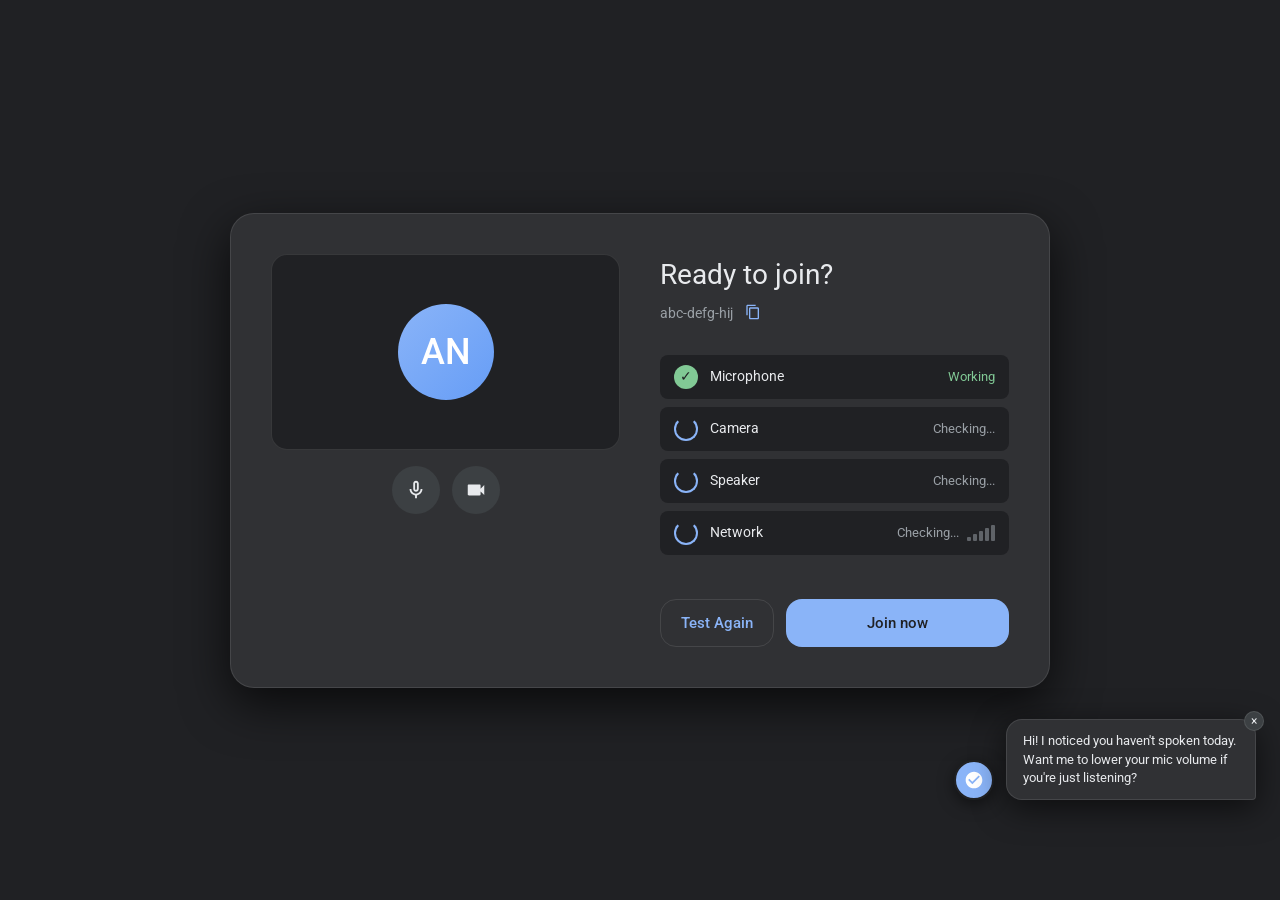
==== index.html @ 0993a013 "Initial commit: push project" ====
<!DOCTYPE html>
<html lang="en">
<head>
    <meta charset="UTF-8">
    <meta name="viewport" content="width=device-width, initial-scale=1.0">
    <title>Google Meet Redesign — HCI Interactive Prototype</title>
    <meta name="description" content="Interactive HCI prototype of Google Meet redesign demonstrating Shneiderman's rules, Nielsen heuristics, Fitts's Law, and more.">
    <link rel="stylesheet" href="styles.css">
    <link href="https://fonts.googleapis.com/css2?family=Google+Sans:wght@400;500;700&family=Roboto:wght@300;400;500&family=Roboto+Mono:wght@400;500&display=swap" rel="stylesheet">
</head>
<body>

<!-- ============================================================
     SCREEN 1: PRE-JOIN LOBBY
     HCI: Error Prevention (Nielsen #5), System Status (Nielsen #1),
           Mental Models, Closure, Tesler's Law (smart defaults)
     ============================================================ -->
<div class="pre-join-screen" id="preJoinScreen">
    <div class="pre-join-card">
        <!-- Camera Preview -->
        <div class="pre-join-preview">
            <div class="camera-preview-box" id="cameraPreview">
                <div class="avatar-large avatar-color-0" id="previewAvatar">AN</div>
            </div>
            <div class="preview-controls">
                <button class="preview-toggle-btn" id="previewMicBtn" title="Toggle microphone" aria-label="Toggle microphone">
                    <svg viewBox="0 0 24 24"><path d="M12 14c1.66 0 3-1.34 3-3V5c0-1.66-1.34-3-3-3S9 3.34 9 5v6c0 1.66 1.34 3 3 3zm-1-9c0-.55.45-1 1-1s1 .45 1 1v6c0 .55-.45 1-1 1s-1-.45-1-1V5z"/><path d="M17 11c0 2.76-2.24 5-5 5s-5-2.24-5-5H5c0 3.53 2.61 6.43 6 6.92V21h2v-3.08c3.39-.49 6-3.39 6-6.92h-2z"/></svg>
                </button>
                <button class="preview-toggle-btn" id="previewVideoBtn" title="Toggle camera" aria-label="Toggle camera">
                    <svg viewBox="0 0 24 24"><path d="M17 10.5V7c0-.55-.45-1-1-1H4c-.55 0-1 .45-1 1v10c0 .55.45 1 1 1h12c.55 0 1-.45 1-1v-3.5l4 4v-11l-4 4z"/></svg>
                </button>
            </div>
        </div>

        <!-- Meeting Info & System Check -->
        <div class="pre-join-info">
            <h1>Ready to join?</h1>
            <div class="pre-join-meeting-code">
                <span>abc-defg-hij</span>
                <button class="copy-btn" title="Copy meeting code" aria-label="Copy meeting code">
                    <svg width="16" height="16" viewBox="0 0 24 24" fill="currentColor"><path d="M16 1H4c-1.1 0-2 .9-2 2v14h2V3h12V1zm3 4H8c-1.1 0-2 .9-2 2v14c0 1.1.9 2 2 2h11c1.1 0 2-.9 2-2V7c0-1.1-.9-2-2-2zm0 16H8V7h11v14z"/></svg>
                </button>
            </div>

            <div class="system-check-list" id="systemCheckList">
                <div class="check-row" id="checkMic">
                    <div class="check-icon pending">—</div>
                    <span class="check-label">Microphone</span>
                    <span class="check-status">Waiting...</span>
                </div>
                <div class="check-row" id="checkCamera">
                    <div class="check-icon pending">—</div>
                    <span class="check-label">Camera</span>
                    <span class="check-status">Waiting...</span>
                </div>
                <div class="check-row" id="checkSpeaker">
                    <div class="check-icon pending">—</div>
                    <span class="check-label">Speaker</span>
                    <span class="check-status">Waiting...</span>
                </div>
                <div class="check-row" id="checkNetwork">
                    <div class="check-icon pending">—</div>
                    <span class="check-label">Network</span>
                    <div style="display:flex;align-items:center;gap:8px;">
                        <span class="check-status" id="networkSpeed">Checking...</span>
                        <div class="network-quality-bar" id="preNetworkBars">
                            <div class="bar"></div>
                            <div class="bar"></div>
                            <div class="bar"></div>
                            <div class="bar"></div>
                            <div class="bar"></div>
                        </div>
                    </div>
                </div>
            </div>

            <div class="pre-join-actions">
                <button class="btn-retest" id="retestBtn" onclick="runSystemCheck()">Test Again</button>
                <button class="btn-join" id="joinBtn" onclick="joinMeeting()">Join now</button>
            </div>
        </div>
    </div>
</div>

<!-- ============================================================
     SCREEN 2: MAIN MEETING INTERFACE
     HCI: Visibility (Norman), Gestalt Laws, Miller's Law, Fitts's Law,
           Shneiderman #1 (Consistency), #3 (Feedback), #8 (Reduce memory)
     ============================================================ -->
<div class="meeting-screen" id="meetingScreen">
    <!-- Header -->
    <header class="meeting-header" role="banner">
        <div class="header-left">
            <span class="meeting-title">HCI Class Discussion</span>
            <span class="meeting-timer" id="meetingTimer" aria-live="polite">00:00</span>
        </div>
        <div class="header-center">
            <div class="recording-badge" id="recordingBadge" role="status" aria-label="Recording status">
                <div class="recording-dot"></div>
                <span>Recording</span>
            </div>
        </div>
        <div class="header-right">
            <!-- Network Quality Indicator - HCI: System Status (Nielsen #1), Robustness -->
            <div class="network-indicator good" id="networkIndicator" title="Network quality" onclick="toggleNetworkDetails()">
                <div class="network-quality-bar" id="headerNetworkBars">
                    <div class="bar active"></div>
                    <div class="bar active"></div>
                    <div class="bar active"></div>
                    <div class="bar active"></div>
                    <div class="bar active"></div>
                </div>
                <span class="label" id="networkLabel">Good</span>
            </div>
            <!-- Captions toggle - HCI: Accessibility, Flexibility -->
            <button class="header-icon-btn" id="captionsBtn" title="Toggle captions (C)" aria-label="Toggle captions" onclick="toggleCaptions()">
                <svg viewBox="0 0 24 24"><path d="M19 4H5c-1.11 0-2 .9-2 2v12c0 1.1.89 2 2 2h14c1.1 0 2-.9 2-2V6c0-1.1-.9-2-2-2zm-8 7H9.5v-.5h-2v3h2V13H11v1c0 .55-.45 1-1 1H7c-.55 0-1-.45-1-1v-4c0-.55.45-1 1-1h3c.55 0 1 .45 1 1v1zm7 0h-1.5v-.5h-2v3h2V13H18v1c0 .55-.45 1-1 1h-3c-.55 0-1-.45-1-1v-4c0-.55.45-1 1-1h3c.55 0 1 .45 1 1v1z"/></svg>
            </button>
            <!-- Settings - HCI: User Control (Nielsen #3), Flexibility -->
            <button class="header-icon-btn" id="settingsOpenBtn" title="Settings" aria-label="Open settings" onclick="openSettings()">
                <svg viewBox="0 0 24 24"><path d="M19.14 12.94c.04-.3.06-.61.06-.94 0-.32-.02-.64-.07-.94l2.03-1.58c.18-.14.23-.41.12-.61l-1.92-3.32c-.12-.22-.37-.29-.59-.22l-2.39.96c-.5-.38-1.03-.7-1.62-.94l-.36-2.54c-.04-.24-.24-.41-.48-.41h-3.84c-.24 0-.43.17-.47.41l-.36 2.54c-.59.24-1.13.57-1.62.94l-2.39-.96c-.22-.08-.47 0-.59.22L2.74 8.87c-.12.21-.08.47.12.61l2.03 1.58c-.05.3-.07.62-.07.94s.02.64.07.94l-2.03 1.58c-.18.14-.23.41-.12.61l1.92 3.32c.12.22.37.29.59.22l2.39-.96c.5.38 1.03.7 1.62.94l.36 2.54c.05.24.24.41.48.41h3.84c.24 0 .44-.17.47-.41l.36-2.54c.59-.24 1.13-.56 1.62-.94l2.39.96c.22.08.47 0 .59-.22l1.92-3.32c.12-.22.07-.47-.12-.61l-2.01-1.58zM12 15.6c-1.98 0-3.6-1.62-3.6-3.6s1.62-3.6 3.6-3.6 3.6 1.62 3.6 3.6-1.62 3.6-3.6 3.6z"/></svg>
            </button>
            <!-- Help - HCI: Help & Documentation (Nielsen #10) -->
            <button class="header-icon-btn" title="Help (Shift+?)" aria-label="Open help" onclick="openShortcuts()">
                <svg viewBox="0 0 24 24"><path d="M11 18h2v-2h-2v2zm1-16C6.48 2 2 6.48 2 12s4.48 10 10 10 10-4.48 10-10S17.52 2 12 2zm0 18c-4.41 0-8-3.59-8-8s3.59-8 8-8 8 3.59 8 8-3.59 8-8 8zm0-14c-2.21 0-4 1.79-4 4h2c0-1.1.9-2 2-2s2 .9 2 2c0 2-3 1.75-3 5h2c0-2.25 3-2.5 3-5 0-2.21-1.79-4-4-4z"/></svg>
            </button>
        </div>
    </header>

    <!-- Mute Banner - HCI: Feedback (Shneiderman #3), Visibility, Error Prevention -->
    <div class="mute-banner" id="muteBanner" role="alert" aria-live="assertive">
        <svg width="18" height="18" viewBox="0 0 24 24" fill="currentColor"><path d="M12 2C6.48 2 2 6.48 2 12s4.48 10 10 10 10-4.48 10-10S17.52 2 12 2zm-2 15l-5-5 1.41-1.41L10 14.17l7.59-7.59L19 8l-9 9z"/></svg>
        <span>You are muted</span>
        <span class="unmute-hint">Press <kbd>Space</kbd> to unmute</span>
    </div>

    <!-- Screen Share Banner - HCI: Feedback, System Status -->
    <div class="screen-share-banner" id="screenShareBanner">
        <svg width="18" height="18" viewBox="0 0 24 24" fill="currentColor"><path d="M20 18c1.1 0 2-.9 2-2V6c0-1.1-.9-2-2-2H4c-1.1 0-2 .9-2 2v10c0 1.1.9 2 2 2H0v2h24v-2h-4zM4 6h16v10H4V6z"/></svg>
        <span>You are presenting to everyone</span>
        <button class="stop-share-btn" onclick="toggleScreenShare()">Stop presenting</button>
    </div>

    <!-- Main Content Area -->
    <div class="meeting-content">
        <!-- View Toggle - HCI: Flexibility, User Control -->
        <div class="view-toggle" id="viewToggle">
            <button class="active" id="gridViewBtn" onclick="setView('grid')" title="Grid view">
                <svg viewBox="0 0 24 24"><path d="M3 3h8v8H3V3zm0 10h8v8H3v-8zm10-10h8v8h-8V3zm0 10h8v8h-8v-8z"/></svg>
                Grid
            </button>
            <button id="speakerViewBtn" onclick="setView('speaker')" title="Speaker view">
                <svg viewBox="0 0 24 24"><path d="M3 3h12v12H3V3zm14 0h4v4h-4V3zm0 6h4v4h-4V9zm0 6h4v4h-4v-4zM3 17h12v4H3v-4z"/></svg>
                Speaker
            </button>
        </div>

        <!-- Video Grid Area -->
        <div class="video-area" id="videoArea">
            <div class="video-grid grid-4" id="videoGrid">

                <!-- Tile: You (Local) -->
                <div class="video-tile" id="localTile" data-participant="you" aria-label="Your video">
                    <div class="tile-content">
                        <div class="avatar-circle avatar-color-0">AN</div>
                        <div class="screen-share-overlay" id="localShareOverlay">
                            <div class="share-content">
                                <svg viewBox="0 0 24 24"><path d="M20 18c1.1 0 2-.9 2-2V6c0-1.1-.9-2-2-2H4c-1.1 0-2 .9-2 2v10c0 1.1.9 2 2 2H0v2h24v-2h-4zM4 6h16v10H4V6z"/></svg>
                                <p>You are presenting</p>
                            </div>
                        </div>
                    </div>
                    <div class="tile-name">
                        <span class="mic-status" id="localMicIcon">
                            <svg viewBox="0 0 24 24"><path d="M12 14c1.66 0 3-1.34 3-3V5c0-1.66-1.34-3-3-3S9 3.34 9 5v6c0 1.66 1.34 3 3 3z"/><path d="M17 11c0 2.76-2.24 5-5 5s-5-2.24-5-5H5c0 3.53 2.61 6.43 6 6.92V21h2v-3.08c3.39-.49 6-3.39 6-6.92h-2z"/></svg>
                        </span>
                        <span>You</span>
                        <!-- Anti-Fatigue Collapse Button -->
                        <button id="btnCollapseSelf" onclick="toggleSelfView()" aria-label="Minimize self view" title="Hide Self View (Reduce Fatigue)">
                            <svg viewBox="0 0 24 24" fill="currentColor"><path d="M19 13H5v-2h14v2z"/></svg>
                        </button>
                    </div>
                    <div class="tile-hand-raised" id="localHandRaised">✋</div>
                    <div class="tile-pin" id="localPin">
                        <svg viewBox="0 0 24 24"><path d="M14 4v5c0 1.12.37 2.16 1 3H9c.65-.86 1-1.9 1-3V4h4m3-2H7c-.55 0-1 .45-1 1s.45 1 1 1h1v5c0 1.66-1.34 3-3 3v2h5.97v7l1 1 1-1v-7H19v-2c-1.66 0-3-1.34-3-3V4h1c.55 0 1-.45 1-1s-.45-1-1-1z"/></svg>
                    </div>
                    <div class="tile-actions">
                        <button class="tile-action-btn" title="Pin" onclick="togglePin('you')">
                            <svg viewBox="0 0 24 24"><path d="M14 4v5c0 1.12.37 2.16 1 3H9c.65-.86 1-1.9 1-3V4h4m3-2H7c-.55 0-1 .45-1 1s.45 1 1 1h1v5c0 1.66-1.34 3-3 3v2h5.97v7l1 1 1-1v-7H19v-2c-1.66 0-3-1.34-3-3V4h1c.55 0 1-.45 1-1s-.45-1-1-1z"/></svg>
                        </button>
                    </div>
                </div>

                <!-- Tile: Prof. Sivaselvan -->
                <div class="video-tile speaking" id="tile-prof" data-participant="prof" aria-label="Prof. Sivaselvan's video">
                    <div class="tile-content">
                        <div class="avatar-circle avatar-color-1">BS</div>
                    </div>
                    <div class="tile-name">
                        <span class="mic-status">
                            <svg viewBox="0 0 24 24"><path d="M12 14c1.66 0 3-1.34 3-3V5c0-1.66-1.34-3-3-3S9 3.34 9 5v6c0 1.66 1.34 3 3 3z"/><path d="M17 11c0 2.76-2.24 5-5 5s-5-2.24-5-5H5c0 3.53 2.61 6.43 6 6.92V21h2v-3.08c3.39-.49 6-3.39 6-6.92h-2z"/></svg>
                        </span>
                        <span>Prof. Sivaselvan</span>
                    </div>
                    <div class="tile-hand-raised">✋</div>
                    <div class="tile-pin">
                        <svg viewBox="0 0 24 24"><path d="M14 4v5c0 1.12.37 2.16 1 3H9c.65-.86 1-1.9 1-3V4h4m3-2H7c-.55 0-1 .45-1 1s.45 1 1 1h1v5c0 1.66-1.34 3-3 3v2h5.97v7l1 1 1-1v-7H19v-2c-1.66 0-3-1.34-3-3V4h1c.55 0 1-.45 1-1s-.45-1-1-1z"/></svg>
                    </div>
                    <div class="tile-actions">
                        <button class="tile-action-btn" title="Pin" onclick="togglePin('prof')">
                            <svg viewBox="0 0 24 24"><path d="M14 4v5c0 1.12.37 2.16 1 3H9c.65-.86 1-1.9 1-3V4h4m3-2H7c-.55 0-1 .45-1 1s.45 1 1 1h1v5c0 1.66-1.34 3-3 3v2h5.97v7l1 1 1-1v-7H19v-2c-1.66 0-3-1.34-3-3V4h1c.55 0 1-.45 1-1s-.45-1-1-1z"/></svg>
                        </button>
                    </div>
                </div>

                <!-- Tile: Rahul K -->
                <div class="video-tile" id="tile-rahul" data-participant="rahul" aria-label="Rahul K's video">
                    <div class="tile-content">
                        <div class="avatar-circle avatar-color-2">RK</div>
                    </div>
                    <div class="tile-name">
                        <span class="mic-status muted">
                            <svg viewBox="0 0 24 24"><path d="M19 11h-1.7c0 .74-.16 1.43-.43 2.05l1.23 1.23c.56-.98.9-2.09.9-3.28zm-4.02.17c0-.06.02-.11.02-.17V5c0-1.66-1.34-3-3-3S9 3.34 9 5v.18l5.98 5.99zM4.27 3L3 4.27l6.01 6.01V11c0 1.66 1.33 3 2.99 3 .22 0 .44-.03.65-.08l1.66 1.66c-.71.33-1.5.52-2.31.52-2.76 0-5.3-2.1-5.3-5.1H5c0 3.41 2.72 6.23 6 6.72V21h2v-3.28c.91-.13 1.77-.45 2.55-.9l4.17 4.18L21 19.73 4.27 3z"/></svg>
                        </span>
                        <span>Rahul K</span>
                    </div>
                    <div class="tile-hand-raised" id="rahulHand">✋</div>
                    <div class="tile-pin">
                        <svg viewBox="0 0 24 24"><path d="M14 4v5c0 1.12.37 2.16 1 3H9c.65-.86 1-1.9 1-3V4h4m3-2H7c-.55 0-1 .45-1 1s.45 1 1 1h1v5c0 1.66-1.34 3-3 3v2h5.97v7l1 1 1-1v-7H19v-2c-1.66 0-3-1.34-3-3V4h1c.55 0 1-.45 1-1s-.45-1-1-1z"/></svg>
                    </div>
                    <div class="tile-actions">
                        <button class="tile-action-btn" title="Pin" onclick="togglePin('rahul')">
                            <svg viewBox="0 0 24 24"><path d="M14 4v5c0 1.12.37 2.16 1 3H9c.65-.86 1-1.9 1-3V4h4m3-2H7c-.55 0-1 .45-1 1s.45 1 1 1h1v5c0 1.66-1.34 3-3 3v2h5.97v7l1 1 1-1v-7H19v-2c-1.66 0-3-1.34-3-3V4h1c.55 0 1-.45 1-1s-.45-1-1-1z"/></svg>
                        </button>
                    </div>
                </div>

                <!-- Tile: Priya S -->
                <div class="video-tile" id="tile-priya" data-participant="priya" aria-label="Priya S's video">
                    <div class="tile-content">
                        <div class="avatar-circle avatar-color-3">PS</div>
                    </div>
                    <div class="tile-name">
                        <span class="mic-status">
                            <svg viewBox="0 0 24 24"><path d="M12 14c1.66 0 3-1.34 3-3V5c0-1.66-1.34-3-3-3S9 3.34 9 5v6c0 1.66 1.34 3 3 3z"/><path d="M17 11c0 2.76-2.24 5-5 5s-5-2.24-5-5H5c0 3.53 2.61 6.43 6 6.92V21h2v-3.08c3.39-.49 6-3.39 6-6.92h-2z"/></svg>
                        </span>
                        <span>Priya S</span>
                    </div>
                    <div class="tile-hand-raised">✋</div>
                    <div class="tile-pin">
                        <svg viewBox="0 0 24 24"><path d="M14 4v5c0 1.12.37 2.16 1 3H9c.65-.86 1-1.9 1-3V4h4m3-2H7c-.55 0-1 .45-1 1s.45 1 1 1h1v5c0 1.66-1.34 3-3 3v2h5.97v7l1 1 1-1v-7H19v-2c-1.66 0-3-1.34-3-3V4h1c.55 0 1-.45 1-1s-.45-1-1-1z"/></svg>
                    </div>
                    <div class="tile-actions">
                        <button class="tile-action-btn" title="Pin" onclick="togglePin('priya')">
                            <svg viewBox="0 0 24 24"><path d="M14 4v5c0 1.12.37 2.16 1 3H9c.65-.86 1-1.9 1-3V4h4m3-2H7c-.55 0-1 .45-1 1s.45 1 1 1h1v5c0 1.66-1.34 3-3 3v2h5.97v7l1 1 1-1v-7H19v-2c-1.66 0-3-1.34-3-3V4h1c.55 0 1-.45 1-1s-.45-1-1-1z"/></svg>
                        </button>
                    </div>
                </div>

            </div>
        </div>

        <!-- Side Panel (Chat / Participants) -->
        <!-- HCI: Recognition vs Recall (Nielsen #6), Consistency, Learnability -->
        <div class="side-panel" id="sidePanel">
            <!-- Chat Panel -->
            <div id="chatPanel" style="display:none;flex-direction:column;height:100%;">
                <div class="panel-header">
                    <h2>In-call messages</h2>
                    <button class="panel-close-btn" onclick="closePanel()" aria-label="Close chat">
                        <svg viewBox="0 0 24 24"><path d="M19 6.41L17.59 5 12 10.59 6.41 5 5 6.41 10.59 12 5 17.59 6.41 19 12 13.41 17.59 19 19 17.59 13.41 12z"/></svg>
                    </button>
                </div>
                <div class="chat-messages" id="chatMessages">
                    <!-- Pre-populated messages -->
                    <div class="chat-message">
                        <div class="msg-header">
                            <div class="msg-avatar avatar-color-1">BS</div>
                            <span class="msg-name">Prof. Sivaselvan</span>
                            <span class="msg-time">2:30 PM</span>
                        </div>
                        <div class="msg-text">Welcome everyone. Today we'll discuss HCI design principles.</div>
                    </div>
                    <div class="chat-message">
                        <div class="msg-header">
                            <div class="msg-avatar avatar-color-2">RK</div>
                            <span class="msg-name">Rahul K</span>
                            <span class="msg-time">2:31 PM</span>
                        </div>
                        <div class="msg-text">Can you share the slides?</div>
                    </div>
                    <div class="chat-message">
                        <div class="msg-header">
                            <div class="msg-avatar avatar-color-1">BS</div>
                            <span class="msg-name">Prof. Sivaselvan</span>
                            <span class="msg-time">2:31 PM</span>
                        </div>
                        <div class="msg-text">Sure, let me share my screen now.</div>
                    </div>
                </div>
                <div class="chat-input-area">
                    <div class="chat-input-wrapper">
                        <input type="text" id="chatInput" placeholder="Send a message to everyone" aria-label="Chat message input" autocomplete="off">
                        <button class="chat-send-btn" onclick="sendChatMessage()" aria-label="Send message">
                            <svg viewBox="0 0 24 24"><path d="M2.01 21L23 12 2.01 3 2 10l15 2-15 2z"/></svg>
                        </button>
                    </div>
                </div>
            </div>

            <!-- Participants Panel -->
            <!-- HCI: Information Architecture, Hick's Law, Robustness -->
            <div id="participantsPanel" style="display:none;flex-direction:column;height:100%;">
                <div class="panel-header">
                    <h2>People (<span id="participantCount">4</span>)</h2>
                    <button class="panel-close-btn" onclick="closePanel()" aria-label="Close participants">
                        <svg viewBox="0 0 24 24"><path d="M19 6.41L17.59 5 12 10.59 6.41 5 5 6.41 10.59 12 5 17.59 6.41 19 12 13.41 17.59 19 19 17.59 13.41 12z"/></svg>
                    </button>
                </div>
                <div class="participants-count">In this call</div>
                <div class="participants-list" id="participantsList">
                    <div class="participant-row">
                        <div class="p-avatar avatar-color-0">AN</div>
                        <div class="p-info">
                            <div class="p-name">You (Anjani Nithin)</div>
                            <div class="p-role">Participant</div>
                        </div>
                        <div class="p-status">
                            <div class="status-icon" id="pListLocalMic">
                                <svg viewBox="0 0 24 24"><path d="M12 14c1.66 0 3-1.34 3-3V5c0-1.66-1.34-3-3-3S9 3.34 9 5v6c0 1.66 1.34 3 3 3z"/><path d="M17 11c0 2.76-2.24 5-5 5s-5-2.24-5-5H5c0 3.53 2.61 6.43 6 6.92V21h2v-3.08c3.39-.49 6-3.39 6-6.92h-2z"/></svg>
                            </div>
                            <div class="status-icon">
                                <svg viewBox="0 0 24 24"><path d="M17 10.5V7c0-.55-.45-1-1-1H4c-.55 0-1 .45-1 1v10c0 .55.45 1 1 1h12c.55 0 1-.45 1-1v-3.5l4 4v-11l-4 4z"/></svg>
                            </div>
                        </div>
                    </div>
                    <div class="participant-row">
                        <div class="p-avatar avatar-color-1">BS</div>
                        <div class="p-info">
                            <div class="p-name">Prof. Sivaselvan</div>
                            <div class="p-role">Host</div>
                        </div>
                        <div class="p-status">
                            <div class="status-icon">
                                <svg viewBox="0 0 24 24"><path d="M12 14c1.66 0 3-1.34 3-3V5c0-1.66-1.34-3-3-3S9 3.34 9 5v6c0 1.66 1.34 3 3 3z"/><path d="M17 11c0 2.76-2.24 5-5 5s-5-2.24-5-5H5c0 3.53 2.61 6.43 6 6.92V21h2v-3.08c3.39-.49 6-3.39 6-6.92h-2z"/></svg>
                            </div>
                            <div class="status-icon">
                                <svg viewBox="0 0 24 24"><path d="M17 10.5V7c0-.55-.45-1-1-1H4c-.55 0-1 .45-1 1v10c0 .55.45 1 1 1h12c.55 0 1-.45 1-1v-3.5l4 4v-11l-4 4z"/></svg>
                            </div>
                        </div>
                    </div>
                    <div class="participant-row">
                        <div class="p-avatar avatar-color-2">RK</div>
                        <div class="p-info">
                            <div class="p-name">Rahul K</div>
                            <div class="p-role">Participant</div>
                        </div>
                        <div class="p-status">
                            <div class="status-icon muted">
                                <svg viewBox="0 0 24 24"><path d="M19 11h-1.7c0 .74-.16 1.43-.43 2.05l1.23 1.23c.56-.98.9-2.09.9-3.28zm-4.02.17c0-.06.02-.11.02-.17V5c0-1.66-1.34-3-3-3S9 3.34 9 5v.18l5.98 5.99zM4.27 3L3 4.27l6.01 6.01V11c0 1.66 1.33 3 2.99 3 .22 0 .44-.03.65-.08l1.66 1.66c-.71.33-1.5.52-2.31.52-2.76 0-5.3-2.1-5.3-5.1H5c0 3.41 2.72 6.23 6 6.72V21h2v-3.28c.91-.13 1.77-.45 2.55-.9l4.17 4.18L21 19.73 4.27 3z"/></svg>
                            </div>
                            <div class="status-icon">
                                <svg viewBox="0 0 24 24"><path d="M17 10.5V7c0-.55-.45-1-1-1H4c-.55 0-1 .45-1 1v10c0 .55.45 1 1 1h12c.55 0 1-.45 1-1v-3.5l4 4v-11l-4 4z"/></svg>
                            </div>
                        </div>
                    </div>
                    <div class="participant-row">
                        <div class="p-avatar avatar-color-3">PS</div>
                        <div class="p-info">
                            <div class="p-name">Priya S</div>
                            <div class="p-role">Participant</div>
                        </div>
                        <div class="p-status">
                            <div class="status-icon">
                                <svg viewBox="0 0 24 24"><path d="M12 14c1.66 0 3-1.34 3-3V5c0-1.66-1.34-3-3-3S9 3.34 9 5v6c0 1.66 1.34 3 3 3z"/><path d="M17 11c0 2.76-2.24 5-5 5s-5-2.24-5-5H5c0 3.53 2.61 6.43 6 6.92V21h2v-3.08c3.39-.49 6-3.39 6-6.92h-2z"/></svg>
                            </div>
                            <div class="status-icon">
                                <svg viewBox="0 0 24 24"><path d="M17 10.5V7c0-.55-.45-1-1-1H4c-.55 0-1 .45-1 1v10c0 .55.45 1 1 1h12c.55 0 1-.45 1-1v-3.5l4 4v-11l-4 4z"/></svg>
                            </div>
                        </div>
                    </div>
                </div>
            </div>

            <!-- Notes Panel -->
            <!-- HCI: External Memory Aid (Miller's Law), Closure, Flexibility -->
            <div id="notesPanelInner" style="display:none;flex-direction:column;height:100%;">
                <div class="panel-header">
                    <h2>Meeting Notes</h2>
                    <button class="panel-close-btn" onclick="closePanel()" aria-label="Close notes">
                        <svg viewBox="0 0 24 24"><path d="M19 6.41L17.59 5 12 10.59 6.41 5 5 6.41 10.59 12 5 17.59 6.41 19 12 13.41 17.59 19 19 17.59 13.41 12z"/></svg>
                    </button>
                </div>
                <div class="notes-toolbar">
                    <button class="notes-tool-btn" onclick="formatNote('bold')" title="Bold"><b>B</b></button>
                    <button class="notes-tool-btn" onclick="formatNote('italic')" title="Italic"><i>I</i></button>
                    <button class="notes-tool-btn" onclick="formatNote('bullet')" title="Bullet list">•</button>
                    <div class="notes-autosave">
                        <span class="autosave-dot"></span>
                        <span>Auto-saved</span>
                    </div>
                </div>
                <div class="notes-content" id="notesContent" contenteditable="true" aria-label="Meeting notes editor">
                    <p><strong>HCI Class Discussion</strong></p>
                    <p>📅 Meeting Notes — Auto-saved</p>
                    <p><br></p>
                </div>
                <div class="notes-footer">
                    <button class="btn-export-notes" onclick="exportNotes()">📥 Export Notes</button>
                    <span class="notes-word-count" id="notesWordCount">0 words</span>
                </div>
            </div>
        </div>
    </div>

    <!-- ========================================================
         CONTROL BAR (Bottom)
         HCI: Shneiderman #8 (Reduce memory), Fitts's Law (large targets),
              Miller's Law (7±2), Gestalt Proximity, Primacy/Recency Effect,
              Hick's Law, Pareto 80/20, Color Coding (Visual Hierarchy)
         ======================================================== -->
    <div class="control-bar" role="toolbar" aria-label="Meeting controls">
        <div class="control-bar-inner">

            <!-- PRIMARY GROUP: Mute + Video (Primacy — most used, placed first) -->
            <!-- Fitts's Law: Larger buttons for frequent actions -->
            <button class="ctrl-btn primary mute-btn" id="muteBtn" onclick="toggleMute()" aria-label="Toggle microphone" title="Toggle microphone">
                <span class="shortcut-hint">Space</span>
                <span class="ctrl-icon" id="muteIcon">
                    <svg viewBox="0 0 24 24"><path d="M12 14c1.66 0 3-1.34 3-3V5c0-1.66-1.34-3-3-3S9 3.34 9 5v6c0 1.66 1.34 3 3 3z"/><path d="M17 11c0 2.76-2.24 5-5 5s-5-2.24-5-5H5c0 3.53 2.61 6.43 6 6.92V21h2v-3.08c3.39-.49 6-3.39 6-6.92h-2z"/></svg>
                </span>
                <span class="ctrl-label" id="muteLabel">Mic</span>
            </button>

            <button class="ctrl-btn primary video-btn" id="videoBtn" onclick="toggleVideo()" aria-label="Toggle camera" title="Toggle camera">
                <span class="shortcut-hint">Ctrl+E</span>
                <span class="ctrl-icon" id="videoIcon">
                    <svg viewBox="0 0 24 24"><path d="M17 10.5V7c0-.55-.45-1-1-1H4c-.55 0-1 .45-1 1v10c0 .55.45 1 1 1h12c.55 0 1-.45 1-1v-3.5l4 4v-11l-4 4z"/></svg>
                </span>
                <span class="ctrl-label" id="videoLabel">Camera</span>
            </button>

            <div class="control-divider"></div>

            <!-- COLLABORATIVE GROUP: Share Screen (Green = collaborative) -->
            <button class="ctrl-btn share-btn" id="shareBtn" onclick="toggleScreenShare()" aria-label="Share screen" title="Share screen">
                <span class="shortcut-hint">Ctrl+D</span>
                <span class="ctrl-icon">
                    <svg viewBox="0 0 24 24"><path d="M20 18c1.1 0 2-.9 2-2V6c0-1.1-.9-2-2-2H4c-1.1 0-2 .9-2 2v10c0 1.1.9 2 2 2H0v2h24v-2h-4zM4 6h16v10H4V6z"/></svg>
                </span>
                <span class="ctrl-label" id="shareLabel">Present</span>
            </button>

            <!-- Reactions (Emotional Design — Norman) -->
            <div style="position:relative;">
                <button class="ctrl-btn reactions-btn" id="reactionsBtn" onclick="toggleReactions()" aria-label="Reactions" title="Send a reaction">
                    <span class="ctrl-icon">
                        <svg viewBox="0 0 24 24"><path d="M11.99 2C6.47 2 2 6.48 2 12s4.47 10 9.99 10C17.52 22 22 17.52 22 12S17.52 2 11.99 2zM12 20c-4.42 0-8-3.58-8-8s3.58-8 8-8 8 3.58 8 8-3.58 8-8 8zm3.5-9c.83 0 1.5-.67 1.5-1.5S16.33 8 15.5 8 14 8.67 14 9.5s.67 1.5 1.5 1.5zm-7 0c.83 0 1.5-.67 1.5-1.5S9.33 8 8.5 8 7 8.67 7 9.5 7.67 11 8.5 11zm3.5 6.5c2.33 0 4.31-1.46 5.11-3.5H6.89c.8 2.04 2.78 3.5 5.11 3.5z"/></svg>
                    </span>
                    <span class="ctrl-label">React</span>
                </button>
                <!-- Reactions Popup Menu -->
                <div class="reactions-menu" id="reactionsMenu">
                    <button class="reaction-btn" onclick="sendReaction('👍')" title="Thumbs up">👍</button>
                    <button class="reaction-btn" onclick="sendReaction('❤️')" title="Heart">❤️</button>
                    <button class="reaction-btn" onclick="sendReaction('😂')" title="Joy">😂</button>
                    <button class="reaction-btn" onclick="sendReaction('😮')" title="Surprised">😮</button>
                    <button class="reaction-btn" onclick="sendReaction('👏')" title="Clap">👏</button>
                    <button class="reaction-btn" onclick="sendReaction('🎉')" title="Celebrate">🎉</button>
                </div>
            </div>

            <!-- Hand Raise -->
            <button class="ctrl-btn hand-btn" id="handBtn" onclick="toggleHandRaise()" aria-label="Raise hand" title="Raise hand">
                <span class="ctrl-icon">
                    <svg viewBox="0 0 24 24"><path d="M21 7c0-1.38-1.12-2.5-2.5-2.5-.17 0-.34.02-.5.05V4c0-1.38-1.12-2.5-2.5-2.5-.23 0-.46.03-.67.09C14.46.66 13.56 0 12.5 0c-1.23 0-2.25.89-2.46 2.06C9.87 2.02 9.69 2 9.5 2 8.12 2 7 3.12 7 4.5v5.89c-.34-.31-.76-.51-1.22-.51-.83 0-1.5.67-1.5 1.5 0 .21.05.41.13.6l3.14 7.83C8.16 21.48 9.85 23 12 23h5.5C19.98 23 22 20.99 22 18.5V9c0-1.11-.74-2.05-1.76-2.36C20.72 6.26 21 5.66 21 5v2zm-2 11.5c0 1.38-1.12 2.5-2.5 2.5H12c-1.06 0-2-.72-2.32-1.73l-3.07-7.63c-.01-.02-.01-.04-.01-.07 0-.08.03-.14.07-.19.04-.05.1-.08.17-.08.08 0 .16.04.22.11L9 13.42V4.5c0-.28.22-.5.5-.5s.5.22.5.5V10h2V2.5c0-.28.22-.5.5-.5s.5.22.5.5V10h2V4c0-.28.22-.5.5-.5s.5.22.5.5v6.5h2V5c0-.28.22-.5.5-.5s.5.22.5.5v4c0 .28.22.5.5.5s.5-.22.5-.5V7c0-.28.22-.5.5-.5s.5.22.5.5v11.5z"/></svg>
                </span>
                <span class="ctrl-label" id="handLabel">Raise</span>
            </button>

            <div class="control-divider"></div>

            <!-- SECONDARY GROUP: People, Chat, More (secondary actions) -->
            <!-- HCI: Gestalt Proximity – grouped together -->
            <button class="ctrl-btn" id="peopleBtn" onclick="togglePeople()" aria-label="Show participants" title="People">
                <span class="badge" id="peopleBadge">4</span>
                <span class="ctrl-icon">
                    <svg viewBox="0 0 24 24"><path d="M16 11c1.66 0 2.99-1.34 2.99-3S17.66 5 16 5c-1.66 0-3 1.34-3 3s1.34 3 3 3zm-8 0c1.66 0 2.99-1.34 2.99-3S9.66 5 8 5C6.34 5 5 6.34 5 8s1.34 3 3 3zm0 2c-2.33 0-7 1.17-7 3.5V19h14v-2.5c0-2.33-4.67-3.5-7-3.5zm8 0c-.29 0-.62.02-.97.05 1.16.84 1.97 1.97 1.97 3.45V19h6v-2.5c0-2.33-4.67-3.5-7-3.5z"/></svg>
                </span>
                <span class="ctrl-label">People</span>
            </button>

            <button class="ctrl-btn" id="chatBtn" onclick="toggleChat()" aria-label="Open chat" title="Chat">
                <span class="ctrl-icon">
                    <svg viewBox="0 0 24 24"><path d="M20 2H4c-1.1 0-1.99.9-1.99 2L2 22l4-4h14c1.1 0 2-.9 2-2V4c0-1.1-.9-2-2-2zm-2 12H6v-2h12v2zm0-3H6V9h12v2zm0-3H6V6h12v2z"/></svg>
                </span>
                <span class="ctrl-label">Chat</span>
            </button>

            <!-- Notes button -->
            <button class="ctrl-btn" id="notesBtn" onclick="toggleNotes()" aria-label="Meeting notes" title="Meeting notes">
                <span class="ctrl-icon">
                    <svg viewBox="0 0 24 24"><path d="M3 17.25V21h3.75L17.81 9.94l-3.75-3.75L3 17.25zM20.71 7.04c.39-.39.39-1.02 0-1.41l-2.34-2.34c-.39-.39-1.02-.39-1.41 0l-1.83 1.83 3.75 3.75 1.83-1.83z"/></svg>
                </span>
                <span class="ctrl-label">Notes</span>
            </button>

            <div style="position:relative;">
                <button class="ctrl-btn" id="moreBtn" onclick="toggleMoreMenu()" aria-label="More options" title="More options">
                    <span class="ctrl-icon">
                        <svg viewBox="0 0 24 24"><path d="M6 10c-1.1 0-2 .9-2 2s.9 2 2 2 2-.9 2-2-.9-2-2-2zm12 0c-1.1 0-2 .9-2 2s.9 2 2 2 2-.9 2-2-.9-2-2-2zm-6 0c-1.1 0-2 .9-2 2s.9 2 2 2 2-.9 2-2-.9-2-2-2z"/></svg>
                    </span>
                    <span class="ctrl-label">More</span>
                </button>
                <!-- More Options Dropdown Menu -->
                <div class="more-menu" id="moreMenu">
                    <button class="more-menu-item" onclick="toggleMore(); closeMoreMenu();">
                        <svg viewBox="0 0 24 24"><path d="M12 2C6.48 2 2 6.48 2 12s4.48 10 10 10 10-4.48 10-10S17.52 2 12 2zm-2 15l-5-5 1.41-1.41L10 14.17l7.59-7.59L19 8l-9 9z"/></svg>
                        <span>Toggle Recording</span>
                    </button>
                    <button class="more-menu-item" onclick="openBreakoutRooms(); closeMoreMenu();">
                        <svg viewBox="0 0 24 24"><path d="M14 2H6c-1.1 0-2 .9-2 2v16c0 1.1.9 2 2 2h12c1.1 0 2-.9 2-2V8l-6-6zM6 20V4h7v5h5v11H6z"/></svg>
                        <span>Breakout Rooms</span>
                    </button>
                    <button class="more-menu-item" onclick="openPoll(); closeMoreMenu();">
                        <svg viewBox="0 0 24 24"><path d="M19 3H5c-1.1 0-2 .9-2 2v14c0 1.1.9 2 2 2h14c1.1 0 2-.9 2-2V5c0-1.1-.9-2-2-2zM9 17H7v-7h2v7zm4 0h-2V7h2v10zm4 0h-2v-4h2v4z"/></svg>
                        <span>Launch Poll</span>
                    </button>
                    <button class="more-menu-item" onclick="openBgPicker(); closeMoreMenu();">
                        <svg viewBox="0 0 24 24"><path d="M21 19V5c0-1.1-.9-2-2-2H5c-1.1 0-2 .9-2 2v14c0 1.1.9 2 2 2h14c1.1 0 2-.9 2-2zM8.5 13.5l2.5 3.01L14.5 12l4.5 6H5l3.5-4.5z"/></svg>
                        <span>Virtual Background</span>
                    </button>
                    <button class="more-menu-item" onclick="toggleFocusMode(); closeMoreMenu();">
                        <svg viewBox="0 0 24 24"><path d="M12 4.5C7 4.5 2.73 7.61 1 12c1.73 4.39 6 7.5 11 7.5s9.27-3.11 11-7.5c-1.73-4.39-6-7.5-11-7.5zM12 17c-2.76 0-5-2.24-5-5s2.24-5 5-5 5 2.24 5 5-2.24 5-5 5zm0-8c-1.66 0-3 1.34-3 3s1.34 3 3 3 3-1.34 3-3-1.34-3-3-3z"/></svg>
                        <span>Focus Mode</span>
                    </button>
                    <!-- ACCESSIBILITY Section -->
                    <div class="menu-divider" style="height:1px; background:rgba(255,255,255,0.1); margin:4px 0;"></div>
                    <button class="more-menu-item" onclick="toggleMotorAssist(); closeMoreMenu();">
                        <svg viewBox="0 0 24 24"><path d="M11 2v4.26a6 6 0 0 0-4.06 2.37l-1.92-1.92a7.94 7.94 0 0 1 3.51-2.45V2h-3v2h8V2h-3zm-6.2 9.08L2.88 9.16a7.94 7.94 0 0 1 2.45-3.51l1.92 1.92a6 6 0 0 0-2.45 3.51zm9.4 0A6 6 0 0 0 11.75 7.6l1.92-1.93a7.95 7.95 0 0 1 2.45 3.52l-1.92 1.89zm-2.8 1.48v2.09c0 .76-.62 1.38-1.39 1.38s-1.38-.62-1.38-1.38v-2.09a3.02 3.02 0 0 1 2.77 0z"/></svg>
                        <span>Accessibility: Motor-Assist Tracker</span>
                    </button>
                    <button class="more-menu-item" onclick="toggleHighContrast(); closeMoreMenu();">
                        <svg viewBox="0 0 24 24"><path d="M12 2C6.48 2 2 6.48 2 12s4.48 10 10 10 10-4.48 10-10S17.52 2 12 2zm1 15h-2v-6h2v6zm0-8h-2V7h2v2z"/></svg>
                        <span>Accessibility: High-Contrast Mode</span>
                    </button>
                </div>
            </div>

            <div class="control-divider"></div>

            <!-- DESTRUCTIVE: Leave (Recency — placed last, red = danger) -->
            <!-- HCI: Error Prevention (Nielsen #5), Shneiderman #5, Color Coding -->
            <button class="ctrl-btn leave-btn" id="leaveBtn" onclick="attemptLeave()" aria-label="Leave meeting" title="Leave meeting">
                <span class="ctrl-icon">
                    <svg viewBox="0 0 24 24"><path d="M12 9c-1.6 0-3.15.25-4.6.72v3.1c0 .39-.23.74-.56.9-.98.49-1.87 1.12-2.66 1.85-.18.18-.43.28-.7.28-.28 0-.53-.11-.71-.29L.29 13.08c-.18-.17-.29-.42-.29-.7 0-.28.11-.53.29-.71C3.34 8.78 7.46 7 12 7s8.66 1.78 11.71 4.67c.18.18.29.43.29.71 0 .28-.11.53-.29.71l-2.48 2.48c-.18.18-.43.29-.71.29-.27 0-.52-.11-.7-.28-.79-.74-1.69-1.36-2.67-1.85-.33-.16-.56-.5-.56-.9v-3.1C15.15 9.25 13.6 9 12 9z"/></svg>
                </span>
                <span class="ctrl-label">Leave</span>
            </button>
        </div>
    </div>
</div>

<!-- ============================================================
     LEAVE CONFIRMATION MODAL
     HCI: Error Prevention (Nielsen #5), Shneiderman #4 (Closure),
           Shneiderman #5 (Error Prevention), Asimov's Laws (protect user)
     ============================================================ -->
<div class="modal-overlay leave-modal" id="leaveModal">
    <div class="modal-card">
        <div class="modal-card-body">
            <div class="leave-icon">
                <svg viewBox="0 0 24 24"><path d="M12 9c-1.6 0-3.15.25-4.6.72v3.1c0 .39-.23.74-.56.9-.98.49-1.87 1.12-2.66 1.85-.18.18-.43.28-.7.28-.28 0-.53-.11-.71-.29L.29 13.08c-.18-.17-.29-.42-.29-.7 0-.28.11-.53.29-.71C3.34 8.78 7.46 7 12 7s8.66 1.78 11.71 4.67c.18.18.29.43.29.71 0 .28-.11.53-.29.71l-2.48 2.48c-.18.18-.43.29-.71.29-.27 0-.52-.11-.7-.28-.79-.74-1.69-1.36-2.67-1.85-.33-.16-.56-.5-.56-.9v-3.1C15.15 9.25 13.6 9 12 9z"/></svg>
            </div>
            <h3>Leave meeting?</h3>
            <p>Are you sure you want to leave? You can rejoin anytime.</p>
            <div class="leave-actions">
                <!-- Primary: Stay (larger, blue) — Fitts's Law: safe option is bigger -->
                <button class="btn-stay" onclick="cancelLeave()">Stay in meeting</button>
                <!-- Secondary: Leave (smaller, outlined) -->
                <button class="btn-leave-confirm" onclick="confirmLeave()">Leave meeting</button>
            </div>
        </div>
    </div>
</div>

<!-- ============================================================
     SETTINGS MODAL
     HCI: User Control & Freedom (Nielsen #3), Flexibility,
           Tesler's Law (complexity managed via smart defaults)
     ============================================================ -->
<div class="modal-overlay settings-modal" id="settingsModal">
    <div class="modal-card">
        <div class="modal-card-header">
            <h2>Settings</h2>
            <button class="panel-close-btn" onclick="closeSettings()" aria-label="Close settings">
                <svg viewBox="0 0 24 24"><path d="M19 6.41L17.59 5 12 10.59 6.41 5 5 6.41 10.59 12 5 17.59 6.41 19 12 13.41 17.59 19 19 17.59 13.41 12z"/></svg>
            </button>
        </div>
        <div class="settings-layout">
            <div class="settings-nav">
                <button class="settings-nav-btn active" onclick="showSettingsTab(this,'audio')" data-tab="audio">
                    <svg viewBox="0 0 24 24"><path d="M12 14c1.66 0 3-1.34 3-3V5c0-1.66-1.34-3-3-3S9 3.34 9 5v6c0 1.66 1.34 3 3 3z"/><path d="M17 11c0 2.76-2.24 5-5 5s-5-2.24-5-5H5c0 3.53 2.61 6.43 6 6.92V21h2v-3.08c3.39-.49 6-3.39 6-6.92h-2z"/></svg>
                    Audio
                </button>
                <button class="settings-nav-btn" onclick="showSettingsTab(this,'video')" data-tab="video">
                    <svg viewBox="0 0 24 24"><path d="M17 10.5V7c0-.55-.45-1-1-1H4c-.55 0-1 .45-1 1v10c0 .55.45 1 1 1h12c.55 0 1-.45 1-1v-3.5l4 4v-11l-4 4z"/></svg>
                    Video
                </button>
                <button class="settings-nav-btn" onclick="showSettingsTab(this,'general')" data-tab="general">
                    <svg viewBox="0 0 24 24"><path d="M19.14 12.94c.04-.3.06-.61.06-.94 0-.32-.02-.64-.07-.94l2.03-1.58c.18-.14.23-.41.12-.61l-1.92-3.32c-.12-.22-.37-.29-.59-.22l-2.39.96c-.5-.38-1.03-.7-1.62-.94l-.36-2.54c-.04-.24-.24-.41-.48-.41h-3.84c-.24 0-.43.17-.47.41l-.36 2.54c-.59.24-1.13.57-1.62.94l-2.39-.96c-.22-.08-.47 0-.59.22L2.74 8.87c-.12.21-.08.47.12.61l2.03 1.58c-.05.3-.07.62-.07.94s.02.64.07.94l-2.03 1.58c-.18.14-.23.41-.12.61l1.92 3.32c.12.22.37.29.59.22l2.39-.96c.5.38 1.03.7 1.62.94l.36 2.54c.05.24.24.41.48.41h3.84c.24 0 .44-.17.47-.41l.36-2.54c.59-.24 1.13-.56 1.62-.94l2.39.96c.22.08.47 0 .59-.22l1.92-3.32c.12-.22.07-.47-.12-.61l-2.01-1.58zM12 15.6c-1.98 0-3.6-1.62-3.6-3.6s1.62-3.6 3.6-3.6 3.6 1.62 3.6 3.6-1.62 3.6-3.6 3.6z"/></svg>
                    General
                </button>
                <button class="settings-nav-btn" onclick="showSettingsTab(this,'accessibility')" data-tab="accessibility">
                    <svg viewBox="0 0 24 24"><path d="M20.5 6c-2.61.7-5.67 1-8.5 1s-5.89-.3-8.5-1L3 8c1.86.5 4 .83 6 1v13h2v-6h2v6h2V9c2-.17 4.14-.5 6-1l-.5-2zM12 6c1.1 0 2-.9 2-2s-.9-2-2-2-2 .9-2 2 .9 2 2 2z"/></svg>
                    Accessibility
                </button>
            </div>
            <div class="settings-panel-content" id="settingsContent">
                <!-- Audio Tab -->
                <div class="settings-tab-content" id="settingsAudio">
                    <h3>Audio</h3>
                    <div class="setting-group">
                        <label for="micSelect">Microphone</label>
                        <select id="micSelect">
                            <option>Default — Built-in Microphone</option>
                            <option>External USB Microphone</option>
                        </select>
                    </div>
                    <div class="setting-group">
                        <label for="speakerSelect">Speaker</label>
                        <select id="speakerSelect">
                            <option>Default — Built-in Speaker</option>
                            <option>External Speaker</option>
                        </select>
                    </div>
                    <div class="setting-toggle">
                        <div class="toggle-info">
                            <div class="toggle-label">Noise suppression</div>
                            <div class="toggle-desc">Automatically filter background noise</div>
                        </div>
                        <div class="toggle-switch on" onclick="this.classList.toggle('on')" role="switch" aria-checked="true" tabindex="0"></div>
                    </div>
                    <div class="setting-toggle">
                        <div class="toggle-info">
                            <div class="toggle-label">Auto-adjust microphone</div>
                            <div class="toggle-desc">Automatically adjust volume levels</div>
                        </div>
                        <div class="toggle-switch on" onclick="this.classList.toggle('on')" role="switch" aria-checked="true" tabindex="0"></div>
                    </div>
                </div>
                <!-- Video Tab -->
                <div class="settings-tab-content" id="settingsVideo" style="display:none;">
                    <h3>Video</h3>
                    <div class="setting-group">
                        <label for="cameraSelect">Camera</label>
                        <select id="cameraSelect">
                            <option>Default — FaceTime HD Camera</option>
                            <option>External Webcam</option>
                        </select>
                    </div>
                    <div class="setting-group">
                        <label for="resSelect">Send resolution</label>
                        <select id="resSelect">
                            <option>Auto (recommended)</option>
                            <option>720p</option>
                            <option>360p</option>
                        </select>
                    </div>
                    <div class="setting-toggle">
                        <div class="toggle-info">
                            <div class="toggle-label">Mirror my video</div>
                            <div class="toggle-desc">Preview is mirrored, others see non-mirrored</div>
                        </div>
                        <div class="toggle-switch on" onclick="this.classList.toggle('on')" role="switch" aria-checked="true" tabindex="0"></div>
                    </div>
                </div>
                <!-- General Tab -->
                <div class="settings-tab-content" id="settingsGeneral" style="display:none;">
                    <h3>General</h3>
                    <div class="setting-toggle">
                        <div class="toggle-info">
                            <div class="toggle-label">Show meeting timer</div>
                            <div class="toggle-desc">Display elapsed time in meeting</div>
                        </div>
                        <div class="toggle-switch on" onclick="this.classList.toggle('on')" role="switch" aria-checked="true" tabindex="0"></div>
                    </div>
                    <div class="setting-toggle">
                        <div class="toggle-info">
                            <div class="toggle-label">Show keyboard shortcut hints</div>
                            <div class="toggle-desc">Display shortcuts on hover</div>
                        </div>
                        <div class="toggle-switch on" onclick="this.classList.toggle('on')" role="switch" aria-checked="true" tabindex="0"></div>
                    </div>
                    <div class="setting-toggle">
                        <div class="toggle-info">
                            <div class="toggle-label">Onboarding tips</div>
                            <div class="toggle-desc">Show contextual learning tips</div>
                        </div>
                        <div class="toggle-switch on" onclick="this.classList.toggle('on')" role="switch" aria-checked="true" tabindex="0"></div>
                    </div>
                </div>
                <!-- Accessibility Tab -->
                <div class="settings-tab-content" id="settingsAccessibility" style="display:none;">
                    <h3>Accessibility</h3>
                    <div class="setting-toggle">
                        <div class="toggle-info">
                            <div class="toggle-label">High contrast mode</div>
                            <div class="toggle-desc">Increase border visibility for all elements</div>
                        </div>
                        <div class="toggle-switch" onclick="toggleHighContrast(this)" role="switch" aria-checked="false" tabindex="0"></div>
                    </div>
                    <div class="setting-toggle">
                        <div class="toggle-info">
                            <div class="toggle-label">Captions always on</div>
                            <div class="toggle-desc">Enable captions by default in every meeting</div>
                        </div>
                        <div class="toggle-switch" onclick="this.classList.toggle('on')" role="switch" aria-checked="false" tabindex="0"></div>
                    </div>
                    <div class="setting-toggle">
                        <div class="toggle-info">
                            <div class="toggle-label">Screen reader optimizations</div>
                            <div class="toggle-desc">Enhanced ARIA labels and announcements</div>
                        </div>
                        <div class="toggle-switch on" onclick="this.classList.toggle('on')" role="switch" aria-checked="true" tabindex="0"></div>
                    </div>
                </div>
            </div>
        </div>
    </div>
</div>

<!-- ============================================================
     KEYBOARD SHORTCUTS MODAL
     HCI: Shneiderman #2 (Shortcuts for frequent users),
           Nielsen #7 (Flexibility & Efficiency),
           Recognition vs Recall (Nielsen #6), Law of Learning
     ============================================================ -->
<div class="modal-overlay shortcuts-modal" id="shortcutsModal">
    <div class="modal-card">
        <div class="modal-card-header">
            <h2>Keyboard shortcuts</h2>
            <button class="panel-close-btn" onclick="closeShortcuts()" aria-label="Close shortcuts">
                <svg viewBox="0 0 24 24"><path d="M19 6.41L17.59 5 12 10.59 6.41 5 5 6.41 10.59 12 5 17.59 6.41 19 12 13.41 17.59 19 19 17.59 13.41 12z"/></svg>
            </button>
        </div>
        <div class="modal-card-body">
            <input type="text" class="shortcuts-search" id="shortcutSearch" placeholder="Search shortcuts..." aria-label="Search shortcuts">

            <div class="shortcut-group">
                <h4>Audio & Video</h4>
                <div class="shortcut-row"><span class="action">Toggle microphone</span><span class="keys"><kbd>Space</kbd></span></div>
                <div class="shortcut-row"><span class="action">Toggle camera</span><span class="keys"><kbd>Ctrl</kbd> + <kbd>E</kbd></span></div>
                <div class="shortcut-row"><span class="action">Toggle captions</span><span class="keys"><kbd>C</kbd></span></div>
            </div>

            <div class="shortcut-group">
                <h4>Screen Sharing</h4>
                <div class="shortcut-row"><span class="action">Present screen</span><span class="keys"><kbd>Ctrl</kbd> + <kbd>D</kbd></span></div>
            </div>

            <div class="shortcut-group">
                <h4>Interactions</h4>
                <div class="shortcut-row"><span class="action">Raise / Lower hand</span><span class="keys"><kbd>Ctrl</kbd> + <kbd>H</kbd></span></div>
                <div class="shortcut-row"><span class="action">Open chat</span><span class="keys"><kbd>Ctrl</kbd> + <kbd>Shift</kbd> + <kbd>C</kbd></span></div>
                <div class="shortcut-row"><span class="action">Open people</span><span class="keys"><kbd>Ctrl</kbd> + <kbd>Shift</kbd> + <kbd>P</kbd></span></div>
            </div>

            <div class="shortcut-group">
                <h4>General</h4>
                <div class="shortcut-row"><span class="action">Show keyboard shortcuts</span><span class="keys"><kbd>Shift</kbd> + <kbd>?</kbd></span></div>
                <div class="shortcut-row"><span class="action">Undo last action</span><span class="keys"><kbd>Ctrl</kbd> + <kbd>Z</kbd></span></div>
                <div class="shortcut-row"><span class="action">Toggle grid / speaker view</span><span class="keys"><kbd>Ctrl</kbd> + <kbd>G</kbd></span></div>
            </div>
        </div>
    </div>
</div>

<!-- ============================================================
     TOAST / SNACKBAR (Undo System)
     HCI: Shneiderman #6 (Easy Reversal), Nielsen #3 (User Control),
           Error Recovery, Psychological Safety
     ============================================================ -->
<div class="toast" id="toast" role="status" aria-live="polite">
    <span id="toastMessage">Action performed</span>
    <button class="toast-action" id="toastUndo" onclick="performUndo()">Undo</button>
    <span class="toast-timer" id="toastTimer"></span>
</div>

<!-- ============================================================
     ONBOARDING TOOLTIP (Progressive Disclosure / Learnability)
     HCI: Learnability, Progressive Disclosure, Law of Learning,
           Nielsen #10 (Help & Documentation)
     ============================================================ -->
<div class="onboarding-tooltip arrow-bottom" id="onboardingTooltip">
    <h4 id="tooltipTitle">Quick tip</h4>
    <p id="tooltipMessage">Content here</p>
    <div class="tooltip-footer">
        <span class="tooltip-progress" id="tooltipProgress">1 of 4</span>
        <div class="tooltip-actions">
            <button class="btn-skip" onclick="skipOnboarding()">Skip all</button>
            <button class="btn-next" id="tooltipNextBtn" onclick="nextOnboardingStep()">Next</button>
        </div>
    </div>
</div>

<!-- ============================================================
     CONTEXTUAL TIP (Bottom-right)
     HCI: Learnability, Power Law of Practice
     ============================================================ -->
<div class="context-tip" id="contextTip">
    <div class="tip-header">
        <span class="tip-bulb">💡</span>
        <h4 id="ctxTipTitle">Pro tip</h4>
    </div>
    <div class="tip-body" id="ctxTipBody">Tip content here.</div>
    <div class="tip-actions">
        <button class="btn-tip-primary" onclick="dismissContextTip()">Got it</button>
        <button class="btn-tip-dismiss" onclick="dismissContextTip()">Don't show again</button>
    </div>
</div>

<!-- ============================================================
     SCREEN 3: MEETING ENDED (Closure)
     HCI: Shneiderman #4 (Closure / Sequence Completion),
           Gestalt Closure, Feedback
     ============================================================ -->
<div class="meeting-ended-screen" id="meetingEndedScreen">
    <div class="end-icon">
        <svg viewBox="0 0 24 24"><path d="M12 9c-1.6 0-3.15.25-4.6.72v3.1c0 .39-.23.74-.56.9-.98.49-1.87 1.12-2.66 1.85-.18.18-.43.28-.7.28-.28 0-.53-.11-.71-.29L.29 13.08c-.18-.17-.29-.42-.29-.7 0-.28.11-.53.29-.71C3.34 8.78 7.46 7 12 7s8.66 1.78 11.71 4.67c.18.18.29.43.29.71 0 .28-.11.53-.29.71l-2.48 2.48c-.18.18-.43.29-.71.29-.27 0-.52-.11-.7-.28-.79-.74-1.69-1.36-2.67-1.85-.33-.16-.56-.5-.56-.9v-3.1C15.15 9.25 13.6 9 12 9z"/></svg>
    </div>
    <h2>You left the meeting</h2>
    <div class="end-details">
        <p>Meeting: HCI Class Discussion</p>
        <p>Duration: <span id="endDuration">00:00</span></p>
    </div>
    <div class="end-feedback">
        <p>How was your meeting experience?</p>
        <div class="rating-stars">
            <button class="star-btn" onclick="rateMeeting(1)">★</button>
            <button class="star-btn" onclick="rateMeeting(2)">★</button>
            <button class="star-btn" onclick="rateMeeting(3)">★</button>
            <button class="star-btn" onclick="rateMeeting(4)">★</button>
            <button class="star-btn" onclick="rateMeeting(5)">★</button>
        </div>
    </div>
    <div class="end-actions">
        <button class="btn-rejoin" onclick="rejoinMeeting()">Rejoin</button>
        <button class="btn-home" onclick="goHome()">Return to home</button>
    </div>
</div>

<!-- ============================================================
     COMMAND PALETTE (Ctrl+K)
     HCI: Nielsen #10 (Help & Documentation) / Expert Accelerator
     ============================================================ -->
<div class="modal-overlay" id="commandPaletteOverlay">
    <div class="command-palette" id="commandPalette" role="dialog" aria-modal="true" aria-label="Command Palette">
        <div class="cmd-header">
            <svg viewBox="0 0 24 24" fill="#9aa0a6"><path d="M15.5 14h-.79l-.28-.27C15.41 12.59 16 11.11 16 9.5 16 5.91 13.09 3 9.5 3S3 5.91 3 9.5 5.91 16 9.5 16c1.61 0 3.09-.59 4.23-1.57l.27.28v.79l5 4.99L20.49 19l-4.99-5zm-6 0C7.01 14 5 11.99 5 9.5S7.01 5 9.5 5 14 7.01 14 9.5 11.99 14 9.5 14z"/></svg>
            <input type="text" id="cmdInput" placeholder="Search commands, settings, or help... (e.g. 'mute')" autocomplete="off">
        </div>
        <ul class="cmd-results" id="cmdResults">
            <li class="cmd-item" onclick="executeCommand('mute')">Toggle Mute <span class="cmd-shortcut">Space</span></li>
            <li class="cmd-item" onclick="executeCommand('video')">Toggle Video <span class="cmd-shortcut">Ctrl+E</span></li>
            <li class="cmd-item" onclick="executeCommand('share')">Share Screen <span class="cmd-shortcut">Ctrl+D</span></li>
            <li class="cmd-item" onclick="executeCommand('help')">Open Help Center <span class="cmd-shortcut">?</span></li>
        </ul>
    </div>
</div>

<!-- PIP Self-Status (Anti-Fatigue Mode) -->
<div class="pip-self-status" id="pipSelfStatus">
    <span class="mic-status" id="pipMicIcon">🎙️</span>
    <span>You</span>
    <button class="pip-expand-btn" onclick="toggleSelfView()">Expand</button>
</div>

<!-- ============================================================
     BREAKOUT ROOMS PANEL
     HCI: Information Architecture, Direct Manipulation (Norman),
          Gestalt Grouping (Proximity/Similarity), Hick's Law,
          User Control & Freedom (Nielsen #3)
     ============================================================ -->
<div class="modal-overlay breakout-modal" id="breakoutModal">
    <div class="modal-card breakout-card">
        <div class="modal-card-header">
            <h2>Breakout Rooms</h2>
            <button class="panel-close-btn" onclick="closeBreakoutRooms()" aria-label="Close breakout rooms">
                <svg viewBox="0 0 24 24"><path d="M19 6.41L17.59 5 12 10.59 6.41 5 5 6.41 10.59 12 5 17.59 6.41 19 12 13.41 17.59 19 19 17.59 13.41 12z"/></svg>
            </button>
        </div>
        <div class="modal-card-body breakout-body">
            <!-- Quick setup - Hick's Law: pre-configured options reduce choices -->
            <div class="breakout-quick-setup">
                <label>Quick Setup</label>
                <div class="breakout-presets">
                    <button class="breakout-preset active" onclick="setBreakoutCount(2, this)">2 Rooms</button>
                    <button class="breakout-preset" onclick="setBreakoutCount(3, this)">3 Rooms</button>
                    <button class="breakout-preset" onclick="setBreakoutCount(4, this)">4 Rooms</button>
                </div>
            </div>
            <!-- Room cards - Gestalt: grouped by proximity -->
            <div class="breakout-rooms-list" id="breakoutRoomsList">
                <div class="breakout-room-card">
                    <div class="room-header">
                        <span class="room-name">🟢 Room 1</span>
                        <span class="room-count">2 participants</span>
                    </div>
                    <div class="room-participants">
                        <div class="room-participant"><div class="p-avatar avatar-color-0" style="width:28px;height:28px;font-size:11px;">AN</div><span>You</span></div>
                        <div class="room-participant"><div class="p-avatar avatar-color-1" style="width:28px;height:28px;font-size:11px;">BS</div><span>Prof. Sivaselvan</span></div>
                    </div>
                </div>
                <div class="breakout-room-card">
                    <div class="room-header">
                        <span class="room-name">🔵 Room 2</span>
                        <span class="room-count">2 participants</span>
                    </div>
                    <div class="room-participants">
                        <div class="room-participant"><div class="p-avatar avatar-color-2" style="width:28px;height:28px;font-size:11px;">RK</div><span>Rahul K</span></div>
                        <div class="room-participant"><div class="p-avatar avatar-color-3" style="width:28px;height:28px;font-size:11px;">PS</div><span>Priya S</span></div>
                    </div>
                </div>
            </div>
            <div class="breakout-timer-setting">
                <label>Room Duration</label>
                <div class="breakout-duration-btns">
                    <button class="duration-btn" onclick="setBreakoutDuration(5,this)">5 min</button>
                    <button class="duration-btn active" onclick="setBreakoutDuration(10,this)">10 min</button>
                    <button class="duration-btn" onclick="setBreakoutDuration(15,this)">15 min</button>
                    <button class="duration-btn" onclick="setBreakoutDuration(20,this)">20 min</button>
                </div>
            </div>
            <div class="breakout-actions">
                <button class="btn-breakout-start" onclick="startBreakoutRooms()">Open all rooms</button>
                <button class="btn-breakout-shuffle" onclick="shuffleBreakoutRooms()">🔀 Shuffle</button>
            </div>
        </div>
    </div>
</div>

<!-- ============================================================
     LIVE POLLS SYSTEM
     HCI: Progressive Disclosure, Feedback (Shneiderman #3),
          Recognition vs Recall (Nielsen #6), Emotional Design,
          Closure (Shneiderman #4 — poll lifecycle)
     ============================================================ -->
<div class="modal-overlay polls-modal" id="pollsModal">
    <div class="modal-card polls-card">
        <div class="modal-card-header">
            <h2>Live Poll</h2>
            <button class="panel-close-btn" onclick="closePoll()" aria-label="Close poll">
                <svg viewBox="0 0 24 24"><path d="M19 6.41L17.59 5 12 10.59 6.41 5 5 6.41 10.59 12 5 17.59 6.41 19 12 13.41 17.59 19 19 17.59 13.41 12z"/></svg>
            </button>
        </div>
        <div class="modal-card-body polls-body">
            <!-- Poll creation view -->
            <div id="pollCreateView">
                <div class="poll-question-input">
                    <label for="pollQuestion">Question</label>
                    <input type="text" id="pollQuestion" placeholder="e.g., Which HCI principle is most important?" value="Which HCI principle is most important?">
                </div>
                <div class="poll-options-list" id="pollOptionsList">
                    <div class="poll-option-input">
                        <span class="option-letter">A</span>
                        <input type="text" placeholder="Option A" value="Fitts's Law">
                    </div>
                    <div class="poll-option-input">
                        <span class="option-letter">B</span>
                        <input type="text" placeholder="Option B" value="Nielsen's Heuristics">
                    </div>
                    <div class="poll-option-input">
                        <span class="option-letter">C</span>
                        <input type="text" placeholder="Option C" value="Gestalt Principles">
                    </div>
                    <div class="poll-option-input">
                        <span class="option-letter">D</span>
                        <input type="text" placeholder="Option D" value="Shneiderman's Rules">
                    </div>
                </div>
                <button class="btn-launch-poll" onclick="launchPoll()">🚀 Launch Poll</button>
            </div>
            <!-- Poll results view (shown after voting) -->
            <div id="pollResultsView" style="display:none;">
                <h3 id="pollResultQuestion" class="poll-result-question"></h3>
                <div class="poll-results-bars" id="pollResultsBars"></div>
                <div class="poll-meta">
                    <span id="pollVoteCount">4 votes</span>
                    <span id="pollTimeLeft">Closed</span>
                </div>
                <button class="btn-close-poll" onclick="closePoll()">Close Poll</button>
            </div>
        </div>
    </div>
</div>

<!-- ============================================================
     VIRTUAL BACKGROUND SELECTOR
     HCI: Recognition vs Recall (visual thumbnails, not text list),
          Direct Manipulation, Affordance (Norman),
          Aesthetic-Usability Effect
     ============================================================ -->
<div class="modal-overlay bg-modal" id="bgModal">
    <div class="modal-card bg-card">
        <div class="modal-card-header">
            <h2>Virtual Background</h2>
            <button class="panel-close-btn" onclick="closeBgPicker()" aria-label="Close background picker">
                <svg viewBox="0 0 24 24"><path d="M19 6.41L17.59 5 12 10.59 6.41 5 5 6.41 10.59 12 5 17.59 6.41 19 12 13.41 17.59 19 19 17.59 13.41 12z"/></svg>
            </button>
        </div>
        <div class="modal-card-body bg-body">
            <div class="bg-category">
                <label>Effects</label>
                <div class="bg-effects-row">
                    <button class="bg-effect-btn active" onclick="setBgEffect('none', this)" title="No effect">
                        <div class="bg-preview bg-none">
                            <svg viewBox="0 0 24 24" fill="currentColor" width="24" height="24"><path d="M19 6.41L17.59 5 12 10.59 6.41 5 5 6.41 10.59 12 5 17.59 6.41 19 12 13.41 17.59 19 19 17.59 13.41 12z"/></svg>
                        </div>
                        <span>None</span>
                    </button>
                    <button class="bg-effect-btn" onclick="setBgEffect('blur-light', this)" title="Slight blur">
                        <div class="bg-preview bg-blur-light"></div>
                        <span>Slight blur</span>
                    </button>
                    <button class="bg-effect-btn" onclick="setBgEffect('blur-heavy', this)" title="Heavy blur">
                        <div class="bg-preview bg-blur-heavy"></div>
                        <span>Full blur</span>
                    </button>
                </div>
            </div>
            <div class="bg-category">
                <label>Backgrounds</label>
                <div class="bg-grid">
                    <button class="bg-tile" onclick="setBgVirtual('gradient-sunset', this)" title="Sunset">
                        <div class="bg-swatch" style="background: linear-gradient(135deg, #ff6b6b, #feca57, #ff9ff3);"></div>
                    </button>
                    <button class="bg-tile" onclick="setBgVirtual('gradient-ocean', this)" title="Ocean">
                        <div class="bg-swatch" style="background: linear-gradient(135deg, #0abde3, #48dbfb, #c7ecee);"></div>
                    </button>
                    <button class="bg-tile" onclick="setBgVirtual('gradient-forest', this)" title="Forest">
                        <div class="bg-swatch" style="background: linear-gradient(135deg, #2d6a4f, #52b788, #b7e4c7);"></div>
                    </button>
                    <button class="bg-tile" onclick="setBgVirtual('gradient-aurora', this)" title="Aurora">
                        <div class="bg-swatch" style="background: linear-gradient(135deg, #6c5ce7, #a29bfe, #dfe6e9);"></div>
                    </button>
                    <button class="bg-tile" onclick="setBgVirtual('gradient-warm', this)" title="Warm">
                        <div class="bg-swatch" style="background: linear-gradient(135deg, #fdcb6e, #e17055, #d63031);"></div>
                    </button>
                    <button class="bg-tile" onclick="setBgVirtual('solid-dark', this)" title="Dark">
                        <div class="bg-swatch" style="background: #2d3436;"></div>
                    </button>
                    <button class="bg-tile" onclick="setBgVirtual('solid-blue', this)" title="Blue">
                        <div class="bg-swatch" style="background: #0984e3;"></div>
                    </button>
                    <button class="bg-tile" onclick="setBgVirtual('solid-green', this)" title="Green">
                        <div class="bg-swatch" style="background: #00b894;"></div>
                    </button>
                </div>
            </div>
            <p class="bg-hint">💡 Background changes are visible to all participants.</p>
        </div>
    </div>
</div>

<!-- ============================================================
     MEETING NOTES / COLLABORATIVE NOTEPAD
     HCI: Shneiderman #4 (Closure — notes persist), 
          External Memory Aid (Miller's Law),
          Flexibility (Nielsen #7), Consistency
     ============================================================ -->
<div id="notesPanel" style="display:none;flex-direction:column;height:100%;">
    <div class="panel-header">
        <h2>Meeting Notes</h2>
        <button class="panel-close-btn" onclick="closePanel()" aria-label="Close notes">
            <svg viewBox="0 0 24 24"><path d="M19 6.41L17.59 5 12 10.59 6.41 5 5 6.41 10.59 12 5 17.59 6.41 19 12 13.41 17.59 19 19 17.59 13.41 12z"/></svg>
        </button>
    </div>
    <div class="notes-toolbar">
        <button class="notes-tool-btn" onclick="formatNote('bold')" title="Bold"><b>B</b></button>
        <button class="notes-tool-btn" onclick="formatNote('italic')" title="Italic"><i>I</i></button>
        <button class="notes-tool-btn" onclick="formatNote('bullet')" title="Bullet list">•</button>
        <div class="notes-autosave">
            <span class="autosave-dot"></span>
            <span>Auto-saved</span>
        </div>
    </div>
    <div class="notes-content" id="notesContent" contenteditable="true" aria-label="Meeting notes editor" placeholder="Start typing meeting notes...">
        <p><strong>HCI Class Discussion</strong></p>
        <p>📅 Meeting Notes — Auto-saved</p>
        <p><br></p>
    </div>
    <div class="notes-footer">
        <button class="btn-export-notes" onclick="exportNotes()">📥 Export Notes</button>
        <span class="notes-word-count" id="notesWordCount">0 words</span>
    </div>
</div>

<!-- ============================================================
     FOCUS MODE OVERLAY
     HCI: Attention Management, Signal-to-Noise Ratio,
          Selective Attention (Cognitive Psychology),
          User Control (Nielsen #3), Tesler's Law
     ============================================================ -->
<div class="focus-mode-indicator" id="focusModeIndicator">
    <div class="focus-dot"></div>
    <span>Focus Mode</span>
    <button class="focus-exit-btn" onclick="toggleFocusMode()">Exit</button>
</div>

<!-- ============================================================
     BREAK REMINDER
     HCI: Persuasive Design (Fogg's Model), User Welfare,
          Error Prevention (fatigue → errors), Nudge Theory,
          Ethical Design
     ============================================================ -->
<div class="break-reminder" id="breakReminder">
    <div class="break-reminder-content">
        <div class="break-icon-large">☕</div>
        <h3>Time for a break?</h3>
        <p>You've been in this meeting for <span id="breakDuration">45 minutes</span>. Taking short breaks improves focus and reduces fatigue.</p>
        <div class="break-actions">
            <button class="btn-break-dismiss" onclick="dismissBreakReminder()">I'm fine, thanks</button>
            <button class="btn-break-snooze" onclick="snoozeBreakReminder()">Remind in 15 min</button>
        </div>
        <div class="break-wellness-tip">
            <span>💡</span>
            <span id="wellnessTip">Try the 20-20-20 rule: Every 20 min, look at something 20 feet away for 20 seconds.</span>
        </div>
    </div>
</div>

<!-- ============================================================
     MEETING ASSISTANT (Liking & Reciprocity)
     HCI: Contextual help, Proactive assistance, Anthropomorphism
     Persuasion: Liking (friendly avatar), Reciprocity (helpful nudges)
     ============================================================ -->
<div class="meeting-assistant" id="meetingAssistant">
    <div class="assistant-avatar">
        <svg viewBox="0 0 24 24" fill="#fff" width="20" height="20"><path d="M12 2C6.48 2 2 6.48 2 12s4.48 10 10 10 10-4.48 10-10S17.52 2 12 2zm-2 15l-5-5 1.41-1.41L10 14.17l7.59-7.59L19 8l-9 9z"/></svg>
    </div>
    <div class="assistant-bubble" id="assistantBubble">
        Hi! I noticed you haven't spoken today. Want me to lower your mic volume if you're just listening?
    </div>
    <button class="assistant-close" onclick="closeAssistant()">×</button>
</div>

<!-- ============================================================
     BREATHING EXERCISE OVERLAY (Aesthetic-Usability & Stress Reduction)
     HCI: Calm Tech, Empathy, Cognitive load reduction
     ============================================================ -->
<div class="breathing-overlay" id="breathingOverlay" style="display:none;">
    <div class="breathing-circle">
        <div class="breathing-text" id="breathingText">Breathe In...</div>
    </div>
    <button class="btn-skip-breathe" onclick="stopBreathing()">Skip Exercise</button>
</div>

<!-- ============================================================
     PREMIUM TRIGGERS (Scarcity & Authority)
     HCI: Contextual upsell, Non-intrusive notification
     Persuasion: Scarcity ("Ends tomorrow"), Authority
     ============================================================ -->
<div class="premium-toast" id="premiumToast" style="display:none;">
    <div class="pt-icon">⚡</div>
    <div class="pt-content">
        <h4>Unlock AI Meeting Transcripts</h4>
        <p>Used by 10k+ educators. <strong>40% off ends tomorrow!</strong></p>
    </div>
    <button class="pt-close" onclick="document.getElementById('premiumToast').style.display='none'">×</button>
</div>

<!-- ============================================================
     POST-MEETING ENGAGEMENT SUMMARY (Commitment & Social Proof)
     HCI: Gamification, Positive reinforcement, Feedback loop
     Persuasion: Consistency (streaks), Social Proof (comparisons)
     ============================================================ -->
<div class="post-meeting-modal" id="postMeetingModal" style="display:none;">
    <div class="pm-card">
        <div class="pm-header">
            <h2>Meeting Summary</h2>
            <p>Great job! Here's how you contributed today.</p>
        </div>
        
        <div class="pm-stats">
            <div class="pm-stat-box">
                <span class="pm-value">14 min</span>
                <span class="pm-label">Speaking Time</span>
            </div>
            <div class="pm-stat-box highlight">
                <span class="pm-value">Top 15%</span>
                <span class="pm-label">Engagement Score</span>
            </div>
            <div class="pm-stat-box">
                <span class="pm-value" id="pmStreak">4 🔥</span>
                <span class="pm-label">Meeting Streak</span>
            </div>
        </div>

        <div class="pm-achievements">
            <h3>Achievements Unlocked</h3>
            <div class="badges-row">
                <div class="badge-item active" title="First to join">
                    <div class="badge-icon">🥇</div>
                    <span>Early Bird</span>
                </div>
                <div class="badge-item active" title="Used the meeting notes">
                    <div class="badge-icon">📝</div>
                    <span>Scribe</span>
                </div>
                <div class="badge-item active" title="Stayed unmuted and active">
                    <div class="badge-icon">🎙️</div>
                    <span>Active Voice</span>
                </div>
                <div class="badge-item locked" title="Take a break during a long meeting">
                    <div class="badge-icon">☕</div>
                    <span>Zen Master</span>
                </div>
            </div>
        </div>

        <div class="pm-actions">
            <!-- Social proof: share achievement -->
            <button class="btn-share-stats">Share to Class Group</button>
            <button class="btn-primary" onclick="window.location.href='dashboard.html'">Back to Dashboard</button>
        </div>
    </div>
</div>

<script src="script.js"></script>
</body>
</html>
---- styles.css ----
/* ============================================================
   Google Meet Redesign — HCI Interactive Prototype
   Complete Dark Theme Design System (Material Design 3)
   ============================================================ */

/* --- CSS Custom Properties (Design Tokens) --- */
:root {
  /* Surface colors (Google Meet dark theme) */
  --bg-primary: #202124;
  --bg-secondary: #303134;
  --bg-tertiary: #3c4043;
  --bg-elevated: #3c4043;
  --bg-hover: rgba(255,255,255,0.08);
  --bg-active: rgba(255,255,255,0.12);

  /* Text */
  --text-primary: #e8eaed;
  --text-secondary: #9aa0a6;
  --text-tertiary: #5f6368;
  --text-on-color: #ffffff;

  /* Accent colors */
  --blue-primary: #8ab4f8;
  --blue-bg: rgba(138,180,248,0.15);
  --green-primary: #81c995;
  --green-bg: rgba(129,201,149,0.15);
  --red-primary: #f28b82;
  --red-bg: rgba(242,139,130,0.15);
  --red-solid: #ea4335;
  --yellow-primary: #fdd663;
  --yellow-bg: rgba(253,214,99,0.15);
  --orange-primary: #fcad70;

  /* Borders & dividers */
  --border-color: rgba(255,255,255,0.1);
  --divider: rgba(255,255,255,0.06);

  /* Shadows */
  --shadow-sm: 0 1px 3px rgba(0,0,0,0.4);
  --shadow-md: 0 4px 16px rgba(0,0,0,0.5);
  --shadow-lg: 0 8px 32px rgba(0,0,0,0.6);
  --shadow-xl: 0 16px 48px rgba(0,0,0,0.7);

  /* Radius */
  --radius-sm: 8px;
  --radius-md: 12px;
  --radius-lg: 16px;
  --radius-xl: 24px;
  --radius-full: 50%;

  /* Transitions */
  --transition-fast: 150ms cubic-bezier(0.4, 0, 0.2, 1);
  --transition-base: 250ms cubic-bezier(0.4, 0, 0.2, 1);
  --transition-slow: 350ms cubic-bezier(0.4, 0, 0.2, 1);
  --transition-panel: 300ms cubic-bezier(0.2, 0, 0, 1);

  /* Z-index layers */
  --z-base: 1;
  --z-panel: 100;
  --z-toast: 500;
  --z-modal: 1000;
  --z-tooltip: 1500;
  --z-overlay: 2000;
}

/* --- Reset & Base --- */
*, *::before, *::after {
  margin: 0;
  padding: 0;
  box-sizing: border-box;
}

html, body {
  height: 100%;
  overflow: hidden;
}

body {
  font-family: 'Google Sans', 'Roboto', -apple-system, BlinkMacSystemFont, 'Segoe UI', sans-serif;
  background: var(--bg-primary);
  color: var(--text-primary);
  line-height: 1.5;
  -webkit-font-smoothing: antialiased;
}

button {
  font-family: inherit;
  cursor: pointer;
  border: none;
  background: none;
  color: inherit;
}

input, select, textarea {
  font-family: inherit;
  color: inherit;
}

/* --- Utility --- */
.sr-only {
  position: absolute;
  width: 1px;
  height: 1px;
  padding: 0;
  margin: -1px;
  overflow: hidden;
  clip: rect(0,0,0,0);
  border: 0;
}

kbd {
  display: inline-block;
  background: var(--bg-tertiary);
  color: var(--text-secondary);
  padding: 2px 8px;
  border-radius: 4px;
  font-family: 'Roboto Mono', monospace;
  font-size: 12px;
  border: 1px solid var(--border-color);
  line-height: 1.6;
}

/* ============================================================
   SCREEN 1: PRE-JOIN LOBBY
   ============================================================ */
.pre-join-screen {
  height: 100vh;
  display: flex;
  align-items: center;
  justify-content: center;
  background: var(--bg-primary);
  padding: 24px;
}

.pre-join-card {
  background: var(--bg-secondary);
  border-radius: var(--radius-xl);
  padding: 40px;
  max-width: 820px;
  width: 100%;
  display: flex;
  gap: 40px;
  box-shadow: var(--shadow-xl);
  border: 1px solid var(--border-color);
}

.pre-join-preview {
  flex: 1;
  display: flex;
  flex-direction: column;
  gap: 16px;
}

.camera-preview-box {
  background: var(--bg-primary);
  border-radius: var(--radius-lg);
  aspect-ratio: 16/9;
  display: flex;
  align-items: center;
  justify-content: center;
  overflow: hidden;
  position: relative;
  border: 1px solid var(--border-color);
}

.camera-preview-box .avatar-large {
  width: 96px;
  height: 96px;
  border-radius: var(--radius-full);
  background: linear-gradient(135deg, #8ab4f8, #669df6);
  display: flex;
  align-items: center;
  justify-content: center;
  font-size: 36px;
  font-weight: 500;
  color: white;
}

.preview-controls {
  display: flex;
  justify-content: center;
  gap: 12px;
}

.preview-toggle-btn {
  width: 48px;
  height: 48px;
  border-radius: var(--radius-full);
  background: var(--bg-tertiary);
  display: flex;
  align-items: center;
  justify-content: center;
  transition: var(--transition-fast);
}

.preview-toggle-btn:hover {
  background: var(--bg-hover);
}

.preview-toggle-btn.off {
  background: var(--red-solid);
  color: white;
}

.preview-toggle-btn svg {
  width: 22px;
  height: 22px;
  fill: currentColor;
}

.pre-join-info {
  flex: 1;
  display: flex;
  flex-direction: column;
}

.pre-join-info h1 {
  font-size: 28px;
  font-weight: 400;
  margin-bottom: 4px;
  color: var(--text-primary);
}

.pre-join-meeting-code {
  font-size: 14px;
  color: var(--text-secondary);
  margin-bottom: 28px;
  display: flex;
  align-items: center;
  gap: 8px;
}

.pre-join-meeting-code .copy-btn {
  padding: 4px;
  border-radius: 4px;
  color: var(--blue-primary);
  transition: var(--transition-fast);
}

.pre-join-meeting-code .copy-btn:hover {
  background: var(--blue-bg);
}

/* System check list */
.system-check-list {
  display: flex;
  flex-direction: column;
  gap: 8px;
  margin-bottom: 24px;
}

.check-row {
  display: flex;
  align-items: center;
  gap: 12px;
  padding: 10px 14px;
  background: var(--bg-primary);
  border-radius: var(--radius-sm);
  transition: var(--transition-fast);
}

.check-row .check-icon {
  width: 24px;
  height: 24px;
  border-radius: var(--radius-full);
  display: flex;
  align-items: center;
  justify-content: center;
  font-size: 14px;
  flex-shrink: 0;
}

.check-row .check-icon.pending {
  border: 2px solid var(--text-tertiary);
  color: var(--text-tertiary);
}

.check-row .check-icon.checking {
  border: 2px solid var(--blue-primary);
  border-top-color: transparent;
  animation: spin 0.8s linear infinite;
}

.check-row .check-icon.success {
  background: var(--green-primary);
  color: #202124;
}

.check-row .check-icon.failed {
  background: var(--red-solid);
  color: white;
}

@keyframes spin {
  to { transform: rotate(360deg); }
}

.check-row .check-label {
  flex: 1;
  font-size: 14px;
  color: var(--text-primary);
}

.check-row .check-status {
  font-size: 13px;
  color: var(--text-secondary);
}

.check-row .check-status.good {
  color: var(--green-primary);
}

.check-row .check-status.poor {
  color: var(--red-primary);
}

/* Network quality bar in pre-join */
.network-quality-bar {
  display: flex;
  align-items: flex-end;
  gap: 2px;
  height: 16px;
}

.network-quality-bar .bar {
  width: 4px;
  border-radius: 1px;
  background: var(--text-tertiary);
  transition: var(--transition-fast);
}

.network-quality-bar .bar.active {
  background: var(--green-primary);
}

.network-quality-bar .bar.warn {
  background: var(--yellow-primary);
}

.network-quality-bar .bar.bad {
  background: var(--red-primary);
}

.network-quality-bar .bar:nth-child(1) { height: 4px; }
.network-quality-bar .bar:nth-child(2) { height: 7px; }
.network-quality-bar .bar:nth-child(3) { height: 10px; }
.network-quality-bar .bar:nth-child(4) { height: 13px; }
.network-quality-bar .bar:nth-child(5) { height: 16px; }

/* Pre-join buttons */
.pre-join-actions {
  display: flex;
  gap: 12px;
  margin-top: auto;
  padding-top: 20px;
}

.btn-join {
  flex: 1;
  padding: 14px 28px;
  background: var(--blue-primary);
  color: #202124;
  font-size: 15px;
  font-weight: 500;
  border-radius: var(--radius-lg);
  transition: var(--transition-fast);
}

.btn-join:hover {
  background: #aecbfa;
  box-shadow: 0 2px 8px rgba(138,180,248,0.3);
}

.btn-retest {
  padding: 14px 20px;
  background: transparent;
  color: var(--blue-primary);
  font-size: 15px;
  font-weight: 500;
  border-radius: var(--radius-lg);
  border: 1px solid var(--border-color);
  transition: var(--transition-fast);
}

.btn-retest:hover {
  background: var(--blue-bg);
}

/* ============================================================
   SCREEN 2: MAIN MEETING INTERFACE
   ============================================================ */
.meeting-screen {
  height: 100vh;
  display: none;
  flex-direction: column;
  background: var(--bg-primary);
}

.meeting-screen.active {
  display: flex;
}

/* --- Header --- */
.meeting-header {
  display: flex;
  align-items: center;
  justify-content: space-between;
  padding: 8px 16px;
  background: var(--bg-primary);
  border-bottom: 1px solid var(--divider);
  min-height: 56px;
  flex-shrink: 0;
}

.header-left {
  display: flex;
  align-items: center;
  gap: 12px;
}

.header-left .meeting-title {
  font-size: 16px;
  font-weight: 500;
  color: var(--text-primary);
}

.header-left .meeting-timer {
  font-size: 14px;
  color: var(--text-secondary);
  padding: 4px 12px;
  background: var(--bg-secondary);
  border-radius: var(--radius-xl);
  font-variant-numeric: tabular-nums;
}

.header-center {
  display: flex;
  align-items: center;
  gap: 8px;
}

.recording-badge {
  display: none;
  align-items: center;
  gap: 6px;
  padding: 4px 12px;
  background: var(--red-bg);
  border-radius: var(--radius-xl);
  font-size: 13px;
  color: var(--red-primary);
  font-weight: 500;
}

.recording-badge.active {
  display: flex;
}

.recording-dot {
  width: 8px;
  height: 8px;
  border-radius: var(--radius-full);
  background: var(--red-solid);
  animation: recordPulse 1.5s ease-in-out infinite;
}

@keyframes recordPulse {
  0%, 100% { opacity: 1; transform: scale(1); }
  50% { opacity: 0.5; transform: scale(0.85); }
}

.header-right {
  display: flex;
  align-items: center;
  gap: 8px;
}

/* Network indicator in header */
.network-indicator {
  display: flex;
  align-items: center;
  gap: 6px;
  padding: 6px 12px;
  background: var(--bg-secondary);
  border-radius: var(--radius-xl);
  cursor: pointer;
  transition: var(--transition-fast);
}

.network-indicator:hover {
  background: var(--bg-tertiary);
}

.network-indicator .label {
  font-size: 13px;
  color: var(--text-secondary);
}

.network-indicator.good .label { color: var(--green-primary); }
.network-indicator.fair .label { color: var(--yellow-primary); }
.network-indicator.poor .label { color: var(--red-primary); }

.header-icon-btn {
  width: 40px;
  height: 40px;
  border-radius: var(--radius-full);
  display: flex;
  align-items: center;
  justify-content: center;
  transition: var(--transition-fast);
  color: var(--text-secondary);
}

.header-icon-btn:hover {
  background: var(--bg-hover);
  color: var(--text-primary);
}

.header-icon-btn svg {
  width: 20px;
  height: 20px;
  fill: currentColor;
}

/* --- Mute Banner --- */
.mute-banner {
  display: none;
  align-items: center;
  justify-content: center;
  gap: 8px;
  padding: 10px 20px;
  background: var(--red-bg);
  border-bottom: 2px solid var(--red-solid);
  color: var(--red-primary);
  font-size: 14px;
  font-weight: 500;
  animation: slideDown 0.25s ease;
  flex-shrink: 0;
}

.mute-banner.visible {
  display: flex;
}

.mute-banner .unmute-hint {
  padding: 4px 12px;
  background: rgba(255,255,255,0.1);
  border-radius: 4px;
  font-size: 12px;
}

@keyframes slideDown {
  from { transform: translateY(-100%); opacity: 0; }
  to { transform: translateY(0); opacity: 1; }
}

/* --- Main Content Area --- */
.meeting-content {
  flex: 1;
  display: flex;
  overflow: hidden;
  position: relative;
}

/* --- Video Grid --- */
.video-area {
  flex: 1;
  display: flex;
  align-items: center;
  justify-content: center;
  padding: 16px;
  transition: var(--transition-panel);
}

.video-grid {
  display: grid;
  gap: 8px;
  width: 100%;
  height: 100%;
  max-height: 100%;
}

/* Grid layouts for different participant counts */
.video-grid.grid-1 { grid-template-columns: 1fr; max-width: 900px; margin: 0 auto; }
.video-grid.grid-2 { grid-template-columns: repeat(2, 1fr); max-width: 1100px; margin: 0 auto; }
.video-grid.grid-3 { grid-template-columns: repeat(3, 1fr); }
.video-grid.grid-4 { grid-template-columns: repeat(2, 1fr); grid-template-rows: repeat(2, 1fr); }
.video-grid.grid-5,
.video-grid.grid-6 { grid-template-columns: repeat(3, 1fr); grid-template-rows: repeat(2, 1fr); }

/* Speaker view */
.video-grid.speaker-view {
  grid-template-columns: 1fr 200px;
  grid-template-rows: 1fr;
  gap: 8px;
}

.video-grid.speaker-view .video-tile:first-child {
  grid-row: 1 / -1;
}

.video-grid.speaker-view .speaker-sidebar {
  display: flex;
  flex-direction: column;
  gap: 8px;
}

/* --- Video Tile --- */
.video-tile {
  position: relative;
  background: var(--bg-secondary);
  border-radius: var(--radius-md);
  overflow: hidden;
  display: flex;
  align-items: center;
  justify-content: center;
  min-height: 0;
  transition: var(--transition-fast);
  border: 2px solid transparent;
}

.video-tile:hover {
  border-color: rgba(255,255,255,0.1);
}

@keyframes activeSpeakerGlow {
  0% { box-shadow: 0 0 0 1px var(--blue-primary); }
  50% { box-shadow: 0 0 15px 4px var(--blue-primary); }
  100% { box-shadow: 0 0 0 1px var(--blue-primary); }
}

.video-tile.speaking {
  border-color: var(--blue-primary);
  animation: activeSpeakerGlow 2s infinite ease-in-out;
}

.video-tile.muted-tile {
  border-color: var(--red-solid);
}

.video-tile.hand-raised {
  border-color: var(--yellow-primary);
}

.video-tile.pinned {
  border-color: var(--blue-primary);
  grid-column: span 2;
  grid-row: span 2;
}

/* Screen share active overlay */
.video-tile.screen-sharing {
  border-color: var(--green-primary);
  box-shadow: 0 0 0 2px var(--green-primary);
}

.video-tile .tile-content {
  width: 100%;
  height: 100%;
  display: flex;
  align-items: center;
  justify-content: center;
  position: relative;
}

/* Avatar circle */
.video-tile .avatar-circle {
  width: 72px;
  height: 72px;
  border-radius: var(--radius-full);
  display: flex;
  align-items: center;
  justify-content: center;
  font-size: 28px;
  font-weight: 500;
  color: white;
}

/* Different avatar colors for each participant */
.avatar-color-0 { background: linear-gradient(135deg, #8ab4f8, #669df6); }
.avatar-color-1 { background: linear-gradient(135deg, #81c995, #5bb974); }
.avatar-color-2 { background: linear-gradient(135deg, #f28b82, #ee675c); }
.avatar-color-3 { background: linear-gradient(135deg, #fdd663, #f9c440); }
.avatar-color-4 { background: linear-gradient(135deg, #fcad70, #fa903e); }
.avatar-color-5 { background: linear-gradient(135deg, #c58af9, #a142f4); }

/* Tile overlays */
.tile-name {
  position: absolute;
  bottom: 8px;
  left: 8px;
  display: flex;
  align-items: center;
  gap: 6px;
  padding: 4px 10px;
  background: rgba(0,0,0,0.6);
  border-radius: var(--radius-sm);
  font-size: 13px;
  color: white;
  backdrop-filter: blur(4px);
}

.tile-name .mic-status {
  width: 16px;
  height: 16px;
  display: flex;
  align-items: center;
  justify-content: center;
}

.tile-name .mic-status svg {
  width: 14px;
  height: 14px;
  fill: currentColor;
}

.tile-name .mic-status.muted {
  color: var(--red-primary);
}

/* Hand raised indicator */
.tile-hand-raised {
  position: absolute;
  top: 8px;
  right: 8px;
  width: 32px;
  height: 32px;
  background: var(--yellow-primary);
  border-radius: var(--radius-full);
  display: none;
  align-items: center;
  justify-content: center;
  font-size: 18px;
  animation: handBounce 0.5s ease;
  box-shadow: var(--shadow-md);
}

.tile-hand-raised.visible {
  display: flex;
}

@keyframes handBounce {
  0% { transform: scale(0) rotate(-20deg); }
  50% { transform: scale(1.2) rotate(10deg); }
  100% { transform: scale(1) rotate(0deg); }
}

/* Pin indicator */
.tile-pin {
  position: absolute;
  top: 8px;
  left: 8px;
  width: 28px;
  height: 28px;
  background: rgba(0,0,0,0.5);
  border-radius: var(--radius-full);
  display: none;
  align-items: center;
  justify-content: center;
  backdrop-filter: blur(4px);
}

.tile-pin.visible {
  display: flex;
}

.tile-pin svg {
  width: 16px;
  height: 16px;
  fill: var(--text-primary);
}

/* Tile hover actions */
.tile-actions {
  position: absolute;
  top: 0;
  left: 0;
  right: 0;
  bottom: 0;
  background: rgba(0,0,0,0.4);
  display: flex;
  align-items: center;
  justify-content: center;
  gap: 8px;
  opacity: 0;
  transition: var(--transition-fast);
}

.video-tile:hover .tile-actions {
  opacity: 1;
}

.tile-action-btn {
  width: 36px;
  height: 36px;
  border-radius: var(--radius-full);
  background: rgba(255,255,255,0.15);
  display: flex;
  align-items: center;
  justify-content: center;
  transition: var(--transition-fast);
  backdrop-filter: blur(4px);
}

.tile-action-btn:hover {
  background: rgba(255,255,255,0.25);
}

.tile-action-btn svg {
  width: 18px;
  height: 18px;
  fill: white;
}

/* --- Screen Share Mode --- */
.screen-share-banner {
  display: none;
  align-items: center;
  justify-content: center;
  gap: 12px;
  padding: 8px 20px;
  background: var(--green-bg);
  border-bottom: 2px solid var(--green-primary);
  color: var(--green-primary);
  font-size: 14px;
  font-weight: 500;
  flex-shrink: 0;
}

.screen-share-banner.visible {
  display: flex;
}

.screen-share-banner .stop-share-btn {
  padding: 6px 16px;
  background: var(--green-primary);
  color: #202124;
  border-radius: var(--radius-sm);
  font-size: 13px;
  font-weight: 500;
  transition: var(--transition-fast);
}

.screen-share-banner .stop-share-btn:hover {
  background: #5bb974;
}

.screen-share-overlay {
  position: absolute;
  top: 0;
  left: 0;
  right: 0;
  bottom: 0;
  background: var(--bg-primary);
  display: none;
  align-items: center;
  justify-content: center;
  border-radius: var(--radius-md);
}

.screen-share-overlay.visible { display: flex; }

.screen-share-overlay .share-content {
  text-align: center;
  color: var(--text-secondary);
}

.screen-share-overlay .share-content svg {
  width: 64px;
  height: 64px;
  fill: var(--green-primary);
  margin-bottom: 12px;
}

.screen-share-overlay .share-content p {
  font-size: 16px;
}

/* --- Side Panel (Chat / Participants) --- */
.side-panel {
  width: 0;
  overflow: hidden;
  background: var(--bg-secondary);
  border-left: 1px solid var(--divider);
  display: flex;
  flex-direction: column;
  transition: var(--transition-panel);
  flex-shrink: 0;
}

.side-panel.open {
  width: 360px;
}

.panel-header {
  display: flex;
  align-items: center;
  justify-content: space-between;
  padding: 16px 20px;
  border-bottom: 1px solid var(--divider);
  flex-shrink: 0;
}

.panel-header h2 {
  font-size: 16px;
  font-weight: 500;
  color: var(--text-primary);
}

.panel-close-btn {
  width: 36px;
  height: 36px;
  border-radius: var(--radius-full);
  display: flex;
  align-items: center;
  justify-content: center;
  transition: var(--transition-fast);
  color: var(--text-secondary);
}

.panel-close-btn:hover {
  background: var(--bg-hover);
  color: var(--text-primary);
}

.panel-close-btn svg {
  width: 20px;
  height: 20px;
  fill: currentColor;
}

/* Chat Panel */
.chat-messages {
  flex: 1;
  overflow-y: auto;
  padding: 16px 20px;
  display: flex;
  flex-direction: column;
  gap: 16px;
}

.chat-messages::-webkit-scrollbar {
  width: 4px;
}

.chat-messages::-webkit-scrollbar-track {
  background: transparent;
}

.chat-messages::-webkit-scrollbar-thumb {
  background: var(--bg-tertiary);
  border-radius: 2px;
}

.chat-message {
  display: flex;
  flex-direction: column;
  gap: 4px;
}

.chat-message .msg-header {
  display: flex;
  align-items: center;
  gap: 8px;
}

.chat-message .msg-avatar {
  width: 28px;
  height: 28px;
  border-radius: var(--radius-full);
  display: flex;
  align-items: center;
  justify-content: center;
  font-size: 12px;
  font-weight: 500;
  color: white;
  flex-shrink: 0;
}

.chat-message .msg-name {
  font-size: 13px;
  font-weight: 500;
  color: var(--text-primary);
}

.chat-message .msg-time {
  font-size: 11px;
  color: var(--text-tertiary);
}

.chat-message .msg-text {
  font-size: 14px;
  color: var(--text-secondary);
  padding-left: 36px;
  line-height: 1.5;
}

.chat-message.self .msg-text {
  color: var(--blue-primary);
}

/* Chat input */
.chat-input-area {
  padding: 12px 16px;
  border-top: 1px solid var(--divider);
  flex-shrink: 0;
}

.chat-input-wrapper {
  display: flex;
  align-items: center;
  gap: 8px;
  background: var(--bg-primary);
  border-radius: var(--radius-lg);
  padding: 4px 4px 4px 16px;
  border: 1px solid var(--border-color);
  transition: var(--transition-fast);
}

.chat-input-wrapper:focus-within {
  border-color: var(--blue-primary);
}

.chat-input-wrapper input {
  flex: 1;
  border: none;
  background: none;
  font-size: 14px;
  outline: none;
  padding: 8px 0;
  color: var(--text-primary);
}

.chat-input-wrapper input::placeholder {
  color: var(--text-tertiary);
}

.chat-send-btn {
  width: 36px;
  height: 36px;
  border-radius: var(--radius-full);
  background: var(--blue-primary);
  display: flex;
  align-items: center;
  justify-content: center;
  transition: var(--transition-fast);
  flex-shrink: 0;
}

.chat-send-btn:hover {
  background: #aecbfa;
}

.chat-send-btn svg {
  width: 18px;
  height: 18px;
  fill: #202124;
}

/* Participants Panel */
.participants-list {
  flex: 1;
  overflow-y: auto;
  padding: 8px 0;
}

.participant-row {
  display: flex;
  align-items: center;
  gap: 12px;
  padding: 10px 20px;
  transition: var(--transition-fast);
}

.participant-row:hover {
  background: var(--bg-hover);
}

.participant-row .p-avatar {
  width: 36px;
  height: 36px;
  border-radius: var(--radius-full);
  display: flex;
  align-items: center;
  justify-content: center;
  font-size: 14px;
  font-weight: 500;
  color: white;
  flex-shrink: 0;
}

.participant-row .p-info {
  flex: 1;
  min-width: 0;
}

.participant-row .p-name {
  font-size: 14px;
  color: var(--text-primary);
  white-space: nowrap;
  overflow: hidden;
  text-overflow: ellipsis;
}

.participant-row .p-role {
  font-size: 12px;
  color: var(--text-secondary);
}

.participant-row .p-status {
  display: flex;
  align-items: center;
  gap: 8px;
}

.participant-row .p-status .status-icon {
  width: 20px;
  height: 20px;
  display: flex;
  align-items: center;
  justify-content: center;
}

.participant-row .p-status .status-icon svg {
  width: 18px;
  height: 18px;
  fill: var(--text-secondary);
}

.participant-row .p-status .status-icon.muted svg {
  fill: var(--red-primary);
}

.participants-count {
  padding: 8px 20px 4px;
  font-size: 12px;
  color: var(--text-secondary);
  text-transform: uppercase;
  letter-spacing: 0.5px;
}

/* ============================================================
   CONTROL BAR (Bottom)
   ============================================================ */
.control-bar {
  display: flex;
  align-items: center;
  justify-content: center;
  padding: 12px 16px;
  background: var(--bg-secondary);
  border-top: 1px solid var(--divider);
  flex-shrink: 0;
  position: relative;
}

.control-bar-inner {
  display: flex;
  align-items: center;
  justify-content: center;
  gap: 8px;
}

.control-divider {
  width: 1px;
  height: 28px;
  background: var(--border-color);
  margin: 0 4px;
}

/* Control Button Base */
.ctrl-btn {
  display: flex;
  flex-direction: column;
  align-items: center;
  gap: 4px;
  padding: 10px 14px;
  border-radius: var(--radius-md);
  transition: var(--transition-fast);
  position: relative;
  min-width: 56px;
}

.ctrl-btn:hover {
  background: var(--bg-hover);
}

.ctrl-btn .ctrl-icon {
  width: 24px;
  height: 24px;
  display: flex;
  align-items: center;
  justify-content: center;
}

.ctrl-btn .ctrl-icon svg {
  width: 22px;
  height: 22px;
  fill: currentColor;
}

.ctrl-btn .ctrl-label {
  font-size: 11px;
  color: var(--text-secondary);
  font-weight: 500;
  white-space: nowrap;
}

/* Primary buttons (larger) — Mute, Video */
.ctrl-btn.primary {
  min-width: 64px;
  padding: 12px 16px;
}

.ctrl-btn.primary .ctrl-icon svg {
  width: 24px;
  height: 24px;
}

/* Active / Toggled states */
.ctrl-btn.mute-btn {
  color: var(--text-primary);
}

.ctrl-btn.mute-btn.active {
  background: var(--red-solid);
  color: white;
}

.ctrl-btn.mute-btn.active:hover {
  background: #d93025;
}

.ctrl-btn.mute-btn.active .ctrl-label {
  color: rgba(255,255,255,0.9);
}

.ctrl-btn.video-btn {
  color: var(--text-primary);
}

.ctrl-btn.video-btn.active {
  background: var(--red-solid);
  color: white;
}

.ctrl-btn.video-btn.active:hover {
  background: #d93025;
}

.ctrl-btn.video-btn.active .ctrl-label {
  color: rgba(255,255,255,0.9);
}

/* Share button */
.ctrl-btn.share-btn {
  color: var(--text-primary);
}

.ctrl-btn.share-btn.active {
  background: var(--green-primary);
  color: #202124;
}

.ctrl-btn.share-btn.active:hover {
  background: #5bb974;
}

.ctrl-btn.share-btn.active .ctrl-label {
  color: rgba(0,0,0,0.7);
}

/* Reactions button */
.ctrl-btn.reactions-btn {
  color: var(--text-primary);
}

/* Hand raise button */
.ctrl-btn.hand-btn.active {
  background: var(--yellow-bg);
  color: var(--yellow-primary);
}

.ctrl-btn.hand-btn.active .ctrl-label {
  color: var(--yellow-primary);
}

/* People & Chat (shows badge) */
.ctrl-btn .badge {
  position: absolute;
  top: 4px;
  right: 8px;
  min-width: 18px;
  height: 18px;
  padding: 0 5px;
  background: var(--blue-primary);
  color: #202124;
  border-radius: 9px;
  font-size: 11px;
  font-weight: 600;
  display: flex;
  align-items: center;
  justify-content: center;
  line-height: 1;
}

/* Leave button — DESTRUCTIVE */
.ctrl-btn.leave-btn {
  background: var(--red-solid);
  color: white;
  min-width: 64px;
  padding: 12px 20px;
  margin-left: 8px;
}

.ctrl-btn.leave-btn:hover {
  background: #d93025;
  box-shadow: 0 2px 8px rgba(234,67,53,0.4);
}

.ctrl-btn.leave-btn .ctrl-label {
  color: rgba(255,255,255,0.9);
}

/* Keyboard shortcut hint on buttons */
.ctrl-btn .shortcut-hint {
  position: absolute;
  top: -28px;
  left: 50%;
  transform: translateX(-50%);
  background: var(--bg-primary);
  color: var(--text-secondary);
  padding: 3px 8px;
  border-radius: 4px;
  font-size: 11px;
  white-space: nowrap;
  opacity: 0;
  pointer-events: none;
  transition: var(--transition-fast);
  box-shadow: var(--shadow-md);
  border: 1px solid var(--border-color);
}

.ctrl-btn:hover .shortcut-hint {
  opacity: 1;
  top: -32px;
}

/* ============================================================
   REACTIONS
   ============================================================ */
.reactions-menu {
  position: absolute;
  bottom: 100%;
  left: 50%;
  transform: translateX(-50%);
  background: var(--bg-secondary);
  border-radius: var(--radius-xl);
  padding: 8px 12px;
  display: none;
  gap: 4px;
  box-shadow: var(--shadow-lg);
  border: 1px solid var(--border-color);
  margin-bottom: 8px;
}

.reactions-menu.visible {
  display: flex;
  animation: popUp 0.2s ease;
}

@keyframes popUp {
  from { transform: translateX(-50%) scale(0.9) translateY(8px); opacity: 0; }
  to { transform: translateX(-50%) scale(1) translateY(0); opacity: 1; }
}

.reaction-btn {
  width: 44px;
  height: 44px;
  border-radius: var(--radius-full);
  display: flex;
  align-items: center;
  justify-content: center;
  font-size: 24px;
  transition: var(--transition-fast);
}

.reaction-btn:hover {
  background: var(--bg-hover);
  transform: scale(1.2);
}

/* Floating reaction animation */
.floating-reaction {
  position: fixed;
  font-size: 32px;
  pointer-events: none;
  z-index: var(--z-toast);
  animation: floatUp 2.5s ease-out forwards;
}

@keyframes floatUp {
  0% { opacity: 1; transform: translateY(0) scale(1); }
  50% { opacity: 1; transform: translateY(-120px) scale(1.2); }
  100% { opacity: 0; transform: translateY(-240px) scale(0.8); }
}

/* ============================================================
   MODALS (Settings, Shortcuts, Leave Confirmation)
   ============================================================ */
.modal-overlay {
  position: fixed;
  top: 0;
  left: 0;
  right: 0;
  bottom: 0;
  background: rgba(0,0,0,0.6);
  display: none;
  align-items: center;
  justify-content: center;
  z-index: var(--z-modal);
  backdrop-filter: blur(4px);
}

.modal-overlay.visible {
  display: flex;
  animation: fadeIn 0.2s ease;
}

@keyframes fadeIn {
  from { opacity: 0; }
  to { opacity: 1; }
}

.modal-card {
  background: var(--bg-secondary);
  border-radius: var(--radius-lg);
  box-shadow: var(--shadow-xl);
  border: 1px solid var(--border-color);
  animation: modalSlideUp 0.25s ease;
  max-height: 85vh;
  overflow: hidden;
  display: flex;
  flex-direction: column;
}

@keyframes modalSlideUp {
  from { transform: translateY(16px); opacity: 0; }
  to { transform: translateY(0); opacity: 1; }
}

.modal-card-header {
  display: flex;
  align-items: center;
  justify-content: space-between;
  padding: 20px 24px;
  border-bottom: 1px solid var(--divider);
}

.modal-card-header h2 {
  font-size: 20px;
  font-weight: 500;
}

.modal-card-body {
  padding: 24px;
  overflow-y: auto;
}

.modal-card-footer {
  display: flex;
  justify-content: flex-end;
  gap: 12px;
  padding: 16px 24px;
  border-top: 1px solid var(--divider);
}

/* Leave Confirmation */
.leave-modal .modal-card {
  width: 400px;
  text-align: center;
}

.leave-modal .modal-card-body {
  padding: 32px;
}

.leave-modal .leave-icon {
  width: 64px;
  height: 64px;
  border-radius: var(--radius-full);
  background: var(--red-bg);
  display: flex;
  align-items: center;
  justify-content: center;
  margin: 0 auto 20px;
}

.leave-modal .leave-icon svg {
  width: 32px;
  height: 32px;
  fill: var(--red-primary);
}

.leave-modal h3 {
  font-size: 20px;
  font-weight: 500;
  margin-bottom: 8px;
}

.leave-modal p {
  font-size: 14px;
  color: var(--text-secondary);
  margin-bottom: 24px;
}

.leave-modal .leave-actions {
  display: flex;
  flex-direction: column;
  gap: 10px;
}

.btn-stay {
  padding: 14px 24px;
  background: var(--blue-primary);
  color: #202124;
  border-radius: var(--radius-sm);
  font-size: 15px;
  font-weight: 500;
  transition: var(--transition-fast);
}

.btn-stay:hover {
  background: #aecbfa;
}

.btn-leave-confirm {
  padding: 14px 24px;
  background: transparent;
  color: var(--red-primary);
  border-radius: var(--radius-sm);
  font-size: 15px;
  font-weight: 500;
  transition: var(--transition-fast);
  border: 1px solid var(--border-color);
}

.btn-leave-confirm:hover {
  background: var(--red-bg);
}

/* Settings Modal */
.settings-modal .modal-card {
  width: 700px;
  max-height: 80vh;
}

.settings-layout {
  display: flex;
  gap: 0;
  min-height: 400px;
}

.settings-nav {
  display: flex;
  flex-direction: column;
  gap: 2px;
  width: 180px;
  padding: 16px 8px;
  border-right: 1px solid var(--divider);
  flex-shrink: 0;
}

.settings-nav-btn {
  display: flex;
  align-items: center;
  gap: 10px;
  padding: 10px 14px;
  border-radius: var(--radius-sm);
  font-size: 14px;
  color: var(--text-secondary);
  transition: var(--transition-fast);
  text-align: left;
}

.settings-nav-btn:hover {
  background: var(--bg-hover);
  color: var(--text-primary);
}

.settings-nav-btn.active {
  background: var(--blue-bg);
  color: var(--blue-primary);
}

.settings-nav-btn svg {
  width: 20px;
  height: 20px;
  fill: currentColor;
  flex-shrink: 0;
}

.settings-panel-content {
  flex: 1;
  padding: 20px 24px;
  overflow-y: auto;
}

.settings-panel-content h3 {
  font-size: 18px;
  font-weight: 500;
  margin-bottom: 20px;
}

.setting-group {
  margin-bottom: 24px;
}

.setting-group label {
  display: block;
  font-size: 14px;
  font-weight: 500;
  margin-bottom: 8px;
  color: var(--text-primary);
}

.setting-group select {
  width: 100%;
  padding: 10px 14px;
  background: var(--bg-primary);
  border: 1px solid var(--border-color);
  border-radius: var(--radius-sm);
  font-size: 14px;
  color: var(--text-primary);
  outline: none;
  appearance: none;
  cursor: pointer;
}

.setting-group select:focus {
  border-color: var(--blue-primary);
}

.setting-toggle {
  display: flex;
  align-items: center;
  justify-content: space-between;
  padding: 12px 0;
  border-bottom: 1px solid var(--divider);
}

.setting-toggle .toggle-info .toggle-label {
  font-size: 14px;
  color: var(--text-primary);
}

.setting-toggle .toggle-info .toggle-desc {
  font-size: 12px;
  color: var(--text-secondary);
  margin-top: 2px;
}

/* Toggle switch */
.toggle-switch {
  width: 48px;
  height: 28px;
  background: var(--bg-tertiary);
  border-radius: 14px;
  position: relative;
  cursor: pointer;
  transition: var(--transition-fast);
  flex-shrink: 0;
}

.toggle-switch.on {
  background: var(--blue-primary);
}

.toggle-switch::after {
  content: '';
  position: absolute;
  top: 3px;
  left: 3px;
  width: 22px;
  height: 22px;
  background: white;
  border-radius: var(--radius-full);
  transition: var(--transition-fast);
  box-shadow: 0 1px 3px rgba(0,0,0,0.3);
}

.toggle-switch.on::after {
  left: 23px;
}

/* Keyboard Shortcuts Modal */
.shortcuts-modal .modal-card {
  width: 550px;
}

.shortcuts-search {
  width: 100%;
  padding: 10px 16px;
  background: var(--bg-primary);
  border: 1px solid var(--border-color);
  border-radius: var(--radius-sm);
  font-size: 14px;
  color: var(--text-primary);
  outline: none;
  margin-bottom: 20px;
}

.shortcuts-search:focus {
  border-color: var(--blue-primary);
}

.shortcuts-search::placeholder {
  color: var(--text-tertiary);
}

.shortcut-group {
  margin-bottom: 20px;
}

.shortcut-group h4 {
  font-size: 12px;
  font-weight: 500;
  color: var(--text-secondary);
  text-transform: uppercase;
  letter-spacing: 0.5px;
  margin-bottom: 8px;
}

.shortcut-row {
  display: flex;
  align-items: center;
  justify-content: space-between;
  padding: 10px 0;
  border-bottom: 1px solid var(--divider);
}

.shortcut-row .action {
  font-size: 14px;
  color: var(--text-primary);
}

.shortcut-row .keys {
  display: flex;
  align-items: center;
  gap: 4px;
}

/* ============================================================
   TOAST / SNACKBAR
   ============================================================ */
.toast {
  position: fixed;
  bottom: 96px;
  left: 50%;
  transform: translateX(-50%);
  background: var(--text-primary);
  color: var(--bg-primary);
  padding: 12px 20px;
  border-radius: var(--radius-sm);
  display: none;
  align-items: center;
  gap: 16px;
  box-shadow: var(--shadow-lg);
  z-index: var(--z-toast);
  font-size: 14px;
  max-width: 450px;
}

.toast.visible {
  display: flex;
  animation: toastIn 0.25s ease;
}

@keyframes toastIn {
  from { transform: translateX(-50%) translateY(12px); opacity: 0; }
  to { transform: translateX(-50%) translateY(0); opacity: 1; }
}

.toast .toast-action {
  padding: 6px 14px;
  background: transparent;
  color: var(--blue-primary);
  border-radius: 4px;
  font-size: 14px;
  font-weight: 500;
  white-space: nowrap;
  transition: var(--transition-fast);
}

.toast .toast-action:hover {
  background: rgba(138,180,248,0.1);
}

.toast .toast-timer {
  font-size: 12px;
  color: var(--text-tertiary);
}

.toast .toast-close {
  width: 24px;
  height: 24px;
  display: flex;
  align-items: center;
  justify-content: center;
  border-radius: var(--radius-full);
  color: var(--text-tertiary);
}

.toast .toast-close:hover {
  background: rgba(0,0,0,0.1);
}

/* ============================================================
   ONBOARDING TOOLTIPS (Learnability / Progressive Disclosure)
   ============================================================ */
.onboarding-tooltip {
  position: fixed;
  z-index: var(--z-tooltip);
  background: var(--blue-primary);
  color: #202124;
  padding: 16px 20px;
  border-radius: var(--radius-md);
  max-width: 280px;
  box-shadow: var(--shadow-lg);
  display: none;
}

.onboarding-tooltip.visible {
  display: block;
  animation: tooltipIn 0.3s ease;
}

@keyframes tooltipIn {
  from { transform: scale(0.95); opacity: 0; }
  to { transform: scale(1); opacity: 1; }
}

.onboarding-tooltip::before {
  content: '';
  position: absolute;
  width: 12px;
  height: 12px;
  background: var(--blue-primary);
  transform: rotate(45deg);
}

.onboarding-tooltip.arrow-bottom::before {
  bottom: -6px;
  left: 50%;
  margin-left: -6px;
}

.onboarding-tooltip.arrow-top::before {
  top: -6px;
  left: 50%;
  margin-left: -6px;
}

.onboarding-tooltip h4 {
  font-size: 15px;
  font-weight: 600;
  margin-bottom: 6px;
}

.onboarding-tooltip p {
  font-size: 13px;
  line-height: 1.5;
  margin-bottom: 14px;
  opacity: 0.9;
}

.onboarding-tooltip .tooltip-footer {
  display: flex;
  align-items: center;
  justify-content: space-between;
}

.onboarding-tooltip .tooltip-progress {
  font-size: 12px;
  opacity: 0.7;
}

.onboarding-tooltip .tooltip-actions {
  display: flex;
  gap: 8px;
}

.onboarding-tooltip .btn-skip {
  padding: 6px 12px;
  font-size: 13px;
  font-weight: 500;
  border-radius: 4px;
  opacity: 0.7;
  transition: var(--transition-fast);
}

.onboarding-tooltip .btn-skip:hover {
  opacity: 1;
  background: rgba(0,0,0,0.1);
}

.onboarding-tooltip .btn-next {
  padding: 6px 14px;
  font-size: 13px;
  font-weight: 500;
  background: rgba(0,0,0,0.2);
  border-radius: 4px;
  transition: var(--transition-fast);
}

.onboarding-tooltip .btn-next:hover {
  background: rgba(0,0,0,0.3);
}

/* ============================================================
   CONTEXTUAL TIP (Bottom-right popup)
   ============================================================ */
.context-tip {
  position: fixed;
  bottom: 100px;
  right: 20px;
  background: var(--bg-secondary);
  border-radius: var(--radius-md);
  padding: 16px 20px;
  max-width: 320px;
  box-shadow: var(--shadow-lg);
  border: 1px solid var(--border-color);
  display: none;
  z-index: var(--z-toast);
}

.context-tip.visible {
  display: block;
  animation: slideInRight 0.3s ease;
}

@keyframes slideInRight {
  from { transform: translateX(100%); opacity: 0; }
  to { transform: translateX(0); opacity: 1; }
}

.context-tip .tip-header {
  display: flex;
  align-items: center;
  gap: 10px;
  margin-bottom: 10px;
}

.context-tip .tip-header .tip-bulb {
  font-size: 20px;
}

.context-tip .tip-header h4 {
  font-size: 14px;
  font-weight: 500;
  color: var(--text-primary);
}

.context-tip .tip-body {
  font-size: 13px;
  color: var(--text-secondary);
  line-height: 1.5;
  margin-bottom: 14px;
}

.context-tip .tip-actions {
  display: flex;
  gap: 8px;
}

.context-tip .btn-tip-primary {
  padding: 6px 14px;
  background: var(--blue-primary);
  color: #202124;
  border-radius: var(--radius-sm);
  font-size: 13px;
  font-weight: 500;
}

.context-tip .btn-tip-dismiss {
  padding: 6px 14px;
  color: var(--text-secondary);
  font-size: 13px;
  font-weight: 500;
}

/* ============================================================
   MEETING ENDED SCREEN (Closure)
   ============================================================ */
.meeting-ended-screen {
  height: 100vh;
  display: none;
  flex-direction: column;
  align-items: center;
  justify-content: center;
  background: var(--bg-primary);
  text-align: center;
  gap: 24px;
}

.meeting-ended-screen.active {
  display: flex;
}

.meeting-ended-screen .end-icon {
  width: 80px;
  height: 80px;
  border-radius: var(--radius-full);
  background: var(--bg-secondary);
  display: flex;
  align-items: center;
  justify-content: center;
}

.meeting-ended-screen .end-icon svg {
  width: 40px;
  height: 40px;
  fill: var(--text-secondary);
}

.meeting-ended-screen h2 {
  font-size: 28px;
  font-weight: 400;
  color: var(--text-primary);
}

.meeting-ended-screen .end-details {
  font-size: 14px;
  color: var(--text-secondary);
  line-height: 1.6;
}

.meeting-ended-screen .end-actions {
  display: flex;
  gap: 12px;
  margin-top: 16px;
}

.btn-rejoin {
  padding: 12px 28px;
  background: var(--blue-primary);
  color: #202124;
  border-radius: var(--radius-lg);
  font-size: 15px;
  font-weight: 500;
  transition: var(--transition-fast);
}

.btn-rejoin:hover {
  background: #aecbfa;
}

.btn-home {
  padding: 12px 28px;
  border: 1px solid var(--border-color);
  color: var(--blue-primary);
  border-radius: var(--radius-lg);
  font-size: 15px;
  font-weight: 500;
  transition: var(--transition-fast);
}

.btn-home:hover {
  background: var(--blue-bg);
}

/* Meeting ended feedback */
.end-feedback {
  margin-top: 16px;
}

.end-feedback p {
  font-size: 14px;
  color: var(--text-secondary);
  margin-bottom: 12px;
}

.end-feedback .rating-stars {
  display: flex;
  gap: 8px;
  justify-content: center;
}

.end-feedback .star-btn {
  font-size: 28px;
  color: var(--text-tertiary);
  transition: var(--transition-fast);
  cursor: pointer;
}

.end-feedback .star-btn:hover,
.end-feedback .star-btn.active {
  color: var(--yellow-primary);
  transform: scale(1.1);
}

/* ============================================================
   ACCESSIBILITY PANEL
   ============================================================ */
.a11y-menu {
  position: absolute;
  bottom: 100%;
  right: 0;
  background: var(--bg-secondary);
  border-radius: var(--radius-md);
  padding: 12px;
  min-width: 220px;
  box-shadow: var(--shadow-lg);
  border: 1px solid var(--border-color);
  display: none;
  margin-bottom: 8px;
}

.a11y-menu.visible {
  display: block;
}

.a11y-menu-item {
  display: flex;
  align-items: center;
  justify-content: space-between;
  padding: 10px 12px;
  border-radius: var(--radius-sm);
  font-size: 14px;
  transition: var(--transition-fast);
}

.a11y-menu-item:hover {
  background: var(--bg-hover);
}

/* View toggle */
.view-toggle {
  position: absolute;
  top: 16px;
  right: 16px;
  display: flex;
  background: var(--bg-secondary);
  border-radius: var(--radius-sm);
  overflow: hidden;
  border: 1px solid var(--border-color);
  z-index: var(--z-base);
}

.view-toggle button {
  padding: 8px 14px;
  font-size: 13px;
  color: var(--text-secondary);
  transition: var(--transition-fast);
  display: flex;
  align-items: center;
  gap: 6px;
}

.view-toggle button:hover {
  background: var(--bg-hover);
}

.view-toggle button.active {
  background: var(--blue-bg);
  color: var(--blue-primary);
}

.view-toggle button svg {
  width: 16px;
  height: 16px;
  fill: currentColor;
}

/* ============================================================
   RESPONSIVE
   ============================================================ */
@media (max-width: 1024px) {
  .side-panel.open {
    width: 300px;
  }

  .pre-join-card {
    flex-direction: column;
    max-width: 500px;
  }
}

@media (max-width: 768px) {
  .side-panel.open {
    position: absolute;
    right: 0;
    top: 0;
    bottom: 0;
    width: 100%;
    z-index: var(--z-panel);
  }

  .video-grid.grid-4 {
    grid-template-columns: 1fr;
    grid-template-rows: auto;
  }

  .control-bar-inner {
    flex-wrap: wrap;
    gap: 4px;
  }

  .settings-layout {
    flex-direction: column;
  }

  .settings-nav {
    width: 100%;
    flex-direction: row;
    overflow-x: auto;
    border-right: none;
    border-bottom: 1px solid var(--divider);
  }
}

/* Focus visible for accessibility */
:focus-visible {
  outline: 2px solid var(--blue-primary);
  outline-offset: 2px;
}

/* High contrast mode */
.high-contrast .video-tile {
  border: 2px solid var(--text-primary);
}

.high-contrast .ctrl-btn {
  border: 1px solid var(--text-secondary);
}

.high-contrast .ctrl-btn.leave-btn {
  border: 2px solid white;
}

.video-tile.video-off { background: #000; box-shadow: inset 0 0 0 4px var(--bg-dark); opacity: 0.8; }
.video-tile.video-off::after { content: 'Camera Off'; position: absolute; bottom: 8px; right: 8px; background: rgba(0,0,0,0.6); color: #fff; padding: 4px 8px; border-radius: 4px; font-size: 12px; font-weight: bold; pointer-events: none; }

/* =========================================
   COMMAND PALETTE (Nielsen #10 Expert Help)
   ========================================= */
.command-palette {
    background: var(--panel-bg);
    width: 600px;
    max-width: 90vw;
    border-radius: 12px;
    box-shadow: 0 10px 40px rgba(0,0,0,0.5);
    display: flex;
    flex-direction: column;
    overflow: hidden;
}
.cmd-header {
    display: flex;
    align-items: center;
    padding: 16px;
    border-bottom: 1px solid var(--border-color);
}
.cmd-header svg {
    width: 24px;
    height: 24px;
    margin-right: 12px;
}
.cmd-header input {
    flex: 1;
    background: transparent;
    border: none;
    color: var(--text-primary);
    font-size: 18px;
    outline: none;
}
.cmd-results {
    list-style: none;
    max-height: 300px;
    overflow-y: auto;
}
.cmd-item {
    display: flex;
    justify-content: space-between;
    padding: 12px 16px;
    cursor: pointer;
    color: var(--text-primary);
}
.cmd-item:hover {
    background: rgba(255,255,255,0.05);
}
.cmd-shortcut {
    background: var(--bg-dark);
    padding: 2px 6px;
    border-radius: 4px;
    font-size: 12px;
    color: var(--text-secondary);
}

/* =========================================
   ANTI-FATIGUE (Collapse Self-View)
   ========================================= */
#btnCollapseSelf {
    background: transparent;
    border: none;
    color: var(--text-secondary);
    cursor: pointer;
    display: flex;
    align-items: center;
    justify-content: center;
    width: 24px;
    height: 24px;
    border-radius: 50%;
    margin-left: auto;
    transition: all 0.2s;
}
#btnCollapseSelf:hover {
    background: rgba(255,255,255,0.1);
    color: var(--text-primary);
}
#btnCollapseSelf svg {
    width: 16px;
    height: 16px;
}
.video-tile.collapsed-self-view {
    position: absolute;
    top: -1000px; /* Hide completely or move to a tiny PIP corner */
    opacity: 0;
    pointer-events: none;
}
.video-grid.self-collapsed {
    /* If local is collapsed, grid needs to adjust if necessary, 
       but standard grid auto-fills nicely. */
}
/* A small pip that shows local mute status when fully collapsed */
.pip-self-status {
    position: fixed;
    top: 16px;
    right: 16px;
    background: var(--panel-bg);
    padding: 8px 12px;
    border-radius: 20px;
    display: none;
    align-items: center;
    gap: 8px;
    box-shadow: 0 2px 10px rgba(0,0,0,0.5);
    z-index: 100;
    border: 1px solid var(--border-color);
}
.pip-self-status.active {
    display: flex;
}
.pip-expand-btn {
    background: transparent;
    border: none;
    color: var(--blue-primary);
    cursor: pointer;
    font-size: 12px;
    font-weight: bold;
}

/* ============================================================
   NEW FEATURE STYLES
   ============================================================ */

/* --- MORE DROPDOWN MENU --- */
.more-menu {
  position: absolute;
  bottom: calc(100% + 12px);
  left: 50%;
  transform: translateX(-50%) scale(0.95);
  background: var(--bg-secondary);
  border: 1px solid var(--border-color);
  border-radius: var(--radius-md);
  padding: 6px;
  min-width: 220px;
  box-shadow: var(--shadow-lg);
  z-index: var(--z-tooltip);
  display: none;
  opacity: 0;
  transition: opacity var(--transition-fast), transform var(--transition-fast);
}

.more-menu.visible {
  display: block;
  opacity: 1;
  transform: translateX(-50%) scale(1);
}

.more-menu-item {
  display: flex;
  align-items: center;
  gap: 12px;
  width: 100%;
  padding: 10px 14px;
  border-radius: var(--radius-sm);
  font-size: 14px;
  color: var(--text-primary);
  transition: var(--transition-fast);
  text-align: left;
}

.more-menu-item:hover {
  background: var(--bg-hover);
}

.more-menu-item svg {
  width: 20px;
  height: 20px;
  fill: var(--text-secondary);
  flex-shrink: 0;
}

/* --- BREAKOUT ROOMS --- */
.breakout-card {
  max-width: 520px;
}

.breakout-body {
  display: flex;
  flex-direction: column;
  gap: 20px;
}

.breakout-quick-setup label,
.breakout-timer-setting label {
  display: block;
  font-size: 13px;
  color: var(--text-secondary);
  margin-bottom: 8px;
  font-weight: 500;
  text-transform: uppercase;
  letter-spacing: 0.5px;
}

.breakout-presets {
  display: flex;
  gap: 8px;
}

.breakout-preset {
  flex: 1;
  padding: 10px;
  border-radius: var(--radius-sm);
  background: var(--bg-primary);
  border: 1px solid var(--border-color);
  color: var(--text-primary);
  font-size: 14px;
  font-weight: 500;
  transition: var(--transition-fast);
}

.breakout-preset:hover {
  background: var(--bg-hover);
}

.breakout-preset.active {
  background: var(--blue-bg);
  border-color: var(--blue-primary);
  color: var(--blue-primary);
}

.breakout-rooms-list {
  display: flex;
  flex-direction: column;
  gap: 10px;
  max-height: 260px;
  overflow-y: auto;
}

.breakout-room-card {
  background: var(--bg-primary);
  border: 1px solid var(--border-color);
  border-radius: var(--radius-md);
  padding: 14px;
  transition: var(--transition-fast);
}

.breakout-room-card:hover {
  border-color: rgba(255,255,255,0.2);
}

.room-header {
  display: flex;
  justify-content: space-between;
  align-items: center;
  margin-bottom: 10px;
}

.room-name {
  font-weight: 500;
  font-size: 14px;
}

.room-count {
  font-size: 12px;
  color: var(--text-secondary);
}

.room-participants {
  display: flex;
  flex-direction: column;
  gap: 8px;
}

.room-participant {
  display: flex;
  align-items: center;
  gap: 10px;
  font-size: 13px;
}

.room-participant .p-avatar {
  border-radius: var(--radius-full);
  display: flex;
  align-items: center;
  justify-content: center;
  color: white;
  font-weight: 500;
}

.breakout-duration-btns {
  display: flex;
  gap: 8px;
}

.duration-btn {
  flex: 1;
  padding: 8px;
  border-radius: var(--radius-sm);
  background: var(--bg-primary);
  border: 1px solid var(--border-color);
  color: var(--text-primary);
  font-size: 13px;
  transition: var(--transition-fast);
}

.duration-btn:hover {
  background: var(--bg-hover);
}

.duration-btn.active {
  background: var(--blue-bg);
  border-color: var(--blue-primary);
  color: var(--blue-primary);
}

.breakout-actions {
  display: flex;
  gap: 10px;
}

.btn-breakout-start {
  flex: 1;
  padding: 12px;
  border-radius: var(--radius-md);
  background: var(--blue-primary);
  color: #202124;
  font-size: 15px;
  font-weight: 500;
  transition: var(--transition-fast);
}

.btn-breakout-start:hover {
  background: #aecbfa;
  box-shadow: 0 2px 8px rgba(138,180,248,0.3);
}

.btn-breakout-shuffle {
  padding: 12px 20px;
  border-radius: var(--radius-md);
  background: var(--bg-primary);
  border: 1px solid var(--border-color);
  color: var(--text-primary);
  font-size: 14px;
  transition: var(--transition-fast);
}

.btn-breakout-shuffle:hover {
  background: var(--bg-hover);
}

/* --- LIVE POLLS --- */
.polls-card {
  max-width: 480px;
}

.polls-body {
  display: flex;
  flex-direction: column;
  gap: 16px;
}

.poll-question-input {
  display: flex;
  flex-direction: column;
  gap: 8px;
}

.poll-question-input label {
  font-size: 13px;
  color: var(--text-secondary);
  font-weight: 500;
  text-transform: uppercase;
  letter-spacing: 0.5px;
}

.poll-question-input input {
  padding: 12px 16px;
  background: var(--bg-primary);
  border: 1px solid var(--border-color);
  border-radius: var(--radius-sm);
  font-size: 15px;
  color: var(--text-primary);
  transition: var(--transition-fast);
}

.poll-question-input input:focus {
  outline: none;
  border-color: var(--blue-primary);
}

.poll-options-list {
  display: flex;
  flex-direction: column;
  gap: 8px;
}

.poll-option-input {
  display: flex;
  align-items: center;
  gap: 12px;
}

.option-letter {
  width: 32px;
  height: 32px;
  border-radius: var(--radius-full);
  background: var(--bg-tertiary);
  display: flex;
  align-items: center;
  justify-content: center;
  font-size: 14px;
  font-weight: 600;
  color: var(--text-primary);
  flex-shrink: 0;
}

.poll-option-input input {
  flex: 1;
  padding: 10px 14px;
  background: var(--bg-primary);
  border: 1px solid var(--border-color);
  border-radius: var(--radius-sm);
  font-size: 14px;
  color: var(--text-primary);
  transition: var(--transition-fast);
}

.poll-option-input input:focus {
  outline: none;
  border-color: var(--blue-primary);
}

.btn-launch-poll {
  width: 100%;
  padding: 14px;
  border-radius: var(--radius-md);
  background: var(--green-primary);
  color: #202124;
  font-size: 15px;
  font-weight: 600;
  transition: var(--transition-fast);
}

.btn-launch-poll:hover {
  background: #93d7a5;
  box-shadow: 0 2px 8px rgba(129, 201, 149, 0.3);
}

/* Poll Results */
.poll-result-question {
  font-size: 16px;
  font-weight: 500;
  margin-bottom: 16px;
  color: var(--text-primary);
}

.poll-results-bars {
  display: flex;
  flex-direction: column;
  gap: 10px;
}

.poll-result-item {
  display: flex;
  flex-direction: column;
  gap: 4px;
}

.poll-result-label {
  display: flex;
  justify-content: space-between;
  font-size: 13px;
  color: var(--text-primary);
}

.poll-result-bar-bg {
  height: 28px;
  background: var(--bg-primary);
  border-radius: var(--radius-sm);
  overflow: hidden;
  position: relative;
}

.poll-result-bar-fill {
  height: 100%;
  border-radius: var(--radius-sm);
  transition: width 1s cubic-bezier(0.4, 0, 0.2, 1);
  display: flex;
  align-items: center;
  padding-left: 10px;
  font-size: 12px;
  font-weight: 600;
  color: #202124;
}

.poll-result-bar-fill.option-a { background: var(--blue-primary); }
.poll-result-bar-fill.option-b { background: var(--green-primary); }
.poll-result-bar-fill.option-c { background: var(--yellow-primary); }
.poll-result-bar-fill.option-d { background: var(--orange-primary); }

.poll-meta {
  display: flex;
  justify-content: space-between;
  font-size: 13px;
  color: var(--text-secondary);
  padding-top: 12px;
}

.btn-close-poll {
  width: 100%;
  padding: 12px;
  margin-top: 8px;
  border-radius: var(--radius-md);
  background: var(--bg-tertiary);
  color: var(--text-primary);
  font-size: 14px;
  font-weight: 500;
  transition: var(--transition-fast);
}

.btn-close-poll:hover {
  background: var(--bg-hover);
}

/* --- VIRTUAL BACKGROUND SELECTOR --- */
.bg-card {
  max-width: 440px;
}

.bg-body {
  display: flex;
  flex-direction: column;
  gap: 20px;
}

.bg-category label {
  display: block;
  font-size: 13px;
  color: var(--text-secondary);
  font-weight: 500;
  text-transform: uppercase;
  letter-spacing: 0.5px;
  margin-bottom: 10px;
}

.bg-effects-row {
  display: flex;
  gap: 12px;
}

.bg-effect-btn {
  display: flex;
  flex-direction: column;
  align-items: center;
  gap: 6px;
  padding: 6px;
  border-radius: var(--radius-sm);
  transition: var(--transition-fast);
  border: 2px solid transparent;
}

.bg-effect-btn:hover {
  background: var(--bg-hover);
}

.bg-effect-btn.active {
  border-color: var(--blue-primary);
}

.bg-effect-btn span {
  font-size: 11px;
  color: var(--text-secondary);
}

.bg-preview {
  width: 64px;
  height: 44px;
  border-radius: 6px;
  display: flex;
  align-items: center;
  justify-content: center;
  overflow: hidden;
}

.bg-none {
  background: var(--bg-primary);
  border: 1px solid var(--border-color);
  color: var(--text-secondary);
}

.bg-none svg {
  width: 20px;
  height: 20px;
}

.bg-blur-light {
  background: var(--bg-primary);
  border: 1px solid var(--border-color);
  position: relative;
}

.bg-blur-light::after {
  content: '';
  position: absolute;
  inset: 0;
  background: rgba(255,255,255,0.05);
  backdrop-filter: blur(2px);
}

.bg-blur-heavy {
  background: var(--bg-primary);
  border: 1px solid var(--border-color);
  position: relative;
}

.bg-blur-heavy::after {
  content: '';
  position: absolute;
  inset: 0;
  background: rgba(255,255,255,0.1);
  backdrop-filter: blur(6px);
}

.bg-grid {
  display: grid;
  grid-template-columns: repeat(4, 1fr);
  gap: 8px;
}

.bg-tile {
  border-radius: var(--radius-sm);
  padding: 3px;
  border: 2px solid transparent;
  transition: var(--transition-fast);
  cursor: pointer;
}

.bg-tile:hover {
  border-color: rgba(255,255,255,0.3);
  transform: scale(1.05);
}

.bg-tile.active {
  border-color: var(--blue-primary);
  box-shadow: 0 0 0 1px var(--blue-primary);
}

.bg-swatch {
  width: 100%;
  aspect-ratio: 16/10;
  border-radius: 6px;
}

.bg-hint {
  font-size: 13px;
  color: var(--text-secondary);
  text-align: center;
  padding: 8px;
}

/* --- MEETING NOTES PANEL --- */
.notes-toolbar {
  display: flex;
  align-items: center;
  gap: 4px;
  padding: 8px 16px;
  border-bottom: 1px solid var(--divider);
}

.notes-tool-btn {
  width: 32px;
  height: 32px;
  border-radius: 6px;
  display: flex;
  align-items: center;
  justify-content: center;
  font-size: 14px;
  color: var(--text-secondary);
  transition: var(--transition-fast);
}

.notes-tool-btn:hover {
  background: var(--bg-hover);
  color: var(--text-primary);
}

.notes-autosave {
  display: flex;
  align-items: center;
  gap: 6px;
  margin-left: auto;
  font-size: 12px;
  color: var(--green-primary);
}

.autosave-dot {
  width: 6px;
  height: 6px;
  border-radius: var(--radius-full);
  background: var(--green-primary);
  animation: autosavePulse 2s infinite;
}

@keyframes autosavePulse {
  0%, 100% { opacity: 1; }
  50% { opacity: 0.3; }
}

.notes-content {
  flex: 1;
  padding: 16px;
  overflow-y: auto;
  font-size: 14px;
  line-height: 1.8;
  color: var(--text-primary);
  outline: none;
  min-height: 200px;
}

.notes-content:empty::before {
  content: 'Start typing meeting notes...';
  color: var(--text-tertiary);
}

.notes-content p {
  margin-bottom: 4px;
}

.notes-footer {
  display: flex;
  justify-content: space-between;
  align-items: center;
  padding: 10px 16px;
  border-top: 1px solid var(--divider);
}

.btn-export-notes {
  padding: 8px 16px;
  border-radius: var(--radius-sm);
  background: var(--bg-tertiary);
  color: var(--text-primary);
  font-size: 13px;
  transition: var(--transition-fast);
}

.btn-export-notes:hover {
  background: var(--bg-hover);
}

.notes-word-count {
  font-size: 12px;
  color: var(--text-secondary);
}

/* --- FOCUS MODE --- */
body.focus-mode .video-tile:not(.speaking) {
  opacity: 0.3;
  filter: brightness(0.5);
  transition: opacity 0.5s, filter 0.5s;
}

body.focus-mode .video-tile.speaking {
  opacity: 1;
  filter: none;
  box-shadow: 0 0 20px rgba(138, 180, 248, 0.4);
  transform: scale(1.02);
  z-index: 2;
  transition: all 0.5s;
}

body.focus-mode .side-panel {
  opacity: 0.4;
  pointer-events: none;
}

body.focus-mode .mute-banner {
  opacity: 0.6;
}

.focus-mode-indicator {
  display: none;
  position: fixed;
  top: 64px;
  left: 50%;
  transform: translateX(-50%);
  background: rgba(138, 180, 248, 0.15);
  border: 1px solid var(--blue-primary);
  border-radius: var(--radius-xl);
  padding: 6px 16px;
  gap: 8px;
  align-items: center;
  z-index: var(--z-toast);
  font-size: 13px;
  color: var(--blue-primary);
  font-weight: 500;
  backdrop-filter: blur(8px);
  animation: focusFadeIn 0.3s ease;
}

.focus-mode-indicator.visible {
  display: flex;
}

@keyframes focusFadeIn {
  from { opacity: 0; transform: translateX(-50%) translateY(-10px); }
  to { opacity: 1; transform: translateX(-50%) translateY(0); }
}

.focus-dot {
  width: 8px;
  height: 8px;
  border-radius: var(--radius-full);
  background: var(--blue-primary);
  animation: focusDotPulse 2s infinite;
}

@keyframes focusDotPulse {
  0%, 100% { opacity: 1; box-shadow: 0 0 0 0 rgba(138,180,248,0.4); }
  50% { opacity: 0.7; box-shadow: 0 0 0 4px rgba(138,180,248,0); }
}

.focus-exit-btn {
  padding: 4px 12px;
  border-radius: var(--radius-xl);
  background: var(--blue-primary);
  color: #202124;
  font-size: 12px;
  font-weight: 600;
  margin-left: 4px;
  transition: var(--transition-fast);
}

.focus-exit-btn:hover {
  background: #aecbfa;
}

/* --- BREAK REMINDER --- */
.break-reminder {
  display: none;
  position: fixed;
  inset: 0;
  z-index: var(--z-overlay);
  background: rgba(0,0,0,0.7);
  backdrop-filter: blur(4px);
  align-items: center;
  justify-content: center;
  animation: breakFadeIn 0.4s ease;
}

.break-reminder.visible {
  display: flex;
}

@keyframes breakFadeIn {
  from { opacity: 0; }
  to { opacity: 1; }
}

.break-reminder-content {
  background: var(--bg-secondary);
  border-radius: var(--radius-xl);
  padding: 36px 40px;
  max-width: 420px;
  width: 90%;
  text-align: center;
  border: 1px solid var(--border-color);
  box-shadow: var(--shadow-xl);
  animation: breakSlideUp 0.4s ease;
}

@keyframes breakSlideUp {
  from { transform: translateY(20px); opacity: 0; }
  to { transform: translateY(0); opacity: 1; }
}

.break-icon-large {
  font-size: 48px;
  margin-bottom: 12px;
}

.break-reminder-content h3 {
  font-size: 22px;
  font-weight: 500;
  margin-bottom: 8px;
  color: var(--text-primary);
}

.break-reminder-content > p {
  font-size: 14px;
  color: var(--text-secondary);
  line-height: 1.6;
  margin-bottom: 20px;
}

.break-actions {
  display: flex;
  gap: 10px;
  justify-content: center;
  margin-bottom: 16px;
}

.btn-break-dismiss {
  padding: 12px 24px;
  border-radius: var(--radius-md);
  background: var(--bg-tertiary);
  color: var(--text-primary);
  font-size: 14px;
  font-weight: 500;
  transition: var(--transition-fast);
}

.btn-break-dismiss:hover {
  background: var(--bg-hover);
}

.btn-break-snooze {
  padding: 12px 24px;
  border-radius: var(--radius-md);
  background: var(--blue-primary);
  color: #202124;
  font-size: 14px;
  font-weight: 500;
  transition: var(--transition-fast);
}

.btn-break-snooze:hover {
  background: #aecbfa;
}

.break-wellness-tip {
  display: flex;
  align-items: flex-start;
  gap: 8px;
  background: var(--bg-primary);
  border-radius: var(--radius-sm);
  padding: 12px 16px;
  font-size: 13px;
  color: var(--text-secondary);
  text-align: left;
  line-height: 1.5;
}

/* --- VIRTUAL BACKGROUND APPLIED INDICATOR ON VIDEO TILE --- */
.video-tile.bg-applied .tile-content {
  position: relative;
}

.video-tile.bg-applied .tile-content::before {
  content: '';
  position: absolute;
  inset: 0;
  border-radius: var(--radius-md);
  z-index: 0;
  transition: background 0.5s ease;
}

.video-tile.bg-gradient-sunset .tile-content::before { background: linear-gradient(135deg, rgba(255,107,107,0.3), rgba(254,202,87,0.3), rgba(255,159,243,0.3)); }
.video-tile.bg-gradient-ocean .tile-content::before { background: linear-gradient(135deg, rgba(10,189,227,0.3), rgba(72,219,251,0.3)); }
.video-tile.bg-gradient-forest .tile-content::before { background: linear-gradient(135deg, rgba(45,106,79,0.3), rgba(82,183,136,0.3)); }
.video-tile.bg-gradient-aurora .tile-content::before { background: linear-gradient(135deg, rgba(108,92,231,0.3), rgba(162,155,254,0.3)); }
.video-tile.bg-gradient-warm .tile-content::before { background: linear-gradient(135deg, rgba(253,203,110,0.3), rgba(225,112,85,0.3)); }
.video-tile.bg-solid-dark .tile-content::before { background: rgba(45,52,54,0.5); }
.video-tile.bg-solid-blue .tile-content::before { background: rgba(9,132,227,0.3); }
.video-tile.bg-solid-green .tile-content::before { background: rgba(0,184,148,0.3); }
.video-tile.bg-blur-light .tile-content::before { background: rgba(255,255,255,0.05); backdrop-filter: blur(3px); }
.video-tile.bg-blur-heavy .tile-content::before { background: rgba(255,255,255,0.08); backdrop-filter: blur(8px); }

/* Screen share banner */
.screen-share-banner {
  display: none;
  align-items: center;
  justify-content: center;
  gap: 8px;
  padding: 10px 20px;
  background: var(--green-bg);
  border-bottom: 2px solid var(--green-primary);
  color: var(--green-primary);
  font-size: 14px;
  font-weight: 500;
  flex-shrink: 0;
}

/* ============================================================
   MEETING ASSISTANT BUBBLE
   ============================================================ */
.meeting-assistant {
  position: absolute;
  bottom: 100px;
  right: 24px;
  display: flex;
  align-items: flex-end;
  gap: 12px;
  z-index: var(--z-overlay);
  animation: slideUpFade 0.5s cubic-bezier(0.175, 0.885, 0.32, 1.275);
}

.assistant-avatar {
  width: 40px;
  height: 40px;
  background: var(--blue-primary);
  border-radius: var(--radius-full);
  display: flex;
  align-items: center;
  justify-content: center;
  box-shadow: var(--shadow-md);
  border: 2px solid var(--bg-primary);
  flex-shrink: 0;
}

.assistant-bubble {
  background: var(--bg-secondary);
  border: 1px solid var(--border-color);
  padding: 12px 16px;
  border-radius: var(--radius-lg);
  border-bottom-right-radius: 4px;
  font-size: 13px;
  color: var(--text-primary);
  max-width: 250px;
  box-shadow: var(--shadow-lg);
  line-height: 1.4;
}

.assistant-close {
  position: absolute;
  top: -8px;
  right: -8px;
  width: 20px;
  height: 20px;
  background: var(--bg-tertiary);
  border-radius: var(--radius-full);
  font-size: 12px;
  display: flex;
  align-items: center;
  justify-content: center;
  border: 1px solid var(--border-color);
}
.assistant-close:hover { background: var(--border-color); }

@keyframes slideUpFade {
  from { transform: translateY(20px); opacity: 0; }
  to { transform: translateY(0); opacity: 1; }
}

/* ============================================================
   BREATHING EXERCISE OVERLAY 
   ============================================================ */
.breathing-overlay {
  position: fixed;
  inset: 0;
  background: rgba(32, 33, 36, 0.85); /* Dark focus backdrop */
  backdrop-filter: blur(8px);
  z-index: var(--z-modal);
  display: flex;
  flex-direction: column;
  align-items: center;
  justify-content: center;
  gap: 32px;
  animation: fadeIn 0.5s ease;
}

.breathing-circle {
  width: 200px;
  height: 200px;
  border-radius: 50%;
  background: radial-gradient(circle, rgba(138,180,248,0.2) 0%, rgba(138,180,248,0) 70%);
  border: 2px solid var(--blue-primary);
  display: flex;
  align-items: center;
  justify-content: center;
  animation: breatheAnim 8s infinite ease-in-out;
  box-shadow: 0 0 40px rgba(138,180,248,0.2);
}

.breathing-text {
  font-size: 24px;
  color: var(--blue-primary);
  font-weight: 500;
}

@keyframes breatheAnim {
  0%, 100% { transform: scale(1); }
  50% { transform: scale(1.5); }
}
@keyframes fadeIn {
  from { opacity: 0; }
  to { opacity: 1; }
}

.btn-skip-breathe {
  padding: 8px 16px;
  background: var(--bg-tertiary);
  border-radius: 20px;
  color: var(--text-secondary);
  font-size: 13px;
  transition: background 0.2s;
}
.btn-skip-breathe:hover { background: var(--bg-hover); color: white; }

/* ============================================================
   PREMIUM TOAST (Scarcity & Authority)
   ============================================================ */
.premium-toast {
  position: fixed;
  top: 80px;
  right: 24px;
  background: linear-gradient(135deg, rgba(32,33,36,0.95), rgba(48,49,52,0.95));
  border: 1px solid var(--yellow-primary);
  border-left: 4px solid var(--yellow-primary);
  padding: 16px;
  border-radius: var(--radius-md);
  display: flex;
  align-items: center;
  gap: 16px;
  box-shadow: var(--shadow-lg);
  z-index: var(--z-toast);
  animation: slideRightIn 0.4s cubic-bezier(0.2, 0.8, 0.2, 1);
  max-width: 320px;
}

@keyframes slideRightIn {
  from { transform: translateX(100%); opacity: 0; }
  to { transform: translateX(0); opacity: 1; }
}

.pt-icon {
  font-size: 24px;
  background: var(--yellow-bg);
  width: 40px;
  height: 40px;
  border-radius: 50%;
  display: flex;
  align-items: center;
  justify-content: center;
}

.pt-content h4 {
  font-size: 14px;
  color: var(--yellow-primary);
  margin-bottom: 4px;
}
.pt-content p {
  font-size: 12px;
  color: var(--text-secondary);
  line-height: 1.4;
}
.pt-content strong {
  color: var(--text-primary);
}
.pt-close { position: absolute; top: 8px; right: 8px; color: var(--text-secondary); }

/* ============================================================
   POST-MEETING MODAL (Gamification)
   ============================================================ */
.post-meeting-modal {
  position: fixed;
  inset: 0;
  background: rgba(0,0,0,0.8);
  backdrop-filter: blur(5px);
  z-index: 10000;
  display: flex;
  align-items: center;
  justify-content: center;
}
.pm-card {
  background: var(--bg-secondary);
  border-radius: var(--radius-xl);
  padding: 40px;
  max-width: 500px;
  width: 90%;
  text-align: center;
  border: 1px solid var(--border-color);
  box-shadow: var(--shadow-xl);
  animation: zoomIn 0.3s cubic-bezier(0.175, 0.885, 0.32, 1.275);
}
@keyframes zoomIn {
  from { transform: scale(0.9); opacity: 0; }
  to { transform: scale(1); opacity: 1; }
}
.pm-header h2 { font-size: 28px; margin-bottom: 8px; color: var(--text-primary); }
.pm-header p { color: var(--text-secondary); font-size: 14px; margin-bottom: 32px; }

.pm-stats {
  display: flex;
  justify-content: center;
  gap: 16px;
  margin-bottom: 32px;
}
.pm-stat-box {
  background: var(--bg-tertiary);
  padding: 16px;
  border-radius: var(--radius-md);
  flex: 1;
  display: flex;
  flex-direction: column;
  border: 1px solid transparent;
}
.pm-stat-box.highlight {
  border-color: var(--blue-primary);
  background: rgba(138,180,248,0.05);
}
.pm-value { font-size: 20px; font-weight: bold; color: var(--text-primary); margin-bottom: 4px; }
.pm-label { font-size: 11px; color: var(--text-secondary); text-transform: uppercase; letter-spacing: 0.5px; }

.pm-achievements h3 { font-size: 14px; color: var(--text-secondary); text-align: left; margin-bottom: 16px; border-bottom: 1px solid var(--divider); padding-bottom: 8px; }
.badges-row {
  display: flex;
  gap: 12px;
  margin-bottom: 32px;
  justify-content: space-between;
}
.badge-item {
  display: flex;
  flex-direction: column;
  align-items: center;
  gap: 8px;
}
.badge-item.active .badge-icon {
  background: var(--green-bg);
  border-color: var(--green-primary);
  filter: grayscale(0%);
}
.badge-item.locked .badge-icon {
  background: var(--bg-tertiary);
  border-color: var(--border-color);
  filter: grayscale(100%);
  opacity: 0.5;
}
.badge-icon {
  width: 48px;
  height: 48px;
  border-radius: 50%;
  background: var(--bg-tertiary);
  border: 2px solid var(--border-color);
  display: flex;
  align-items: center;
  justify-content: center;
  font-size: 20px;
  transition: transform 0.2s;
}
.badge-item.active:hover .badge-icon { transform: scale(1.1); }
.badge-item span { font-size: 11px; color: var(--text-secondary); }

.pm-actions {
  display: flex;
  gap: 16px;
}
.btn-share-stats {
  flex: 1;
  padding: 12px;
  background: transparent;
  border: 1px solid var(--blue-primary);
  color: var(--blue-primary);
  border-radius: var(--radius-md);
  font-weight: 500;
  transition: background 0.2s;
}
.btn-share-stats:hover { background: rgba(138,180,248,0.1); }
.pm-actions .btn-primary {
  flex: 1;
  padding: 12px;
  background: var(--green-primary);
  color: #000;
  border-radius: var(--radius-md);
  font-weight: bold;
}

/* =======================================================
   PHASE III ACCESSIBILITY: Motor-Assist (Fitts's Law) & Contrast
   ======================================================= */

/* High-Contrast / Color-Blind Safe Mode */
body.high-contrast-active {
  --red-alert: #ff0000;
  --blue-primary: #ffff00; /* Yellow is highly visible to Deuteranopia vs blue */
  --green-primary: #00ff00;
  --bg-dark: #000000;
  --surface-dark: #111111;
  --text-primary: #ffffff;
}

body.high-contrast-active .ctrl-btn.active {
  background: #ff0000; 
}
body.high-contrast-active .ctrl-btn {
  border: 2px solid #ffffff;
}
body.high-contrast-active .leave-btn {
  background: #ff0000 !important;
  color: #ffffff;
  border: 4px solid #ffffff;
}

/* Motor-Assist Mode (Fitts's Law Target Scaling) */
body.motor-assist-active .bottom-bar {
  padding: 30px;
  height: 120px;
}
body.motor-assist-active .ctrl-btn {
  width: 70px;
  height: 70px;
  margin: 0 16px;
}
body.motor-assist-active .ctrl-icon svg {
  width: 34px;
  height: 34px;
}
body.motor-assist-active .ctrl-label {
  display: block;
  margin-top: 10px;
  font-size: 14px;
  font-weight: bold;
}

/* Aggressive Keyboard Focus States (WCAG Requirement) */
:focus-visible {
  outline: 4px solid var(--blue-primary) !important;
  outline-offset: 4px !important;
  box-shadow: 0 0 15px rgba(138,180,248,0.8);
  border-radius: 4px;
}
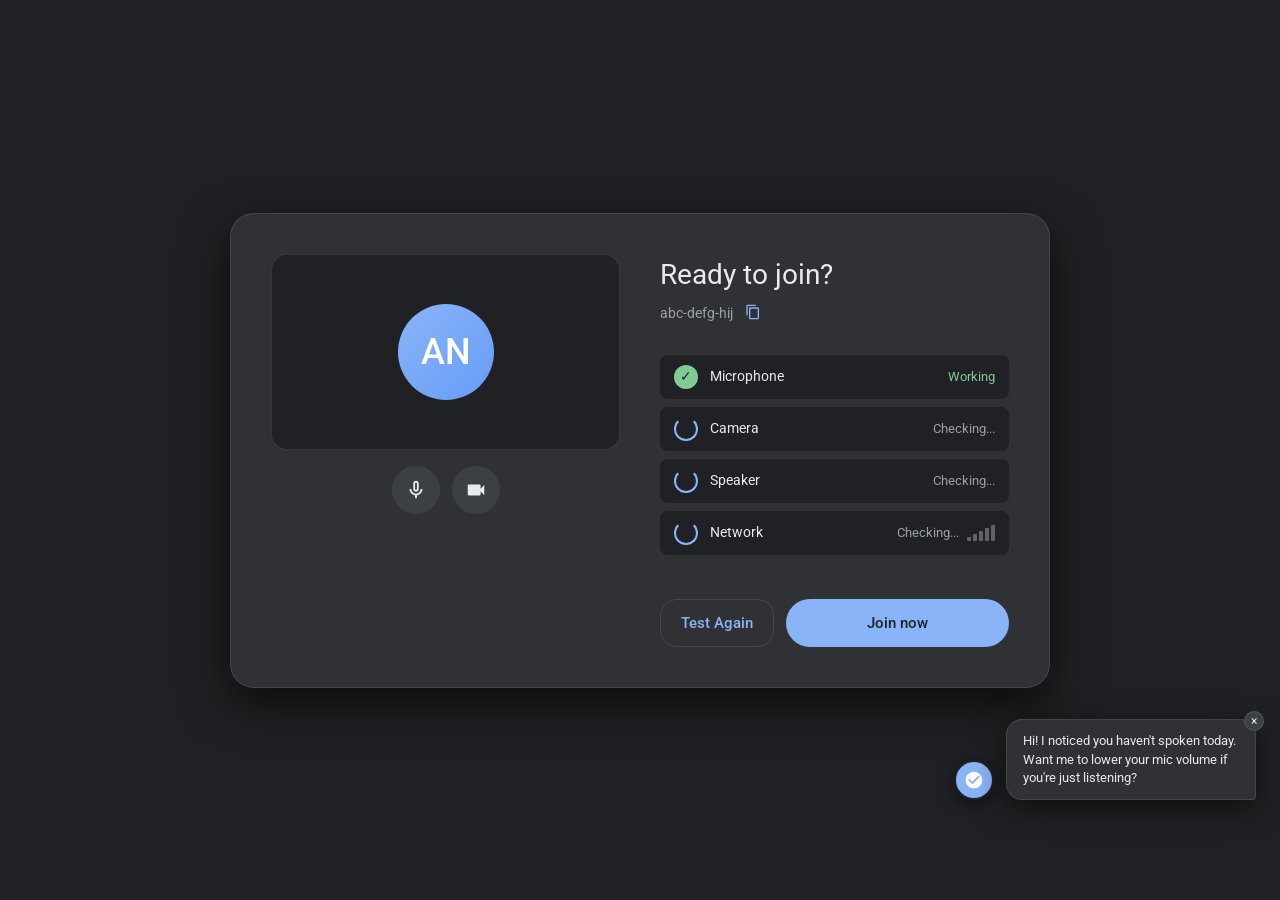
==== commit 2c3149b6: "Update project files" ====
--- a/index.html
+++ b/index.html
@@ -91,7 +91,10 @@
     <!-- Header -->
     <header class="meeting-header" role="banner">
         <div class="header-left">
-            <span class="meeting-title">HCI Class Discussion</span>
+            <a href="dashboard.html" class="google-meet-logo" style="text-decoration: none; display: flex; align-items: center; gap: 8px;">
+                <img src="LOGO_CONVERGE.png" alt="Converge Logo" style="width: 28px; height: 28px;">
+                <span class="meeting-title" style="color:var(--text-primary); font-weight: 500;">Converge</span>
+            </a>
             <span class="meeting-timer" id="meetingTimer" aria-live="polite">00:00</span>
         </div>
         <div class="header-center">
@@ -144,7 +147,7 @@
     <!-- Main Content Area -->
     <div class="meeting-content">
         <!-- View Toggle - HCI: Flexibility, User Control -->
-        <div class="view-toggle" id="viewToggle">
+        <div class="view-toggle" id="viewToggle" style="width:auto;">
             <button class="active" id="gridViewBtn" onclick="setView('grid')" title="Grid view">
                 <svg viewBox="0 0 24 24"><path d="M3 3h8v8H3V3zm0 10h8v8H3v-8zm10-10h8v8h-8V3zm0 10h8v8h-8v-8z"/></svg>
                 Grid
@@ -152,6 +155,10 @@
             <button id="speakerViewBtn" onclick="setView('speaker')" title="Speaker view">
                 <svg viewBox="0 0 24 24"><path d="M3 3h12v12H3V3zm14 0h4v4h-4V3zm0 6h4v4h-4V9zm0 6h4v4h-4v-4zM3 17h12v4H3v-4z"/></svg>
                 Speaker
+            </button>
+            <button id="spatialViewBtn" onclick="setView('spatial')" title="Spatial Canvas">
+                <svg viewBox="0 0 24 24"><path d="M12 2C6.48 2 2 6.48 2 12s4.48 10 10 10 10-4.48 10-10S17.52 2 12 2zm0 18c-4.41 0-8-3.59-8-8s3.59-8 8-8 8 3.59 8 8-3.59 8-8 8z"/><circle cx="12" cy="12" r="3"/></svg>
+                Spatial
             </button>
         </div>
 
@@ -490,20 +497,7 @@
                 <span class="ctrl-label">People</span>
             </button>
 
-            <button class="ctrl-btn" id="chatBtn" onclick="toggleChat()" aria-label="Open chat" title="Chat">
-                <span class="ctrl-icon">
-                    <svg viewBox="0 0 24 24"><path d="M20 2H4c-1.1 0-1.99.9-1.99 2L2 22l4-4h14c1.1 0 2-.9 2-2V4c0-1.1-.9-2-2-2zm-2 12H6v-2h12v2zm0-3H6V9h12v2zm0-3H6V6h12v2z"/></svg>
-                </span>
-                <span class="ctrl-label">Chat</span>
-            </button>
-
-            <!-- Notes button -->
-            <button class="ctrl-btn" id="notesBtn" onclick="toggleNotes()" aria-label="Meeting notes" title="Meeting notes">
-                <span class="ctrl-icon">
-                    <svg viewBox="0 0 24 24"><path d="M3 17.25V21h3.75L17.81 9.94l-3.75-3.75L3 17.25zM20.71 7.04c.39-.39.39-1.02 0-1.41l-2.34-2.34c-.39-.39-1.02-.39-1.41 0l-1.83 1.83 3.75 3.75 1.83-1.83z"/></svg>
-                </span>
-                <span class="ctrl-label">Notes</span>
-            </button>
+
 
             <div style="position:relative;">
                 <button class="ctrl-btn" id="moreBtn" onclick="toggleMoreMenu()" aria-label="More options" title="More options">
@@ -514,6 +508,19 @@
                 </button>
                 <!-- More Options Dropdown Menu -->
                 <div class="more-menu" id="moreMenu">
+                    <button class="more-menu-item" id="chatBtn" onclick="toggleChat(); closeMoreMenu();">
+                        <svg viewBox="0 0 24 24"><path d="M20 2H4c-1.1 0-1.99.9-1.99 2L2 22l4-4h14c1.1 0 2-.9 2-2V4c0-1.1-.9-2-2-2zm-2 12H6v-2h12v2zm0-3H6V9h12v2zm0-3H6V6h12v2z"/></svg>
+                        <span>Chat</span>
+                    </button>
+                    <button class="more-menu-item" id="infoBtn" onclick="toggleInfoPanel(); closeMoreMenu();">
+                        <svg viewBox="0 0 24 24"><path d="M12 2C6.48 2 2 6.48 2 12s4.48 10 10 10 10-4.48 10-10S17.52 2 12 2zm1 15h-2v-6h2v6zm0-8h-2V7h2v2z"/></svg>
+                        <span>Meeting Info</span>
+                    </button>
+                    <button class="more-menu-item" id="notesBtn" onclick="toggleNotes(); closeMoreMenu();">
+                        <svg viewBox="0 0 24 24"><path d="M3 17.25V21h3.75L17.81 9.94l-3.75-3.75L3 17.25zM20.71 7.04c.39-.39.39-1.02 0-1.41l-2.34-2.34c-.39-.39-1.02-.39-1.41 0l-1.83 1.83 3.75 3.75 1.83-1.83z"/></svg>
+                        <span>Meeting Notes</span>
+                    </button>
+                    <div class="menu-divider" style="height:1px; background:rgba(255,255,255,0.1); margin:4px 0;"></div>
                     <button class="more-menu-item" onclick="toggleMore(); closeMoreMenu();">
                         <svg viewBox="0 0 24 24"><path d="M12 2C6.48 2 2 6.48 2 12s4.48 10 10 10 10-4.48 10-10S17.52 2 12 2zm-2 15l-5-5 1.41-1.41L10 14.17l7.59-7.59L19 8l-9 9z"/></svg>
                         <span>Toggle Recording</span>
@@ -592,7 +599,11 @@
 <div class="modal-overlay settings-modal" id="settingsModal">
     <div class="modal-card">
         <div class="modal-card-header">
-            <h2>Settings</h2>
+            <div>
+                <h2>Settings</h2>
+                <!-- HCI: Navigation Design Guidelines (Breadcrumbs) -->
+                <div class="breadcrumb" style="font-size: 0.85em; color: var(--text-secondary); margin-top: 4px;">Meeting &gt; Settings &gt; <span id="settingBreadcrumb">Audio</span></div>
+            </div>
             <button class="panel-close-btn" onclick="closeSettings()" aria-label="Close settings">
                 <svg viewBox="0 0 24 24"><path d="M19 6.41L17.59 5 12 10.59 6.41 5 5 6.41 10.59 12 5 17.59 6.41 19 12 13.41 17.59 19 19 17.59 13.41 12z"/></svg>
             </button>
@@ -1227,6 +1238,87 @@
     </div>
 </div>
 
+<!-- ============================================================
+     MEETING INFO MODAL (INVERTED PYRAMID)
+     HCI: Inverted Pyramid Guideline (Critical info top, secondary below)
+     ============================================================ -->
+<div class="modal-overlay info-modal" id="infoModal">
+    <div class="modal-card">
+        <div class="modal-card-header">
+            <h2>Meeting Details</h2>
+            <button class="panel-close-btn" onclick="closeInfoPanel()" aria-label="Close info">
+                <svg viewBox="0 0 24 24"><path d="M19 6.41L17.59 5 12 10.59 6.41 5 5 6.41 10.59 12 5 17.59 6.41 19 12 13.41 17.59 19 19 17.59 13.41 12z"/></svg>
+            </button>
+        </div>
+        <div class="modal-card-body">
+            <!-- 1. The MOST IMPORTANT INFO (Top) -->
+            <div class="info-tier primary-info" style="background: rgba(138, 180, 248, 0.1); padding: 16px; border-radius: 8px; margin-bottom: 16px;">
+                <h4 style="color: var(--blue-primary); margin-bottom: 8px; font-size: 0.9em; text-transform: uppercase;">1. Crucial Information</h4>
+                <div class="info-row" style="display: flex; justify-content: space-between; align-items: center; margin-bottom: 8px;">
+                    <span style="font-weight: 500;">Joining Info</span>
+                    <span style="font-family: monospace; font-size: 1.1em; background: rgba(255,255,255,0.1); padding: 4px 8px; border-radius: 4px;">meet.google.com/abc-defg-hij</span>
+                </div>
+                <div class="info-row" style="display: flex; justify-content: space-between; align-items: center;">
+                    <span style="font-weight: 500;">Passcode</span>
+                    <span>HCI-Final-2026</span>
+                </div>
+                <button class="btn-primary" style="width: 100%; margin-top: 12px; padding: 10px;" onclick="navigator.clipboard.writeText('meet.google.com/abc-defg-hij'); alert('Link copied to clipboard');">Copy Joining Info</button>
+            </div>
+            
+            <!-- 2. IMPORTANT BUT NOT CRITICAL INFO (Middle) -->
+            <div class="info-tier secondary-info" style="margin-bottom: 16px; padding: 0 4px;">
+                <h4 style="color: var(--text-secondary); margin-bottom: 8px; font-size: 0.9em; text-transform: uppercase;">2. Secondary Details</h4>
+                <div class="info-row" style="margin-bottom: 8px;">
+                    <svg viewBox="0 0 24 24" width="16" height="16" fill="var(--text-secondary)" style="vertical-align:-3px; margin-right:4px;"><path d="M12 2C6.48 2 2 6.48 2 12s4.48 10 10 10 10-4.48 10-10S17.52 2 12 2zm1 15h-2v-6h2v6zm0-8h-2V7h2v2z"/></svg>
+                    <strong>Host:</strong> Prof. Sivaselvan
+                </div>
+                <div class="info-row">
+                    <svg viewBox="0 0 24 24" width="16" height="16" fill="var(--text-secondary)" style="vertical-align:-3px; margin-right:4px;"><path d="M11.99 2C6.47 2 2 6.48 2 12s4.47 10 9.99 10C17.52 22 22 17.52 22 12S17.52 2 11.99 2zM12 20c-4.42 0-8-3.58-8-8s3.58-8 8-8 8 3.58 8 8-3.58 8-8 8zm3.5-9c.83 0 1.5-.67 1.5-1.5S16.33 8 15.5 8 14 8.67 14 9.5s.67 1.5 1.5 1.5zm-7 0c.83 0 1.5-.67 1.5-1.5S9.33 8 8.5 8 7 8.67 7 9.5 7.67 11 8.5 11zm3.5 6.5c2.33 0 4.31-1.46 5.11-3.5H6.89c.8 2.04 2.78 3.5 5.11 3.5z"/></svg>
+                    <strong>Participants:</strong> <span id="infoPartCount">847</span> currently active
+                </div>
+            </div>
+
+            <!-- 3. BACKGROUND INFO (Bottom) -->
+            <div class="info-tier tertiary-info" style="color: var(--text-tertiary); font-size: 0.9em; padding: 0 4px;">
+                <h4 style="margin-bottom: 4px; font-size: 0.9em; text-transform: uppercase;">3. Background & Rules</h4>
+                <p>This is a formal end-semester review meeting. Please ensure your microphone is muted when not speaking. Sessions are actively recorded for grading purposes.</p>
+            </div>
+        </div>
+    </div>
+</div>
+
+<!-- ============================================================
+     ROBUSTNESS (NETWORK RECONNECTING OVERLAY)
+     HCI: Robustness, System Status feedback during faults
+     ============================================================ -->
+<div class="reconnecting-overlay" id="reconnectingOverlay" style="display:none; position:fixed; top:0; left:0; width:100%; height:100%; background:rgba(0,0,0,0.8); z-index:9999; flex-direction:column; justify-content:center; align-items:center; color:white;">
+    <div class="spinner" style="width:50px; height:50px; border:4px solid rgba(255,255,255,0.3); border-top:4px solid var(--blue-primary); border-radius:50%; animation:spin 1s linear infinite; margin-bottom:16px;"></div>
+    <h2>Connection unstable...</h2>
+    <p>We're safely reconnecting you. Your video and audio are paused.</p>
+</div>
+
+<!-- ============================================================
+     PRIVACY SHIELD (POKA-YOKE / ASIMOV'S LAWS)
+     HCI: Error Prevention, Mistake Proofing
+     ============================================================ -->
+<div class="privacy-shield-overlay" id="privacyShieldOverlay" style="display:none; position:fixed; top:0; left:0; width:100%; height:100%; background:rgba(0,0,0,0.85); z-index:9999; flex-direction:column; justify-content:center; align-items:center;">
+    <div class="shield-card" style="background:var(--bg-primary); border:2px solid var(--yellow-primary); border-radius:12px; padding:32px; max-width:450px; text-align:center;">
+        <div style="font-size:48px; margin-bottom:16px;">🛡️</div>
+        <h2 style="color:var(--text-primary); margin-bottom:12px;">Privacy Shield Active</h2>
+        <p style="color:var(--text-secondary); margin-bottom:24px; line-height:1.5;">Detected 3 unread OS messages. Your notifications have been auto-suppressed to prevent embarrassing leaks while presenting.</p>
+        <div style="display:flex; gap:12px; justify-content:center;">
+            <button class="btn-cancel" onclick="cancelScreenShare()" style="padding:10px 20px; border-radius:8px; border:1px solid var(--border-color); background:transparent; color:var(--text-primary); cursor:pointer;">Cancel Share</button>
+            <button class="btn-primary" onclick="proceedScreenShare()" style="padding:10px 20px; border-radius:8px; border:none; background:var(--blue-primary); color:#202124; font-weight:bold; cursor:pointer;">Acknowledge & Present</button>
+        </div>
+    </div>
+</div>
+
+<!-- ============================================================
+     INFINITE EDGE PANIC MUTE (ADVANCED FITTS'S LAW)
+     HCI: Fitts's Law (Infinite depth target at screen corners)
+     ============================================================ -->
+<div id="fittsPanicZone" title="Panic Mute (Fitts's Law Infinite Edge)" style="position:fixed; bottom:0; left:0; width:50px; height:50px; background:transparent; z-index:999999; cursor:pointer;" onclick="panicMuteTrigger(event)"></div>
+
 <script src="script.js"></script>
 </body>
 </html>
--- a/styles.css
+++ b/styles.css
@@ -362,7 +362,7 @@
   color: #202124;
   font-size: 15px;
   font-weight: 500;
-  border-radius: var(--radius-lg);
+  border-radius: 9999px; /* HCI: Shape Psychology (Pill shape for safe primary actions) */
   transition: var(--transition-fast);
 }
 
@@ -592,6 +592,30 @@
   grid-template-columns: 1fr 200px;
   grid-template-rows: 1fr;
   gap: 8px;
+}
+
+/* Spatial View (Mental Models) */
+.video-grid.spatial-view {
+  display: block;
+  position: relative;
+  overflow: hidden;
+  background: radial-gradient(circle, rgba(66, 133, 244, 0.08) 0%, transparent 70%);
+}
+.video-grid.spatial-view .video-tile {
+  position: absolute;
+  width: 120px;
+  height: 120px;
+  border-radius: 50%;
+  transition: box-shadow 0.2s;
+  cursor: grab;
+  transform: translate(-50%, -50%);
+}
+.video-grid.spatial-view .video-tile:active {
+  cursor: grabbing;
+}
+.video-grid.spatial-view .tile-controls {
+  bottom: -30px;
+  opacity: 1;
 }
 
 .video-grid.speaker-view .video-tile:first-child {
@@ -1173,7 +1197,7 @@
   align-items: center;
   gap: 4px;
   padding: 10px 14px;
-  border-radius: var(--radius-md);
+  border-radius: var(--radius-lg); /* HCI: Shape Psychology (Soft corners for approachability) */
   transition: var(--transition-fast);
   position: relative;
   min-width: 56px;
@@ -1309,6 +1333,7 @@
   min-width: 64px;
   padding: 12px 20px;
   margin-left: 8px;
+  border-radius: var(--radius-sm); /* HCI: Shape Psychology (Sharper corners for alerts/destructive actions) */
 }
 
 .ctrl-btn.leave-btn:hover {
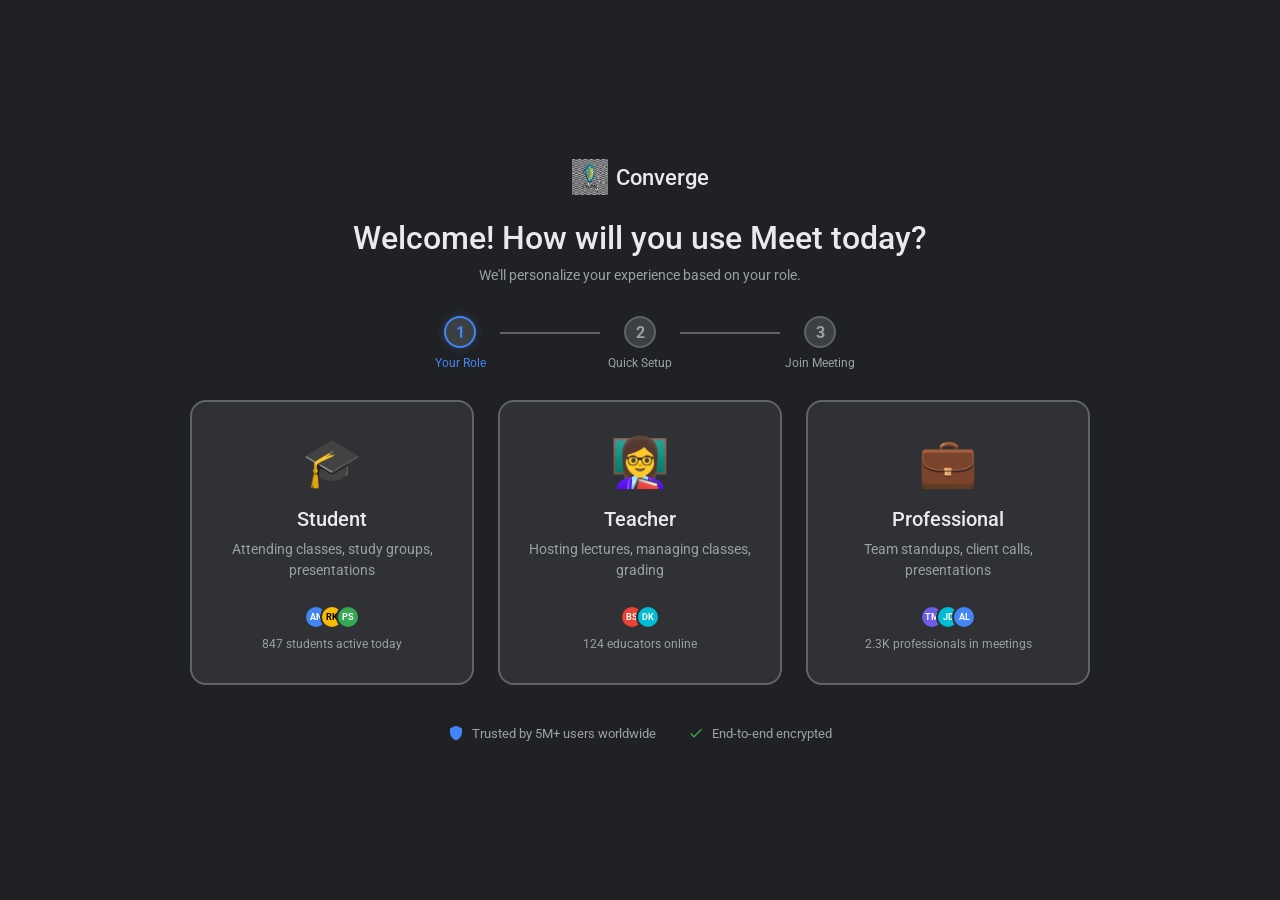
==== commit a1e67f2a: "Fix routing to start with dashboard first" ====
--- a/index.html
+++ b/index.html
@@ -3,1322 +3,332 @@
 <head>
     <meta charset="UTF-8">
     <meta name="viewport" content="width=device-width, initial-scale=1.0">
-    <title>Google Meet Redesign — HCI Interactive Prototype</title>
-    <meta name="description" content="Interactive HCI prototype of Google Meet redesign demonstrating Shneiderman's rules, Nielsen heuristics, Fitts's Law, and more.">
-    <link rel="stylesheet" href="styles.css">
-    <link href="https://fonts.googleapis.com/css2?family=Google+Sans:wght@400;500;700&family=Roboto:wght@300;400;500&family=Roboto+Mono:wght@400;500&display=swap" rel="stylesheet">
+    <title>Google Meet Next — Smart Dashboard</title>
+    <meta name="description" content="Persuasion psychology-driven meeting dashboard with trust-building onboarding and smart conversion.">
+    <link href="https://fonts.googleapis.com/css2?family=Google+Sans:wght@400;500;700&family=Roboto:wght@300;400;500&display=swap" rel="stylesheet">
+    <link rel="stylesheet" href="dashboard.css">
 </head>
-<body>
+<body class="dashboard-body">
 
 <!-- ============================================================
-     SCREEN 1: PRE-JOIN LOBBY
-     HCI: Error Prevention (Nielsen #5), System Status (Nielsen #1),
-           Mental Models, Closure, Tesler's Law (smart defaults)
+     SCREEN 0: ROLE SELECTOR (Commitment & Consistency)
+     HCI: Micro-commitment — small choice → bigger engagement
+     Psychology: Commitment & Consistency (Cialdini)
      ============================================================ -->
-<div class="pre-join-screen" id="preJoinScreen">
-    <div class="pre-join-card">
-        <!-- Camera Preview -->
-        <div class="pre-join-preview">
-            <div class="camera-preview-box" id="cameraPreview">
-                <div class="avatar-large avatar-color-0" id="previewAvatar">AN</div>
-            </div>
-            <div class="preview-controls">
-                <button class="preview-toggle-btn" id="previewMicBtn" title="Toggle microphone" aria-label="Toggle microphone">
-                    <svg viewBox="0 0 24 24"><path d="M12 14c1.66 0 3-1.34 3-3V5c0-1.66-1.34-3-3-3S9 3.34 9 5v6c0 1.66 1.34 3 3 3zm-1-9c0-.55.45-1 1-1s1 .45 1 1v6c0 .55-.45 1-1 1s-1-.45-1-1V5z"/><path d="M17 11c0 2.76-2.24 5-5 5s-5-2.24-5-5H5c0 3.53 2.61 6.43 6 6.92V21h2v-3.08c3.39-.49 6-3.39 6-6.92h-2z"/></svg>
-                </button>
-                <button class="preview-toggle-btn" id="previewVideoBtn" title="Toggle camera" aria-label="Toggle camera">
-                    <svg viewBox="0 0 24 24"><path d="M17 10.5V7c0-.55-.45-1-1-1H4c-.55 0-1 .45-1 1v10c0 .55.45 1 1 1h12c.55 0 1-.45 1-1v-3.5l4 4v-11l-4 4z"/></svg>
-                </button>
-            </div>
-        </div>
-
-        <!-- Meeting Info & System Check -->
-        <div class="pre-join-info">
-            <h1>Ready to join?</h1>
-            <div class="pre-join-meeting-code">
-                <span>abc-defg-hij</span>
-                <button class="copy-btn" title="Copy meeting code" aria-label="Copy meeting code">
-                    <svg width="16" height="16" viewBox="0 0 24 24" fill="currentColor"><path d="M16 1H4c-1.1 0-2 .9-2 2v14h2V3h12V1zm3 4H8c-1.1 0-2 .9-2 2v14c0 1.1.9 2 2 2h11c1.1 0 2-.9 2-2V7c0-1.1-.9-2-2-2zm0 16H8V7h11v14z"/></svg>
-                </button>
-            </div>
-
-            <div class="system-check-list" id="systemCheckList">
-                <div class="check-row" id="checkMic">
-                    <div class="check-icon pending">—</div>
-                    <span class="check-label">Microphone</span>
-                    <span class="check-status">Waiting...</span>
-                </div>
-                <div class="check-row" id="checkCamera">
-                    <div class="check-icon pending">—</div>
-                    <span class="check-label">Camera</span>
-                    <span class="check-status">Waiting...</span>
-                </div>
-                <div class="check-row" id="checkSpeaker">
-                    <div class="check-icon pending">—</div>
-                    <span class="check-label">Speaker</span>
-                    <span class="check-status">Waiting...</span>
-                </div>
-                <div class="check-row" id="checkNetwork">
-                    <div class="check-icon pending">—</div>
-                    <span class="check-label">Network</span>
-                    <div style="display:flex;align-items:center;gap:8px;">
-                        <span class="check-status" id="networkSpeed">Checking...</span>
-                        <div class="network-quality-bar" id="preNetworkBars">
-                            <div class="bar"></div>
-                            <div class="bar"></div>
-                            <div class="bar"></div>
-                            <div class="bar"></div>
-                            <div class="bar"></div>
+<div class="role-screen" id="roleScreen">
+    <div class="role-card">
+        <div class="role-header">
+            <a href="index.html" class="google-meet-logo" style="text-decoration: none; display: flex; align-items: center; gap: 8px;">
+                <img src="LOGO_CONVERGE.png" alt="Converge Logo" style="width: 36px; height: 36px;">
+                <span style="color:var(--text-primary); font-size: 22px; font-weight: 500;">Converge</span>
+            </a>
+            <h1>Welcome! How will you use Meet today?</h1>
+            <p class="role-subtitle">We'll personalize your experience based on your role.</p>
+        </div>
+
+        <!-- Step indicator (Commitment — shows progress) -->
+        <div class="commitment-progress">
+            <div class="progress-step active"><span>1</span><label>Your Role</label></div>
+            <div class="progress-line"></div>
+            <div class="progress-step"><span>2</span><label>Quick Setup</label></div>
+            <div class="progress-line"></div>
+            <div class="progress-step"><span>3</span><label>Join Meeting</label></div>
+        </div>
+
+        <div class="role-options">
+            <!-- Student -->
+            <button class="role-option" onclick="selectRole('student')">
+                <div class="role-icon">🎓</div>
+                <h3>Student</h3>
+                <p>Attending classes, study groups, presentations</p>
+                <!-- Social Proof -->
+                <div class="role-social-proof">
+                    <div class="avatar-stack">
+                        <div class="mini-avatar avatar-color-0">AN</div>
+                        <div class="mini-avatar avatar-color-2">RK</div>
+                        <div class="mini-avatar avatar-color-3">PS</div>
+                    </div>
+                    <span>847 students active today</span>
+                </div>
+            </button>
+            <!-- Teacher -->
+            <button class="role-option" onclick="selectRole('teacher')">
+                <div class="role-icon">👩‍🏫</div>
+                <h3>Teacher</h3>
+                <p>Hosting lectures, managing classes, grading</p>
+                <div class="role-social-proof">
+                    <div class="avatar-stack">
+                        <div class="mini-avatar avatar-color-1">BS</div>
+                        <div class="mini-avatar avatar-color-5">DK</div>
+                    </div>
+                    <span>124 educators online</span>
+                </div>
+            </button>
+            <!-- Professional -->
+            <button class="role-option" onclick="selectRole('professional')">
+                <div class="role-icon">💼</div>
+                <h3>Professional</h3>
+                <p>Team standups, client calls, presentations</p>
+                <div class="role-social-proof">
+                    <div class="avatar-stack">
+                        <div class="mini-avatar avatar-color-4">TM</div>
+                        <div class="mini-avatar avatar-color-5">JD</div>
+                        <div class="mini-avatar avatar-color-0">AL</div>
+                    </div>
+                    <span>2.3K professionals in meetings</span>
+                </div>
+            </button>
+        </div>
+
+        <!-- Authority badge -->
+        <div class="authority-badge-row">
+            <div class="authority-badge">
+                <svg viewBox="0 0 24 24" width="16" height="16" fill="#4285F4"><path d="M12 1L3 5v6c0 5.55 3.84 10.74 9 12 5.16-1.26 9-6.45 9-12V5l-9-4z"/></svg>
+                <span>Trusted by 5M+ users worldwide</span>
+            </div>
+            <div class="authority-badge">
+                <svg viewBox="0 0 24 24" width="16" height="16" fill="#34A853"><path d="M9 16.17L4.83 12l-1.42 1.41L9 19 21 7l-1.41-1.41L9 16.17z"/></svg>
+                <span>End-to-end encrypted</span>
+            </div>
+        </div>
+    </div>
+</div>
+
+<!-- ============================================================
+     SCREEN 1: ONBOARDING WIZARD (Reciprocity + Trust Building)
+     HCI: Progressive Disclosure, Reciprocity (give tips before asking)
+     Psychology: Reciprocity (Cialdini), Liking (friendly tone)
+     ============================================================ -->
+<div class="onboarding-screen" id="onboardingScreen" style="display:none;">
+    <div class="onboarding-card">
+        <div class="onboarding-header">
+            <div class="onboarding-avatar" id="onboardingAvatar">🎓</div>
+            <h2 id="onboardingGreeting">Welcome, Student!</h2>
+            <p class="onboarding-sub" id="onboardingSub">Here are some free tips to make your meetings better. No strings attached!</p>
+        </div>
+
+        <!-- Reciprocity: Free tips given BEFORE asking for anything -->
+        <div class="onboarding-tips" id="onboardingTips">
+            <div class="tip-card visible" id="tip-1">
+                <div class="tip-icon">🎤</div>
+                <h4>Pro Tip: Mute with Space</h4>
+                <p>Press the spacebar to quickly mute/unmute. 3x faster than clicking!</p>
+                <div class="tip-tag reciprocity-tag">🎁 Free tip — just for you</div>
+            </div>
+            <div class="tip-card" id="tip-2">
+                <div class="tip-icon">📝</div>
+                <h4>Pro Tip: Take Notes In-Meeting</h4>
+                <p>Click the Notes button to write & export meeting notes without leaving the call.</p>
+                <div class="tip-tag reciprocity-tag">🎁 Another free one!</div>
+            </div>
+            <div class="tip-card" id="tip-3">
+                <div class="tip-icon">🎯</div>
+                <h4>Pro Tip: Focus Mode</h4>
+                <p>Use Focus Mode to dim distractions and highlight only the speaker. Great for lectures!</p>
+                <div class="tip-tag reciprocity-tag">🎁 You're getting the VIP treatment</div>
+            </div>
+        </div>
+
+        <!-- Progress dots -->
+        <div class="onboarding-dots">
+            <div class="dot active" data-tip="1"></div>
+            <div class="dot" data-tip="2"></div>
+            <div class="dot" data-tip="3"></div>
+        </div>
+
+        <div class="onboarding-actions">
+            <button class="btn-secondary" onclick="skipOnboardingWizard()">Skip tips</button>
+            <button class="btn-primary-action" id="onboardingNextBtn" onclick="nextOnboardingTip()">Next tip →</button>
+        </div>
+
+        <!-- Commitment progress -->
+        <div class="commitment-progress compact">
+            <div class="progress-step completed"><span>✓</span><label>Your Role</label></div>
+            <div class="progress-line filled"></div>
+            <div class="progress-step active"><span>2</span><label>Quick Setup</label></div>
+            <div class="progress-line"></div>
+            <div class="progress-step"><span>3</span><label>Join Meeting</label></div>
+        </div>
+    </div>
+</div>
+
+<!-- ============================================================
+     SCREEN 2: MAIN DASHBOARD
+     HCI: Gestalt Symmetry, Information Architecture
+     Psychology: Social Proof, Scarcity, Authority, Liking
+     ============================================================ -->
+<div class="dashboard-main" id="dashboardMain" style="display:none;">
+
+    <!-- Scarcity + Authority top banner -->
+    <div class="persuasion-banner" role="alert" id="persuasionBanner">
+        <div class="banner-left">
+            <svg viewBox="0 0 24 24"><path d="M12 2C6.48 2 2 6.48 2 12s4.48 10 10 10 10-4.48 10-10S17.52 2 12 2zm1 15h-2v-6h2v6zm0-8h-2V7h2v2z"/></svg>
+            <span id="bannerText"><strong>Urgent:</strong> Prof. Sivaselvan requested your presence. <span class="social-proof-inline" id="lobbyCount">14 other students</span> are already waiting.</span>
+        </div>
+        <div class="scarcity-timer" id="scarcityTimer">
+            <span class="timer-label">Meeting starts in</span>
+            <span class="timer-value" id="timerValue">04:59</span>
+        </div>
+    </div>
+
+    <div class="dashboard-container">
+        <!-- LEFT PANEL -->
+        <div class="side-panel history-panel">
+            <header>
+                <h2 id="dashboardTitle">Meeting Dashboard</h2>
+                <p id="dashboardWelcome">Welcome back, Anjani</p>
+                <!-- Authority: Verified badge -->
+                <div class="user-authority-badge" id="userBadge">
+                    <span class="verified-icon">✓</span>
+                    <span id="userBadgeText">Verified Student</span>
+                </div>
+            </header>
+
+            <!-- Social Proof: Active meetings counter -->
+            <div class="social-proof-card">
+                <div class="sp-header">
+                    <h4>Happening Now</h4>
+                    <span class="sp-live-dot"></span>
+                </div>
+                <div class="sp-stats">
+                    <div class="sp-stat">
+                        <span class="sp-number" id="activeMeetings">23</span>
+                        <span class="sp-label">Active meetings</span>
+                    </div>
+                    <div class="sp-stat">
+                        <span class="sp-number" id="activeUsers">187</span>
+                        <span class="sp-label">People online</span>
+                    </div>
+                </div>
+                <!-- Social proof avatars -->
+                <div class="sp-users">
+                    <div class="avatar-stack-lg">
+                        <div class="mini-avatar avatar-color-1">BS</div>
+                        <div class="mini-avatar avatar-color-2">RK</div>
+                        <div class="mini-avatar avatar-color-3">PS</div>
+                        <div class="mini-avatar avatar-color-0">AN</div>
+                        <div class="mini-avatar avatar-color-4">+3</div>
+                    </div>
+                    <span class="sp-names">Prof. Sivaselvan, Rahul, Priya and 4 others</span>
+                </div>
+            </div>
+
+            <!-- Meeting creation (Legacy abandonment: segmented, no dropdowns) -->
+            <div class="meeting-type-selector">
+                <label>Create New Meeting</label>
+                <div class="segmented-control" role="group">
+                    <button class="segment active" onclick="setMeetingType('instant')">Instant</button>
+                    <button class="segment" onclick="setMeetingType('later')">For Later</button>
+                    <button class="segment" onclick="setMeetingType('calendar')">Calendar</button>
+                </div>
+                <p class="auto-save-hint">✓ Changes auto-save. No reset button needed.</p>
+            </div>
+
+            <!-- Frequent contacts (Liking — familiar faces) -->
+            <div class="quick-invite-section">
+                <label>Quick Invite (People you like)</label>
+                <div class="frequent-contacts">
+                    <div class="contact-pill avatar-color-1">BS <span>Prof. Sivaselvan</span></div>
+                    <div class="contact-pill avatar-color-2">RK <span>Rahul K.</span></div>
+                    <div class="contact-pill avatar-color-3">PS <span>Priya S.</span></div>
+                </div>
+            </div>
+
+            <!-- Meeting history (infinite scroll) -->
+            <div class="history-list-wrapper">
+                <label>Past Recordings</label>
+                <div class="infinite-scroll-list" id="pastMeetingsList"></div>
+                <div class="infinite-loading-spinner" id="loadingSpinner">Loading more...</div>
+            </div>
+        </div>
+
+        <!-- RIGHT PANEL: Auth + CAPTCHA -->
+        <div class="side-panel auth-panel">
+            <div class="auth-card">
+                <h2>Join Meeting</h2>
+                <p>Authentication required for HCI Term Review.</p>
+
+                <!-- Authority endorsement -->
+                <div class="authority-endorsement">
+                    <div class="endorsement-avatar avatar-color-1">BS</div>
+                    <div class="endorsement-info">
+                        <span class="endorsement-name">Prof. Sivaselvan</span>
+                        <span class="endorsement-role">Meeting Host • Verified Educator</span>
+                    </div>
+                    <span class="verified-badge-sm">✓</span>
+                </div>
+
+                <!-- Password (legacy abandonment: visible by default) -->
+                <div class="input-group">
+                    <label for="meetingPasscode">Meeting Passcode</label>
+                    <div class="password-wrapper">
+                        <input type="text" id="meetingPasscode" value="HCI-Final-2026" placeholder="Enter code">
+                        <button class="toggle-password" onclick="togglePasswordVisibility()" aria-label="Toggle password visibility">Hide</button>
+                    </div>
+                </div>
+
+                <!-- Adaptive Verification Container (Layered Security) -->
+                <div class="adaptive-verification-section" id="adaptiveVerificationContainer">
+                    <button class="btn-primary auth-submit-btn" id="joinMeetingBtn" onclick="validateAndJoin()">Join Meeting</button>
+                    <div style="text-align: center; margin-top: 12px; font-size: 12px; color: var(--text-secondary); display: flex; align-items: center; justify-content: center; gap: 6px;">
+                        <svg width="14" height="14" viewBox="0 0 24 24" fill="var(--success-green)"><path d="M12 1L3 5v6c0 5.55 3.84 10.74 9 12 5.16-1.26 9-6.45 9-12V5l-9-4zm-2 16l-4-4 1.41-1.41L10 14.17l6.59-6.59L18 9l-8 8z"/></svg>
+                        <span>Trusted by 5M+ users worldwide. End-to-end encrypted.</span>
+                    </div>
+                    
+                    <div id="authErrorMsg" class="error-msg"></div>
+
+                    <!-- Layer 1: Invisible Heuristic Spinner -->
+                    <div class="invisible-layer" id="invisibleLayer" style="display:none;">
+                        <div class="spinner-analysis"></div>
+                        <span>Evaluating security...</span>
+                    </div>
+
+                    <!-- Layer 2: Spatial Drag Challenge (Low Risk Flag) -->
+                    <div class="captcha-box novel-captcha" id="spatialChallenge" style="display:none;">
+                        <span class="captcha-prompt">Security Check: Slide the key to the lock to enter securely:</span>
+                        <div class="drag-environment adaptive-drag">
+                            <div class="drag-target" id="meetingRoomTarget">🔒 Room</div>
+                            <div class="draggable-item" id="userDraggable" draggable="true">🔑</div>
                         </div>
-                    </div>
-                </div>
-            </div>
-
-            <div class="pre-join-actions">
-                <button class="btn-retest" id="retestBtn" onclick="runSystemCheck()">Test Again</button>
-                <button class="btn-join" id="joinBtn" onclick="joinMeeting()">Join now</button>
-            </div>
-        </div>
+                        <div class="accessibility-fallback">
+                            <a href="javascript:void(0)" onclick="triggerSemanticChallenge()">Using a screen reader? Audio alternative.</a>
+                        </div>
+                    </div>
+
+                    <!-- Layer 3: Semantic Challenge (Screen Reader Fallback) -->
+                    <div class="captcha-box" id="semanticChallenge" style="display:none;">
+                        <span class="captcha-prompt">Audio/Logic challenge: What is 2 + 5?</span>
+                        <input type="number" id="semanticResponse" placeholder="Type answer">
+                        <button class="btn-primary-sm" onclick="verifySemantic()">Verify</button>
+                    </div>
+                </div>
+                <div id="authErrorMsg" class="error-msg"></div>
+
+                <!-- Premium upgrade trigger (Scarcity + Social Proof) -->
+                <div class="premium-nudge" id="premiumNudge">
+                    <div class="premium-header">
+                        <span class="premium-badge">⚡ PRO</span>
+                        <h4>Upgrade for AI meeting summaries</h4>
+                    </div>
+                    <p>Join 10,000+ educators who use AI-powered features</p>
+                    <div class="premium-scarcity">
+                        <span>🔥 40% off ends Friday</span>
+                    </div>
+                </div>
+            </div>
+        </div>
+    </div>
+
+    <!-- Commitment: Final progress -->
+    <div class="commitment-progress bottom-bar" id="bottomProgressBar">
+        <div class="progress-step completed"><span>✓</span><label>Your Role</label></div>
+        <div class="progress-line filled"></div>
+        <div class="progress-step completed"><span>✓</span><label>Quick Setup</label></div>
+        <div class="progress-line filled"></div>
+        <div class="progress-step active"><span>3</span><label>Join Meeting</label></div>
     </div>
 </div>
 
-<!-- ============================================================
-     SCREEN 2: MAIN MEETING INTERFACE
-     HCI: Visibility (Norman), Gestalt Laws, Miller's Law, Fitts's Law,
-           Shneiderman #1 (Consistency), #3 (Feedback), #8 (Reduce memory)
-     ============================================================ -->
-<div class="meeting-screen" id="meetingScreen">
-    <!-- Header -->
-    <header class="meeting-header" role="banner">
-        <div class="header-left">
-            <a href="dashboard.html" class="google-meet-logo" style="text-decoration: none; display: flex; align-items: center; gap: 8px;">
-                <img src="LOGO_CONVERGE.png" alt="Converge Logo" style="width: 28px; height: 28px;">
-                <span class="meeting-title" style="color:var(--text-primary); font-weight: 500;">Converge</span>
-            </a>
-            <span class="meeting-timer" id="meetingTimer" aria-live="polite">00:00</span>
-        </div>
-        <div class="header-center">
-            <div class="recording-badge" id="recordingBadge" role="status" aria-label="Recording status">
-                <div class="recording-dot"></div>
-                <span>Recording</span>
-            </div>
-        </div>
-        <div class="header-right">
-            <!-- Network Quality Indicator - HCI: System Status (Nielsen #1), Robustness -->
-            <div class="network-indicator good" id="networkIndicator" title="Network quality" onclick="toggleNetworkDetails()">
-                <div class="network-quality-bar" id="headerNetworkBars">
-                    <div class="bar active"></div>
-                    <div class="bar active"></div>
-                    <div class="bar active"></div>
-                    <div class="bar active"></div>
-                    <div class="bar active"></div>
-                </div>
-                <span class="label" id="networkLabel">Good</span>
-            </div>
-            <!-- Captions toggle - HCI: Accessibility, Flexibility -->
-            <button class="header-icon-btn" id="captionsBtn" title="Toggle captions (C)" aria-label="Toggle captions" onclick="toggleCaptions()">
-                <svg viewBox="0 0 24 24"><path d="M19 4H5c-1.11 0-2 .9-2 2v12c0 1.1.89 2 2 2h14c1.1 0 2-.9 2-2V6c0-1.1-.9-2-2-2zm-8 7H9.5v-.5h-2v3h2V13H11v1c0 .55-.45 1-1 1H7c-.55 0-1-.45-1-1v-4c0-.55.45-1 1-1h3c.55 0 1 .45 1 1v1zm7 0h-1.5v-.5h-2v3h2V13H18v1c0 .55-.45 1-1 1h-3c-.55 0-1-.45-1-1v-4c0-.55.45-1 1-1h3c.55 0 1 .45 1 1v1z"/></svg>
-            </button>
-            <!-- Settings - HCI: User Control (Nielsen #3), Flexibility -->
-            <button class="header-icon-btn" id="settingsOpenBtn" title="Settings" aria-label="Open settings" onclick="openSettings()">
-                <svg viewBox="0 0 24 24"><path d="M19.14 12.94c.04-.3.06-.61.06-.94 0-.32-.02-.64-.07-.94l2.03-1.58c.18-.14.23-.41.12-.61l-1.92-3.32c-.12-.22-.37-.29-.59-.22l-2.39.96c-.5-.38-1.03-.7-1.62-.94l-.36-2.54c-.04-.24-.24-.41-.48-.41h-3.84c-.24 0-.43.17-.47.41l-.36 2.54c-.59.24-1.13.57-1.62.94l-2.39-.96c-.22-.08-.47 0-.59.22L2.74 8.87c-.12.21-.08.47.12.61l2.03 1.58c-.05.3-.07.62-.07.94s.02.64.07.94l-2.03 1.58c-.18.14-.23.41-.12.61l1.92 3.32c.12.22.37.29.59.22l2.39-.96c.5.38 1.03.7 1.62.94l.36 2.54c.05.24.24.41.48.41h3.84c.24 0 .44-.17.47-.41l.36-2.54c.59-.24 1.13-.56 1.62-.94l2.39.96c.22.08.47 0 .59-.22l1.92-3.32c.12-.22.07-.47-.12-.61l-2.01-1.58zM12 15.6c-1.98 0-3.6-1.62-3.6-3.6s1.62-3.6 3.6-3.6 3.6 1.62 3.6 3.6-1.62 3.6-3.6 3.6z"/></svg>
-            </button>
-            <!-- Help - HCI: Help & Documentation (Nielsen #10) -->
-            <button class="header-icon-btn" title="Help (Shift+?)" aria-label="Open help" onclick="openShortcuts()">
-                <svg viewBox="0 0 24 24"><path d="M11 18h2v-2h-2v2zm1-16C6.48 2 2 6.48 2 12s4.48 10 10 10 10-4.48 10-10S17.52 2 12 2zm0 18c-4.41 0-8-3.59-8-8s3.59-8 8-8 8 3.59 8 8-3.59 8-8 8zm0-14c-2.21 0-4 1.79-4 4h2c0-1.1.9-2 2-2s2 .9 2 2c0 2-3 1.75-3 5h2c0-2.25 3-2.5 3-5 0-2.21-1.79-4-4-4z"/></svg>
-            </button>
-        </div>
-    </header>
-
-    <!-- Mute Banner - HCI: Feedback (Shneiderman #3), Visibility, Error Prevention -->
-    <div class="mute-banner" id="muteBanner" role="alert" aria-live="assertive">
-        <svg width="18" height="18" viewBox="0 0 24 24" fill="currentColor"><path d="M12 2C6.48 2 2 6.48 2 12s4.48 10 10 10 10-4.48 10-10S17.52 2 12 2zm-2 15l-5-5 1.41-1.41L10 14.17l7.59-7.59L19 8l-9 9z"/></svg>
-        <span>You are muted</span>
-        <span class="unmute-hint">Press <kbd>Space</kbd> to unmute</span>
-    </div>
-
-    <!-- Screen Share Banner - HCI: Feedback, System Status -->
-    <div class="screen-share-banner" id="screenShareBanner">
-        <svg width="18" height="18" viewBox="0 0 24 24" fill="currentColor"><path d="M20 18c1.1 0 2-.9 2-2V6c0-1.1-.9-2-2-2H4c-1.1 0-2 .9-2 2v10c0 1.1.9 2 2 2H0v2h24v-2h-4zM4 6h16v10H4V6z"/></svg>
-        <span>You are presenting to everyone</span>
-        <button class="stop-share-btn" onclick="toggleScreenShare()">Stop presenting</button>
-    </div>
-
-    <!-- Main Content Area -->
-    <div class="meeting-content">
-        <!-- View Toggle - HCI: Flexibility, User Control -->
-        <div class="view-toggle" id="viewToggle" style="width:auto;">
-            <button class="active" id="gridViewBtn" onclick="setView('grid')" title="Grid view">
-                <svg viewBox="0 0 24 24"><path d="M3 3h8v8H3V3zm0 10h8v8H3v-8zm10-10h8v8h-8V3zm0 10h8v8h-8v-8z"/></svg>
-                Grid
-            </button>
-            <button id="speakerViewBtn" onclick="setView('speaker')" title="Speaker view">
-                <svg viewBox="0 0 24 24"><path d="M3 3h12v12H3V3zm14 0h4v4h-4V3zm0 6h4v4h-4V9zm0 6h4v4h-4v-4zM3 17h12v4H3v-4z"/></svg>
-                Speaker
-            </button>
-            <button id="spatialViewBtn" onclick="setView('spatial')" title="Spatial Canvas">
-                <svg viewBox="0 0 24 24"><path d="M12 2C6.48 2 2 6.48 2 12s4.48 10 10 10 10-4.48 10-10S17.52 2 12 2zm0 18c-4.41 0-8-3.59-8-8s3.59-8 8-8 8 3.59 8 8-3.59 8-8 8z"/><circle cx="12" cy="12" r="3"/></svg>
-                Spatial
-            </button>
-        </div>
-
-        <!-- Video Grid Area -->
-        <div class="video-area" id="videoArea">
-            <div class="video-grid grid-4" id="videoGrid">
-
-                <!-- Tile: You (Local) -->
-                <div class="video-tile" id="localTile" data-participant="you" aria-label="Your video">
-                    <div class="tile-content">
-                        <div class="avatar-circle avatar-color-0">AN</div>
-                        <div class="screen-share-overlay" id="localShareOverlay">
-                            <div class="share-content">
-                                <svg viewBox="0 0 24 24"><path d="M20 18c1.1 0 2-.9 2-2V6c0-1.1-.9-2-2-2H4c-1.1 0-2 .9-2 2v10c0 1.1.9 2 2 2H0v2h24v-2h-4zM4 6h16v10H4V6z"/></svg>
-                                <p>You are presenting</p>
-                            </div>
-                        </div>
-                    </div>
-                    <div class="tile-name">
-                        <span class="mic-status" id="localMicIcon">
-                            <svg viewBox="0 0 24 24"><path d="M12 14c1.66 0 3-1.34 3-3V5c0-1.66-1.34-3-3-3S9 3.34 9 5v6c0 1.66 1.34 3 3 3z"/><path d="M17 11c0 2.76-2.24 5-5 5s-5-2.24-5-5H5c0 3.53 2.61 6.43 6 6.92V21h2v-3.08c3.39-.49 6-3.39 6-6.92h-2z"/></svg>
-                        </span>
-                        <span>You</span>
-                        <!-- Anti-Fatigue Collapse Button -->
-                        <button id="btnCollapseSelf" onclick="toggleSelfView()" aria-label="Minimize self view" title="Hide Self View (Reduce Fatigue)">
-                            <svg viewBox="0 0 24 24" fill="currentColor"><path d="M19 13H5v-2h14v2z"/></svg>
-                        </button>
-                    </div>
-                    <div class="tile-hand-raised" id="localHandRaised">✋</div>
-                    <div class="tile-pin" id="localPin">
-                        <svg viewBox="0 0 24 24"><path d="M14 4v5c0 1.12.37 2.16 1 3H9c.65-.86 1-1.9 1-3V4h4m3-2H7c-.55 0-1 .45-1 1s.45 1 1 1h1v5c0 1.66-1.34 3-3 3v2h5.97v7l1 1 1-1v-7H19v-2c-1.66 0-3-1.34-3-3V4h1c.55 0 1-.45 1-1s-.45-1-1-1z"/></svg>
-                    </div>
-                    <div class="tile-actions">
-                        <button class="tile-action-btn" title="Pin" onclick="togglePin('you')">
-                            <svg viewBox="0 0 24 24"><path d="M14 4v5c0 1.12.37 2.16 1 3H9c.65-.86 1-1.9 1-3V4h4m3-2H7c-.55 0-1 .45-1 1s.45 1 1 1h1v5c0 1.66-1.34 3-3 3v2h5.97v7l1 1 1-1v-7H19v-2c-1.66 0-3-1.34-3-3V4h1c.55 0 1-.45 1-1s-.45-1-1-1z"/></svg>
-                        </button>
-                    </div>
-                </div>
-
-                <!-- Tile: Prof. Sivaselvan -->
-                <div class="video-tile speaking" id="tile-prof" data-participant="prof" aria-label="Prof. Sivaselvan's video">
-                    <div class="tile-content">
-                        <div class="avatar-circle avatar-color-1">BS</div>
-                    </div>
-                    <div class="tile-name">
-                        <span class="mic-status">
-                            <svg viewBox="0 0 24 24"><path d="M12 14c1.66 0 3-1.34 3-3V5c0-1.66-1.34-3-3-3S9 3.34 9 5v6c0 1.66 1.34 3 3 3z"/><path d="M17 11c0 2.76-2.24 5-5 5s-5-2.24-5-5H5c0 3.53 2.61 6.43 6 6.92V21h2v-3.08c3.39-.49 6-3.39 6-6.92h-2z"/></svg>
-                        </span>
-                        <span>Prof. Sivaselvan</span>
-                    </div>
-                    <div class="tile-hand-raised">✋</div>
-                    <div class="tile-pin">
-                        <svg viewBox="0 0 24 24"><path d="M14 4v5c0 1.12.37 2.16 1 3H9c.65-.86 1-1.9 1-3V4h4m3-2H7c-.55 0-1 .45-1 1s.45 1 1 1h1v5c0 1.66-1.34 3-3 3v2h5.97v7l1 1 1-1v-7H19v-2c-1.66 0-3-1.34-3-3V4h1c.55 0 1-.45 1-1s-.45-1-1-1z"/></svg>
-                    </div>
-                    <div class="tile-actions">
-                        <button class="tile-action-btn" title="Pin" onclick="togglePin('prof')">
-                            <svg viewBox="0 0 24 24"><path d="M14 4v5c0 1.12.37 2.16 1 3H9c.65-.86 1-1.9 1-3V4h4m3-2H7c-.55 0-1 .45-1 1s.45 1 1 1h1v5c0 1.66-1.34 3-3 3v2h5.97v7l1 1 1-1v-7H19v-2c-1.66 0-3-1.34-3-3V4h1c.55 0 1-.45 1-1s-.45-1-1-1z"/></svg>
-                        </button>
-                    </div>
-                </div>
-
-                <!-- Tile: Rahul K -->
-                <div class="video-tile" id="tile-rahul" data-participant="rahul" aria-label="Rahul K's video">
-                    <div class="tile-content">
-                        <div class="avatar-circle avatar-color-2">RK</div>
-                    </div>
-                    <div class="tile-name">
-                        <span class="mic-status muted">
-                            <svg viewBox="0 0 24 24"><path d="M19 11h-1.7c0 .74-.16 1.43-.43 2.05l1.23 1.23c.56-.98.9-2.09.9-3.28zm-4.02.17c0-.06.02-.11.02-.17V5c0-1.66-1.34-3-3-3S9 3.34 9 5v.18l5.98 5.99zM4.27 3L3 4.27l6.01 6.01V11c0 1.66 1.33 3 2.99 3 .22 0 .44-.03.65-.08l1.66 1.66c-.71.33-1.5.52-2.31.52-2.76 0-5.3-2.1-5.3-5.1H5c0 3.41 2.72 6.23 6 6.72V21h2v-3.28c.91-.13 1.77-.45 2.55-.9l4.17 4.18L21 19.73 4.27 3z"/></svg>
-                        </span>
-                        <span>Rahul K</span>
-                    </div>
-                    <div class="tile-hand-raised" id="rahulHand">✋</div>
-                    <div class="tile-pin">
-                        <svg viewBox="0 0 24 24"><path d="M14 4v5c0 1.12.37 2.16 1 3H9c.65-.86 1-1.9 1-3V4h4m3-2H7c-.55 0-1 .45-1 1s.45 1 1 1h1v5c0 1.66-1.34 3-3 3v2h5.97v7l1 1 1-1v-7H19v-2c-1.66 0-3-1.34-3-3V4h1c.55 0 1-.45 1-1s-.45-1-1-1z"/></svg>
-                    </div>
-                    <div class="tile-actions">
-                        <button class="tile-action-btn" title="Pin" onclick="togglePin('rahul')">
-                            <svg viewBox="0 0 24 24"><path d="M14 4v5c0 1.12.37 2.16 1 3H9c.65-.86 1-1.9 1-3V4h4m3-2H7c-.55 0-1 .45-1 1s.45 1 1 1h1v5c0 1.66-1.34 3-3 3v2h5.97v7l1 1 1-1v-7H19v-2c-1.66 0-3-1.34-3-3V4h1c.55 0 1-.45 1-1s-.45-1-1-1z"/></svg>
-                        </button>
-                    </div>
-                </div>
-
-                <!-- Tile: Priya S -->
-                <div class="video-tile" id="tile-priya" data-participant="priya" aria-label="Priya S's video">
-                    <div class="tile-content">
-                        <div class="avatar-circle avatar-color-3">PS</div>
-                    </div>
-                    <div class="tile-name">
-                        <span class="mic-status">
-                            <svg viewBox="0 0 24 24"><path d="M12 14c1.66 0 3-1.34 3-3V5c0-1.66-1.34-3-3-3S9 3.34 9 5v6c0 1.66 1.34 3 3 3z"/><path d="M17 11c0 2.76-2.24 5-5 5s-5-2.24-5-5H5c0 3.53 2.61 6.43 6 6.92V21h2v-3.08c3.39-.49 6-3.39 6-6.92h-2z"/></svg>
-                        </span>
-                        <span>Priya S</span>
-                    </div>
-                    <div class="tile-hand-raised">✋</div>
-                    <div class="tile-pin">
-                        <svg viewBox="0 0 24 24"><path d="M14 4v5c0 1.12.37 2.16 1 3H9c.65-.86 1-1.9 1-3V4h4m3-2H7c-.55 0-1 .45-1 1s.45 1 1 1h1v5c0 1.66-1.34 3-3 3v2h5.97v7l1 1 1-1v-7H19v-2c-1.66 0-3-1.34-3-3V4h1c.55 0 1-.45 1-1s-.45-1-1-1z"/></svg>
-                    </div>
-                    <div class="tile-actions">
-                        <button class="tile-action-btn" title="Pin" onclick="togglePin('priya')">
-                            <svg viewBox="0 0 24 24"><path d="M14 4v5c0 1.12.37 2.16 1 3H9c.65-.86 1-1.9 1-3V4h4m3-2H7c-.55 0-1 .45-1 1s.45 1 1 1h1v5c0 1.66-1.34 3-3 3v2h5.97v7l1 1 1-1v-7H19v-2c-1.66 0-3-1.34-3-3V4h1c.55 0 1-.45 1-1s-.45-1-1-1z"/></svg>
-                        </button>
-                    </div>
-                </div>
-
-            </div>
-        </div>
-
-        <!-- Side Panel (Chat / Participants) -->
-        <!-- HCI: Recognition vs Recall (Nielsen #6), Consistency, Learnability -->
-        <div class="side-panel" id="sidePanel">
-            <!-- Chat Panel -->
-            <div id="chatPanel" style="display:none;flex-direction:column;height:100%;">
-                <div class="panel-header">
-                    <h2>In-call messages</h2>
-                    <button class="panel-close-btn" onclick="closePanel()" aria-label="Close chat">
-                        <svg viewBox="0 0 24 24"><path d="M19 6.41L17.59 5 12 10.59 6.41 5 5 6.41 10.59 12 5 17.59 6.41 19 12 13.41 17.59 19 19 17.59 13.41 12z"/></svg>
-                    </button>
-                </div>
-                <div class="chat-messages" id="chatMessages">
-                    <!-- Pre-populated messages -->
-                    <div class="chat-message">
-                        <div class="msg-header">
-                            <div class="msg-avatar avatar-color-1">BS</div>
-                            <span class="msg-name">Prof. Sivaselvan</span>
-                            <span class="msg-time">2:30 PM</span>
-                        </div>
-                        <div class="msg-text">Welcome everyone. Today we'll discuss HCI design principles.</div>
-                    </div>
-                    <div class="chat-message">
-                        <div class="msg-header">
-                            <div class="msg-avatar avatar-color-2">RK</div>
-                            <span class="msg-name">Rahul K</span>
-                            <span class="msg-time">2:31 PM</span>
-                        </div>
-                        <div class="msg-text">Can you share the slides?</div>
-                    </div>
-                    <div class="chat-message">
-                        <div class="msg-header">
-                            <div class="msg-avatar avatar-color-1">BS</div>
-                            <span class="msg-name">Prof. Sivaselvan</span>
-                            <span class="msg-time">2:31 PM</span>
-                        </div>
-                        <div class="msg-text">Sure, let me share my screen now.</div>
-                    </div>
-                </div>
-                <div class="chat-input-area">
-                    <div class="chat-input-wrapper">
-                        <input type="text" id="chatInput" placeholder="Send a message to everyone" aria-label="Chat message input" autocomplete="off">
-                        <button class="chat-send-btn" onclick="sendChatMessage()" aria-label="Send message">
-                            <svg viewBox="0 0 24 24"><path d="M2.01 21L23 12 2.01 3 2 10l15 2-15 2z"/></svg>
-                        </button>
-                    </div>
-                </div>
-            </div>
-
-            <!-- Participants Panel -->
-            <!-- HCI: Information Architecture, Hick's Law, Robustness -->
-            <div id="participantsPanel" style="display:none;flex-direction:column;height:100%;">
-                <div class="panel-header">
-                    <h2>People (<span id="participantCount">4</span>)</h2>
-                    <button class="panel-close-btn" onclick="closePanel()" aria-label="Close participants">
-                        <svg viewBox="0 0 24 24"><path d="M19 6.41L17.59 5 12 10.59 6.41 5 5 6.41 10.59 12 5 17.59 6.41 19 12 13.41 17.59 19 19 17.59 13.41 12z"/></svg>
-                    </button>
-                </div>
-                <div class="participants-count">In this call</div>
-                <div class="participants-list" id="participantsList">
-                    <div class="participant-row">
-                        <div class="p-avatar avatar-color-0">AN</div>
-                        <div class="p-info">
-                            <div class="p-name">You (Anjani Nithin)</div>
-                            <div class="p-role">Participant</div>
-                        </div>
-                        <div class="p-status">
-                            <div class="status-icon" id="pListLocalMic">
-                                <svg viewBox="0 0 24 24"><path d="M12 14c1.66 0 3-1.34 3-3V5c0-1.66-1.34-3-3-3S9 3.34 9 5v6c0 1.66 1.34 3 3 3z"/><path d="M17 11c0 2.76-2.24 5-5 5s-5-2.24-5-5H5c0 3.53 2.61 6.43 6 6.92V21h2v-3.08c3.39-.49 6-3.39 6-6.92h-2z"/></svg>
-                            </div>
-                            <div class="status-icon">
-                                <svg viewBox="0 0 24 24"><path d="M17 10.5V7c0-.55-.45-1-1-1H4c-.55 0-1 .45-1 1v10c0 .55.45 1 1 1h12c.55 0 1-.45 1-1v-3.5l4 4v-11l-4 4z"/></svg>
-                            </div>
-                        </div>
-                    </div>
-                    <div class="participant-row">
-                        <div class="p-avatar avatar-color-1">BS</div>
-                        <div class="p-info">
-                            <div class="p-name">Prof. Sivaselvan</div>
-                            <div class="p-role">Host</div>
-                        </div>
-                        <div class="p-status">
-                            <div class="status-icon">
-                                <svg viewBox="0 0 24 24"><path d="M12 14c1.66 0 3-1.34 3-3V5c0-1.66-1.34-3-3-3S9 3.34 9 5v6c0 1.66 1.34 3 3 3z"/><path d="M17 11c0 2.76-2.24 5-5 5s-5-2.24-5-5H5c0 3.53 2.61 6.43 6 6.92V21h2v-3.08c3.39-.49 6-3.39 6-6.92h-2z"/></svg>
-                            </div>
-                            <div class="status-icon">
-                                <svg viewBox="0 0 24 24"><path d="M17 10.5V7c0-.55-.45-1-1-1H4c-.55 0-1 .45-1 1v10c0 .55.45 1 1 1h12c.55 0 1-.45 1-1v-3.5l4 4v-11l-4 4z"/></svg>
-                            </div>
-                        </div>
-                    </div>
-                    <div class="participant-row">
-                        <div class="p-avatar avatar-color-2">RK</div>
-                        <div class="p-info">
-                            <div class="p-name">Rahul K</div>
-                            <div class="p-role">Participant</div>
-                        </div>
-                        <div class="p-status">
-                            <div class="status-icon muted">
-                                <svg viewBox="0 0 24 24"><path d="M19 11h-1.7c0 .74-.16 1.43-.43 2.05l1.23 1.23c.56-.98.9-2.09.9-3.28zm-4.02.17c0-.06.02-.11.02-.17V5c0-1.66-1.34-3-3-3S9 3.34 9 5v.18l5.98 5.99zM4.27 3L3 4.27l6.01 6.01V11c0 1.66 1.33 3 2.99 3 .22 0 .44-.03.65-.08l1.66 1.66c-.71.33-1.5.52-2.31.52-2.76 0-5.3-2.1-5.3-5.1H5c0 3.41 2.72 6.23 6 6.72V21h2v-3.28c.91-.13 1.77-.45 2.55-.9l4.17 4.18L21 19.73 4.27 3z"/></svg>
-                            </div>
-                            <div class="status-icon">
-                                <svg viewBox="0 0 24 24"><path d="M17 10.5V7c0-.55-.45-1-1-1H4c-.55 0-1 .45-1 1v10c0 .55.45 1 1 1h12c.55 0 1-.45 1-1v-3.5l4 4v-11l-4 4z"/></svg>
-                            </div>
-                        </div>
-                    </div>
-                    <div class="participant-row">
-                        <div class="p-avatar avatar-color-3">PS</div>
-                        <div class="p-info">
-                            <div class="p-name">Priya S</div>
-                            <div class="p-role">Participant</div>
-                        </div>
-                        <div class="p-status">
-                            <div class="status-icon">
-                                <svg viewBox="0 0 24 24"><path d="M12 14c1.66 0 3-1.34 3-3V5c0-1.66-1.34-3-3-3S9 3.34 9 5v6c0 1.66 1.34 3 3 3z"/><path d="M17 11c0 2.76-2.24 5-5 5s-5-2.24-5-5H5c0 3.53 2.61 6.43 6 6.92V21h2v-3.08c3.39-.49 6-3.39 6-6.92h-2z"/></svg>
-                            </div>
-                            <div class="status-icon">
-                                <svg viewBox="0 0 24 24"><path d="M17 10.5V7c0-.55-.45-1-1-1H4c-.55 0-1 .45-1 1v10c0 .55.45 1 1 1h12c.55 0 1-.45 1-1v-3.5l4 4v-11l-4 4z"/></svg>
-                            </div>
-                        </div>
-                    </div>
-                </div>
-            </div>
-
-            <!-- Notes Panel -->
-            <!-- HCI: External Memory Aid (Miller's Law), Closure, Flexibility -->
-            <div id="notesPanelInner" style="display:none;flex-direction:column;height:100%;">
-                <div class="panel-header">
-                    <h2>Meeting Notes</h2>
-                    <button class="panel-close-btn" onclick="closePanel()" aria-label="Close notes">
-                        <svg viewBox="0 0 24 24"><path d="M19 6.41L17.59 5 12 10.59 6.41 5 5 6.41 10.59 12 5 17.59 6.41 19 12 13.41 17.59 19 19 17.59 13.41 12z"/></svg>
-                    </button>
-                </div>
-                <div class="notes-toolbar">
-                    <button class="notes-tool-btn" onclick="formatNote('bold')" title="Bold"><b>B</b></button>
-                    <button class="notes-tool-btn" onclick="formatNote('italic')" title="Italic"><i>I</i></button>
-                    <button class="notes-tool-btn" onclick="formatNote('bullet')" title="Bullet list">•</button>
-                    <div class="notes-autosave">
-                        <span class="autosave-dot"></span>
-                        <span>Auto-saved</span>
-                    </div>
-                </div>
-                <div class="notes-content" id="notesContent" contenteditable="true" aria-label="Meeting notes editor">
-                    <p><strong>HCI Class Discussion</strong></p>
-                    <p>📅 Meeting Notes — Auto-saved</p>
-                    <p><br></p>
-                </div>
-                <div class="notes-footer">
-                    <button class="btn-export-notes" onclick="exportNotes()">📥 Export Notes</button>
-                    <span class="notes-word-count" id="notesWordCount">0 words</span>
-                </div>
-            </div>
-        </div>
-    </div>
-
-    <!-- ========================================================
-         CONTROL BAR (Bottom)
-         HCI: Shneiderman #8 (Reduce memory), Fitts's Law (large targets),
-              Miller's Law (7±2), Gestalt Proximity, Primacy/Recency Effect,
-              Hick's Law, Pareto 80/20, Color Coding (Visual Hierarchy)
-         ======================================================== -->
-    <div class="control-bar" role="toolbar" aria-label="Meeting controls">
-        <div class="control-bar-inner">
-
-            <!-- PRIMARY GROUP: Mute + Video (Primacy — most used, placed first) -->
-            <!-- Fitts's Law: Larger buttons for frequent actions -->
-            <button class="ctrl-btn primary mute-btn" id="muteBtn" onclick="toggleMute()" aria-label="Toggle microphone" title="Toggle microphone">
-                <span class="shortcut-hint">Space</span>
-                <span class="ctrl-icon" id="muteIcon">
-                    <svg viewBox="0 0 24 24"><path d="M12 14c1.66 0 3-1.34 3-3V5c0-1.66-1.34-3-3-3S9 3.34 9 5v6c0 1.66 1.34 3 3 3z"/><path d="M17 11c0 2.76-2.24 5-5 5s-5-2.24-5-5H5c0 3.53 2.61 6.43 6 6.92V21h2v-3.08c3.39-.49 6-3.39 6-6.92h-2z"/></svg>
-                </span>
-                <span class="ctrl-label" id="muteLabel">Mic</span>
-            </button>
-
-            <button class="ctrl-btn primary video-btn" id="videoBtn" onclick="toggleVideo()" aria-label="Toggle camera" title="Toggle camera">
-                <span class="shortcut-hint">Ctrl+E</span>
-                <span class="ctrl-icon" id="videoIcon">
-                    <svg viewBox="0 0 24 24"><path d="M17 10.5V7c0-.55-.45-1-1-1H4c-.55 0-1 .45-1 1v10c0 .55.45 1 1 1h12c.55 0 1-.45 1-1v-3.5l4 4v-11l-4 4z"/></svg>
-                </span>
-                <span class="ctrl-label" id="videoLabel">Camera</span>
-            </button>
-
-            <div class="control-divider"></div>
-
-            <!-- COLLABORATIVE GROUP: Share Screen (Green = collaborative) -->
-            <button class="ctrl-btn share-btn" id="shareBtn" onclick="toggleScreenShare()" aria-label="Share screen" title="Share screen">
-                <span class="shortcut-hint">Ctrl+D</span>
-                <span class="ctrl-icon">
-                    <svg viewBox="0 0 24 24"><path d="M20 18c1.1 0 2-.9 2-2V6c0-1.1-.9-2-2-2H4c-1.1 0-2 .9-2 2v10c0 1.1.9 2 2 2H0v2h24v-2h-4zM4 6h16v10H4V6z"/></svg>
-                </span>
-                <span class="ctrl-label" id="shareLabel">Present</span>
-            </button>
-
-            <!-- Reactions (Emotional Design — Norman) -->
-            <div style="position:relative;">
-                <button class="ctrl-btn reactions-btn" id="reactionsBtn" onclick="toggleReactions()" aria-label="Reactions" title="Send a reaction">
-                    <span class="ctrl-icon">
-                        <svg viewBox="0 0 24 24"><path d="M11.99 2C6.47 2 2 6.48 2 12s4.47 10 9.99 10C17.52 22 22 17.52 22 12S17.52 2 11.99 2zM12 20c-4.42 0-8-3.58-8-8s3.58-8 8-8 8 3.58 8 8-3.58 8-8 8zm3.5-9c.83 0 1.5-.67 1.5-1.5S16.33 8 15.5 8 14 8.67 14 9.5s.67 1.5 1.5 1.5zm-7 0c.83 0 1.5-.67 1.5-1.5S9.33 8 8.5 8 7 8.67 7 9.5 7.67 11 8.5 11zm3.5 6.5c2.33 0 4.31-1.46 5.11-3.5H6.89c.8 2.04 2.78 3.5 5.11 3.5z"/></svg>
-                    </span>
-                    <span class="ctrl-label">React</span>
-                </button>
-                <!-- Reactions Popup Menu -->
-                <div class="reactions-menu" id="reactionsMenu">
-                    <button class="reaction-btn" onclick="sendReaction('👍')" title="Thumbs up">👍</button>
-                    <button class="reaction-btn" onclick="sendReaction('❤️')" title="Heart">❤️</button>
-                    <button class="reaction-btn" onclick="sendReaction('😂')" title="Joy">😂</button>
-                    <button class="reaction-btn" onclick="sendReaction('😮')" title="Surprised">😮</button>
-                    <button class="reaction-btn" onclick="sendReaction('👏')" title="Clap">👏</button>
-                    <button class="reaction-btn" onclick="sendReaction('🎉')" title="Celebrate">🎉</button>
-                </div>
-            </div>
-
-            <!-- Hand Raise -->
-            <button class="ctrl-btn hand-btn" id="handBtn" onclick="toggleHandRaise()" aria-label="Raise hand" title="Raise hand">
-                <span class="ctrl-icon">
-                    <svg viewBox="0 0 24 24"><path d="M21 7c0-1.38-1.12-2.5-2.5-2.5-.17 0-.34.02-.5.05V4c0-1.38-1.12-2.5-2.5-2.5-.23 0-.46.03-.67.09C14.46.66 13.56 0 12.5 0c-1.23 0-2.25.89-2.46 2.06C9.87 2.02 9.69 2 9.5 2 8.12 2 7 3.12 7 4.5v5.89c-.34-.31-.76-.51-1.22-.51-.83 0-1.5.67-1.5 1.5 0 .21.05.41.13.6l3.14 7.83C8.16 21.48 9.85 23 12 23h5.5C19.98 23 22 20.99 22 18.5V9c0-1.11-.74-2.05-1.76-2.36C20.72 6.26 21 5.66 21 5v2zm-2 11.5c0 1.38-1.12 2.5-2.5 2.5H12c-1.06 0-2-.72-2.32-1.73l-3.07-7.63c-.01-.02-.01-.04-.01-.07 0-.08.03-.14.07-.19.04-.05.1-.08.17-.08.08 0 .16.04.22.11L9 13.42V4.5c0-.28.22-.5.5-.5s.5.22.5.5V10h2V2.5c0-.28.22-.5.5-.5s.5.22.5.5V10h2V4c0-.28.22-.5.5-.5s.5.22.5.5v6.5h2V5c0-.28.22-.5.5-.5s.5.22.5.5v4c0 .28.22.5.5.5s.5-.22.5-.5V7c0-.28.22-.5.5-.5s.5.22.5.5v11.5z"/></svg>
-                </span>
-                <span class="ctrl-label" id="handLabel">Raise</span>
-            </button>
-
-            <div class="control-divider"></div>
-
-            <!-- SECONDARY GROUP: People, Chat, More (secondary actions) -->
-            <!-- HCI: Gestalt Proximity – grouped together -->
-            <button class="ctrl-btn" id="peopleBtn" onclick="togglePeople()" aria-label="Show participants" title="People">
-                <span class="badge" id="peopleBadge">4</span>
-                <span class="ctrl-icon">
-                    <svg viewBox="0 0 24 24"><path d="M16 11c1.66 0 2.99-1.34 2.99-3S17.66 5 16 5c-1.66 0-3 1.34-3 3s1.34 3 3 3zm-8 0c1.66 0 2.99-1.34 2.99-3S9.66 5 8 5C6.34 5 5 6.34 5 8s1.34 3 3 3zm0 2c-2.33 0-7 1.17-7 3.5V19h14v-2.5c0-2.33-4.67-3.5-7-3.5zm8 0c-.29 0-.62.02-.97.05 1.16.84 1.97 1.97 1.97 3.45V19h6v-2.5c0-2.33-4.67-3.5-7-3.5z"/></svg>
-                </span>
-                <span class="ctrl-label">People</span>
-            </button>
-
-
-
-            <div style="position:relative;">
-                <button class="ctrl-btn" id="moreBtn" onclick="toggleMoreMenu()" aria-label="More options" title="More options">
-                    <span class="ctrl-icon">
-                        <svg viewBox="0 0 24 24"><path d="M6 10c-1.1 0-2 .9-2 2s.9 2 2 2 2-.9 2-2-.9-2-2-2zm12 0c-1.1 0-2 .9-2 2s.9 2 2 2 2-.9 2-2-.9-2-2-2zm-6 0c-1.1 0-2 .9-2 2s.9 2 2 2 2-.9 2-2-.9-2-2-2z"/></svg>
-                    </span>
-                    <span class="ctrl-label">More</span>
-                </button>
-                <!-- More Options Dropdown Menu -->
-                <div class="more-menu" id="moreMenu">
-                    <button class="more-menu-item" id="chatBtn" onclick="toggleChat(); closeMoreMenu();">
-                        <svg viewBox="0 0 24 24"><path d="M20 2H4c-1.1 0-1.99.9-1.99 2L2 22l4-4h14c1.1 0 2-.9 2-2V4c0-1.1-.9-2-2-2zm-2 12H6v-2h12v2zm0-3H6V9h12v2zm0-3H6V6h12v2z"/></svg>
-                        <span>Chat</span>
-                    </button>
-                    <button class="more-menu-item" id="infoBtn" onclick="toggleInfoPanel(); closeMoreMenu();">
-                        <svg viewBox="0 0 24 24"><path d="M12 2C6.48 2 2 6.48 2 12s4.48 10 10 10 10-4.48 10-10S17.52 2 12 2zm1 15h-2v-6h2v6zm0-8h-2V7h2v2z"/></svg>
-                        <span>Meeting Info</span>
-                    </button>
-                    <button class="more-menu-item" id="notesBtn" onclick="toggleNotes(); closeMoreMenu();">
-                        <svg viewBox="0 0 24 24"><path d="M3 17.25V21h3.75L17.81 9.94l-3.75-3.75L3 17.25zM20.71 7.04c.39-.39.39-1.02 0-1.41l-2.34-2.34c-.39-.39-1.02-.39-1.41 0l-1.83 1.83 3.75 3.75 1.83-1.83z"/></svg>
-                        <span>Meeting Notes</span>
-                    </button>
-                    <div class="menu-divider" style="height:1px; background:rgba(255,255,255,0.1); margin:4px 0;"></div>
-                    <button class="more-menu-item" onclick="toggleMore(); closeMoreMenu();">
-                        <svg viewBox="0 0 24 24"><path d="M12 2C6.48 2 2 6.48 2 12s4.48 10 10 10 10-4.48 10-10S17.52 2 12 2zm-2 15l-5-5 1.41-1.41L10 14.17l7.59-7.59L19 8l-9 9z"/></svg>
-                        <span>Toggle Recording</span>
-                    </button>
-                    <button class="more-menu-item" onclick="openBreakoutRooms(); closeMoreMenu();">
-                        <svg viewBox="0 0 24 24"><path d="M14 2H6c-1.1 0-2 .9-2 2v16c0 1.1.9 2 2 2h12c1.1 0 2-.9 2-2V8l-6-6zM6 20V4h7v5h5v11H6z"/></svg>
-                        <span>Breakout Rooms</span>
-                    </button>
-                    <button class="more-menu-item" onclick="openPoll(); closeMoreMenu();">
-                        <svg viewBox="0 0 24 24"><path d="M19 3H5c-1.1 0-2 .9-2 2v14c0 1.1.9 2 2 2h14c1.1 0 2-.9 2-2V5c0-1.1-.9-2-2-2zM9 17H7v-7h2v7zm4 0h-2V7h2v10zm4 0h-2v-4h2v4z"/></svg>
-                        <span>Launch Poll</span>
-                    </button>
-                    <button class="more-menu-item" onclick="openBgPicker(); closeMoreMenu();">
-                        <svg viewBox="0 0 24 24"><path d="M21 19V5c0-1.1-.9-2-2-2H5c-1.1 0-2 .9-2 2v14c0 1.1.9 2 2 2h14c1.1 0 2-.9 2-2zM8.5 13.5l2.5 3.01L14.5 12l4.5 6H5l3.5-4.5z"/></svg>
-                        <span>Virtual Background</span>
-                    </button>
-                    <button class="more-menu-item" onclick="toggleFocusMode(); closeMoreMenu();">
-                        <svg viewBox="0 0 24 24"><path d="M12 4.5C7 4.5 2.73 7.61 1 12c1.73 4.39 6 7.5 11 7.5s9.27-3.11 11-7.5c-1.73-4.39-6-7.5-11-7.5zM12 17c-2.76 0-5-2.24-5-5s2.24-5 5-5 5 2.24 5 5-2.24 5-5 5zm0-8c-1.66 0-3 1.34-3 3s1.34 3 3 3 3-1.34 3-3-1.34-3-3-3z"/></svg>
-                        <span>Focus Mode</span>
-                    </button>
-                    <!-- ACCESSIBILITY Section -->
-                    <div class="menu-divider" style="height:1px; background:rgba(255,255,255,0.1); margin:4px 0;"></div>
-                    <button class="more-menu-item" onclick="toggleMotorAssist(); closeMoreMenu();">
-                        <svg viewBox="0 0 24 24"><path d="M11 2v4.26a6 6 0 0 0-4.06 2.37l-1.92-1.92a7.94 7.94 0 0 1 3.51-2.45V2h-3v2h8V2h-3zm-6.2 9.08L2.88 9.16a7.94 7.94 0 0 1 2.45-3.51l1.92 1.92a6 6 0 0 0-2.45 3.51zm9.4 0A6 6 0 0 0 11.75 7.6l1.92-1.93a7.95 7.95 0 0 1 2.45 3.52l-1.92 1.89zm-2.8 1.48v2.09c0 .76-.62 1.38-1.39 1.38s-1.38-.62-1.38-1.38v-2.09a3.02 3.02 0 0 1 2.77 0z"/></svg>
-                        <span>Accessibility: Motor-Assist Tracker</span>
-                    </button>
-                    <button class="more-menu-item" onclick="toggleHighContrast(); closeMoreMenu();">
-                        <svg viewBox="0 0 24 24"><path d="M12 2C6.48 2 2 6.48 2 12s4.48 10 10 10 10-4.48 10-10S17.52 2 12 2zm1 15h-2v-6h2v6zm0-8h-2V7h2v2z"/></svg>
-                        <span>Accessibility: High-Contrast Mode</span>
-                    </button>
-                </div>
-            </div>
-
-            <div class="control-divider"></div>
-
-            <!-- DESTRUCTIVE: Leave (Recency — placed last, red = danger) -->
-            <!-- HCI: Error Prevention (Nielsen #5), Shneiderman #5, Color Coding -->
-            <button class="ctrl-btn leave-btn" id="leaveBtn" onclick="attemptLeave()" aria-label="Leave meeting" title="Leave meeting">
-                <span class="ctrl-icon">
-                    <svg viewBox="0 0 24 24"><path d="M12 9c-1.6 0-3.15.25-4.6.72v3.1c0 .39-.23.74-.56.9-.98.49-1.87 1.12-2.66 1.85-.18.18-.43.28-.7.28-.28 0-.53-.11-.71-.29L.29 13.08c-.18-.17-.29-.42-.29-.7 0-.28.11-.53.29-.71C3.34 8.78 7.46 7 12 7s8.66 1.78 11.71 4.67c.18.18.29.43.29.71 0 .28-.11.53-.29.71l-2.48 2.48c-.18.18-.43.29-.71.29-.27 0-.52-.11-.7-.28-.79-.74-1.69-1.36-2.67-1.85-.33-.16-.56-.5-.56-.9v-3.1C15.15 9.25 13.6 9 12 9z"/></svg>
-                </span>
-                <span class="ctrl-label">Leave</span>
-            </button>
-        </div>
-    </div>
-</div>
-
-<!-- ============================================================
-     LEAVE CONFIRMATION MODAL
-     HCI: Error Prevention (Nielsen #5), Shneiderman #4 (Closure),
-           Shneiderman #5 (Error Prevention), Asimov's Laws (protect user)
-     ============================================================ -->
-<div class="modal-overlay leave-modal" id="leaveModal">
-    <div class="modal-card">
-        <div class="modal-card-body">
-            <div class="leave-icon">
-                <svg viewBox="0 0 24 24"><path d="M12 9c-1.6 0-3.15.25-4.6.72v3.1c0 .39-.23.74-.56.9-.98.49-1.87 1.12-2.66 1.85-.18.18-.43.28-.7.28-.28 0-.53-.11-.71-.29L.29 13.08c-.18-.17-.29-.42-.29-.7 0-.28.11-.53.29-.71C3.34 8.78 7.46 7 12 7s8.66 1.78 11.71 4.67c.18.18.29.43.29.71 0 .28-.11.53-.29.71l-2.48 2.48c-.18.18-.43.29-.71.29-.27 0-.52-.11-.7-.28-.79-.74-1.69-1.36-2.67-1.85-.33-.16-.56-.5-.56-.9v-3.1C15.15 9.25 13.6 9 12 9z"/></svg>
-            </div>
-            <h3>Leave meeting?</h3>
-            <p>Are you sure you want to leave? You can rejoin anytime.</p>
-            <div class="leave-actions">
-                <!-- Primary: Stay (larger, blue) — Fitts's Law: safe option is bigger -->
-                <button class="btn-stay" onclick="cancelLeave()">Stay in meeting</button>
-                <!-- Secondary: Leave (smaller, outlined) -->
-                <button class="btn-leave-confirm" onclick="confirmLeave()">Leave meeting</button>
-            </div>
-        </div>
-    </div>
-</div>
-
-<!-- ============================================================
-     SETTINGS MODAL
-     HCI: User Control & Freedom (Nielsen #3), Flexibility,
-           Tesler's Law (complexity managed via smart defaults)
-     ============================================================ -->
-<div class="modal-overlay settings-modal" id="settingsModal">
-    <div class="modal-card">
-        <div class="modal-card-header">
-            <div>
-                <h2>Settings</h2>
-                <!-- HCI: Navigation Design Guidelines (Breadcrumbs) -->
-                <div class="breadcrumb" style="font-size: 0.85em; color: var(--text-secondary); margin-top: 4px;">Meeting &gt; Settings &gt; <span id="settingBreadcrumb">Audio</span></div>
-            </div>
-            <button class="panel-close-btn" onclick="closeSettings()" aria-label="Close settings">
-                <svg viewBox="0 0 24 24"><path d="M19 6.41L17.59 5 12 10.59 6.41 5 5 6.41 10.59 12 5 17.59 6.41 19 12 13.41 17.59 19 19 17.59 13.41 12z"/></svg>
-            </button>
-        </div>
-        <div class="settings-layout">
-            <div class="settings-nav">
-                <button class="settings-nav-btn active" onclick="showSettingsTab(this,'audio')" data-tab="audio">
-                    <svg viewBox="0 0 24 24"><path d="M12 14c1.66 0 3-1.34 3-3V5c0-1.66-1.34-3-3-3S9 3.34 9 5v6c0 1.66 1.34 3 3 3z"/><path d="M17 11c0 2.76-2.24 5-5 5s-5-2.24-5-5H5c0 3.53 2.61 6.43 6 6.92V21h2v-3.08c3.39-.49 6-3.39 6-6.92h-2z"/></svg>
-                    Audio
-                </button>
-                <button class="settings-nav-btn" onclick="showSettingsTab(this,'video')" data-tab="video">
-                    <svg viewBox="0 0 24 24"><path d="M17 10.5V7c0-.55-.45-1-1-1H4c-.55 0-1 .45-1 1v10c0 .55.45 1 1 1h12c.55 0 1-.45 1-1v-3.5l4 4v-11l-4 4z"/></svg>
-                    Video
-                </button>
-                <button class="settings-nav-btn" onclick="showSettingsTab(this,'general')" data-tab="general">
-                    <svg viewBox="0 0 24 24"><path d="M19.14 12.94c.04-.3.06-.61.06-.94 0-.32-.02-.64-.07-.94l2.03-1.58c.18-.14.23-.41.12-.61l-1.92-3.32c-.12-.22-.37-.29-.59-.22l-2.39.96c-.5-.38-1.03-.7-1.62-.94l-.36-2.54c-.04-.24-.24-.41-.48-.41h-3.84c-.24 0-.43.17-.47.41l-.36 2.54c-.59.24-1.13.57-1.62.94l-2.39-.96c-.22-.08-.47 0-.59.22L2.74 8.87c-.12.21-.08.47.12.61l2.03 1.58c-.05.3-.07.62-.07.94s.02.64.07.94l-2.03 1.58c-.18.14-.23.41-.12.61l1.92 3.32c.12.22.37.29.59.22l2.39-.96c.5.38 1.03.7 1.62.94l.36 2.54c.05.24.24.41.48.41h3.84c.24 0 .44-.17.47-.41l.36-2.54c.59-.24 1.13-.56 1.62-.94l2.39.96c.22.08.47 0 .59-.22l1.92-3.32c.12-.22.07-.47-.12-.61l-2.01-1.58zM12 15.6c-1.98 0-3.6-1.62-3.6-3.6s1.62-3.6 3.6-3.6 3.6 1.62 3.6 3.6-1.62 3.6-3.6 3.6z"/></svg>
-                    General
-                </button>
-                <button class="settings-nav-btn" onclick="showSettingsTab(this,'accessibility')" data-tab="accessibility">
-                    <svg viewBox="0 0 24 24"><path d="M20.5 6c-2.61.7-5.67 1-8.5 1s-5.89-.3-8.5-1L3 8c1.86.5 4 .83 6 1v13h2v-6h2v6h2V9c2-.17 4.14-.5 6-1l-.5-2zM12 6c1.1 0 2-.9 2-2s-.9-2-2-2-2 .9-2 2 .9 2 2 2z"/></svg>
-                    Accessibility
-                </button>
-            </div>
-            <div class="settings-panel-content" id="settingsContent">
-                <!-- Audio Tab -->
-                <div class="settings-tab-content" id="settingsAudio">
-                    <h3>Audio</h3>
-                    <div class="setting-group">
-                        <label for="micSelect">Microphone</label>
-                        <select id="micSelect">
-                            <option>Default — Built-in Microphone</option>
-                            <option>External USB Microphone</option>
-                        </select>
-                    </div>
-                    <div class="setting-group">
-                        <label for="speakerSelect">Speaker</label>
-                        <select id="speakerSelect">
-                            <option>Default — Built-in Speaker</option>
-                            <option>External Speaker</option>
-                        </select>
-                    </div>
-                    <div class="setting-toggle">
-                        <div class="toggle-info">
-                            <div class="toggle-label">Noise suppression</div>
-                            <div class="toggle-desc">Automatically filter background noise</div>
-                        </div>
-                        <div class="toggle-switch on" onclick="this.classList.toggle('on')" role="switch" aria-checked="true" tabindex="0"></div>
-                    </div>
-                    <div class="setting-toggle">
-                        <div class="toggle-info">
-                            <div class="toggle-label">Auto-adjust microphone</div>
-                            <div class="toggle-desc">Automatically adjust volume levels</div>
-                        </div>
-                        <div class="toggle-switch on" onclick="this.classList.toggle('on')" role="switch" aria-checked="true" tabindex="0"></div>
-                    </div>
-                </div>
-                <!-- Video Tab -->
-                <div class="settings-tab-content" id="settingsVideo" style="display:none;">
-                    <h3>Video</h3>
-                    <div class="setting-group">
-                        <label for="cameraSelect">Camera</label>
-                        <select id="cameraSelect">
-                            <option>Default — FaceTime HD Camera</option>
-                            <option>External Webcam</option>
-                        </select>
-                    </div>
-                    <div class="setting-group">
-                        <label for="resSelect">Send resolution</label>
-                        <select id="resSelect">
-                            <option>Auto (recommended)</option>
-                            <option>720p</option>
-                            <option>360p</option>
-                        </select>
-                    </div>
-                    <div class="setting-toggle">
-                        <div class="toggle-info">
-                            <div class="toggle-label">Mirror my video</div>
-                            <div class="toggle-desc">Preview is mirrored, others see non-mirrored</div>
-                        </div>
-                        <div class="toggle-switch on" onclick="this.classList.toggle('on')" role="switch" aria-checked="true" tabindex="0"></div>
-                    </div>
-                </div>
-                <!-- General Tab -->
-                <div class="settings-tab-content" id="settingsGeneral" style="display:none;">
-                    <h3>General</h3>
-                    <div class="setting-toggle">
-                        <div class="toggle-info">
-                            <div class="toggle-label">Show meeting timer</div>
-                            <div class="toggle-desc">Display elapsed time in meeting</div>
-                        </div>
-                        <div class="toggle-switch on" onclick="this.classList.toggle('on')" role="switch" aria-checked="true" tabindex="0"></div>
-                    </div>
-                    <div class="setting-toggle">
-                        <div class="toggle-info">
-                            <div class="toggle-label">Show keyboard shortcut hints</div>
-                            <div class="toggle-desc">Display shortcuts on hover</div>
-                        </div>
-                        <div class="toggle-switch on" onclick="this.classList.toggle('on')" role="switch" aria-checked="true" tabindex="0"></div>
-                    </div>
-                    <div class="setting-toggle">
-                        <div class="toggle-info">
-                            <div class="toggle-label">Onboarding tips</div>
-                            <div class="toggle-desc">Show contextual learning tips</div>
-                        </div>
-                        <div class="toggle-switch on" onclick="this.classList.toggle('on')" role="switch" aria-checked="true" tabindex="0"></div>
-                    </div>
-                </div>
-                <!-- Accessibility Tab -->
-                <div class="settings-tab-content" id="settingsAccessibility" style="display:none;">
-                    <h3>Accessibility</h3>
-                    <div class="setting-toggle">
-                        <div class="toggle-info">
-                            <div class="toggle-label">High contrast mode</div>
-                            <div class="toggle-desc">Increase border visibility for all elements</div>
-                        </div>
-                        <div class="toggle-switch" onclick="toggleHighContrast(this)" role="switch" aria-checked="false" tabindex="0"></div>
-                    </div>
-                    <div class="setting-toggle">
-                        <div class="toggle-info">
-                            <div class="toggle-label">Captions always on</div>
-                            <div class="toggle-desc">Enable captions by default in every meeting</div>
-                        </div>
-                        <div class="toggle-switch" onclick="this.classList.toggle('on')" role="switch" aria-checked="false" tabindex="0"></div>
-                    </div>
-                    <div class="setting-toggle">
-                        <div class="toggle-info">
-                            <div class="toggle-label">Screen reader optimizations</div>
-                            <div class="toggle-desc">Enhanced ARIA labels and announcements</div>
-                        </div>
-                        <div class="toggle-switch on" onclick="this.classList.toggle('on')" role="switch" aria-checked="true" tabindex="0"></div>
-                    </div>
-                </div>
-            </div>
-        </div>
-    </div>
-</div>
-
-<!-- ============================================================
-     KEYBOARD SHORTCUTS MODAL
-     HCI: Shneiderman #2 (Shortcuts for frequent users),
-           Nielsen #7 (Flexibility & Efficiency),
-           Recognition vs Recall (Nielsen #6), Law of Learning
-     ============================================================ -->
-<div class="modal-overlay shortcuts-modal" id="shortcutsModal">
-    <div class="modal-card">
-        <div class="modal-card-header">
-            <h2>Keyboard shortcuts</h2>
-            <button class="panel-close-btn" onclick="closeShortcuts()" aria-label="Close shortcuts">
-                <svg viewBox="0 0 24 24"><path d="M19 6.41L17.59 5 12 10.59 6.41 5 5 6.41 10.59 12 5 17.59 6.41 19 12 13.41 17.59 19 19 17.59 13.41 12z"/></svg>
-            </button>
-        </div>
-        <div class="modal-card-body">
-            <input type="text" class="shortcuts-search" id="shortcutSearch" placeholder="Search shortcuts..." aria-label="Search shortcuts">
-
-            <div class="shortcut-group">
-                <h4>Audio & Video</h4>
-                <div class="shortcut-row"><span class="action">Toggle microphone</span><span class="keys"><kbd>Space</kbd></span></div>
-                <div class="shortcut-row"><span class="action">Toggle camera</span><span class="keys"><kbd>Ctrl</kbd> + <kbd>E</kbd></span></div>
-                <div class="shortcut-row"><span class="action">Toggle captions</span><span class="keys"><kbd>C</kbd></span></div>
-            </div>
-
-            <div class="shortcut-group">
-                <h4>Screen Sharing</h4>
-                <div class="shortcut-row"><span class="action">Present screen</span><span class="keys"><kbd>Ctrl</kbd> + <kbd>D</kbd></span></div>
-            </div>
-
-            <div class="shortcut-group">
-                <h4>Interactions</h4>
-                <div class="shortcut-row"><span class="action">Raise / Lower hand</span><span class="keys"><kbd>Ctrl</kbd> + <kbd>H</kbd></span></div>
-                <div class="shortcut-row"><span class="action">Open chat</span><span class="keys"><kbd>Ctrl</kbd> + <kbd>Shift</kbd> + <kbd>C</kbd></span></div>
-                <div class="shortcut-row"><span class="action">Open people</span><span class="keys"><kbd>Ctrl</kbd> + <kbd>Shift</kbd> + <kbd>P</kbd></span></div>
-            </div>
-
-            <div class="shortcut-group">
-                <h4>General</h4>
-                <div class="shortcut-row"><span class="action">Show keyboard shortcuts</span><span class="keys"><kbd>Shift</kbd> + <kbd>?</kbd></span></div>
-                <div class="shortcut-row"><span class="action">Undo last action</span><span class="keys"><kbd>Ctrl</kbd> + <kbd>Z</kbd></span></div>
-                <div class="shortcut-row"><span class="action">Toggle grid / speaker view</span><span class="keys"><kbd>Ctrl</kbd> + <kbd>G</kbd></span></div>
-            </div>
-        </div>
-    </div>
-</div>
-
-<!-- ============================================================
-     TOAST / SNACKBAR (Undo System)
-     HCI: Shneiderman #6 (Easy Reversal), Nielsen #3 (User Control),
-           Error Recovery, Psychological Safety
-     ============================================================ -->
-<div class="toast" id="toast" role="status" aria-live="polite">
-    <span id="toastMessage">Action performed</span>
-    <button class="toast-action" id="toastUndo" onclick="performUndo()">Undo</button>
-    <span class="toast-timer" id="toastTimer"></span>
-</div>
-
-<!-- ============================================================
-     ONBOARDING TOOLTIP (Progressive Disclosure / Learnability)
-     HCI: Learnability, Progressive Disclosure, Law of Learning,
-           Nielsen #10 (Help & Documentation)
-     ============================================================ -->
-<div class="onboarding-tooltip arrow-bottom" id="onboardingTooltip">
-    <h4 id="tooltipTitle">Quick tip</h4>
-    <p id="tooltipMessage">Content here</p>
-    <div class="tooltip-footer">
-        <span class="tooltip-progress" id="tooltipProgress">1 of 4</span>
-        <div class="tooltip-actions">
-            <button class="btn-skip" onclick="skipOnboarding()">Skip all</button>
-            <button class="btn-next" id="tooltipNextBtn" onclick="nextOnboardingStep()">Next</button>
-        </div>
-    </div>
-</div>
-
-<!-- ============================================================
-     CONTEXTUAL TIP (Bottom-right)
-     HCI: Learnability, Power Law of Practice
-     ============================================================ -->
-<div class="context-tip" id="contextTip">
-    <div class="tip-header">
-        <span class="tip-bulb">💡</span>
-        <h4 id="ctxTipTitle">Pro tip</h4>
-    </div>
-    <div class="tip-body" id="ctxTipBody">Tip content here.</div>
-    <div class="tip-actions">
-        <button class="btn-tip-primary" onclick="dismissContextTip()">Got it</button>
-        <button class="btn-tip-dismiss" onclick="dismissContextTip()">Don't show again</button>
-    </div>
-</div>
-
-<!-- ============================================================
-     SCREEN 3: MEETING ENDED (Closure)
-     HCI: Shneiderman #4 (Closure / Sequence Completion),
-           Gestalt Closure, Feedback
-     ============================================================ -->
-<div class="meeting-ended-screen" id="meetingEndedScreen">
-    <div class="end-icon">
-        <svg viewBox="0 0 24 24"><path d="M12 9c-1.6 0-3.15.25-4.6.72v3.1c0 .39-.23.74-.56.9-.98.49-1.87 1.12-2.66 1.85-.18.18-.43.28-.7.28-.28 0-.53-.11-.71-.29L.29 13.08c-.18-.17-.29-.42-.29-.7 0-.28.11-.53.29-.71C3.34 8.78 7.46 7 12 7s8.66 1.78 11.71 4.67c.18.18.29.43.29.71 0 .28-.11.53-.29.71l-2.48 2.48c-.18.18-.43.29-.71.29-.27 0-.52-.11-.7-.28-.79-.74-1.69-1.36-2.67-1.85-.33-.16-.56-.5-.56-.9v-3.1C15.15 9.25 13.6 9 12 9z"/></svg>
-    </div>
-    <h2>You left the meeting</h2>
-    <div class="end-details">
-        <p>Meeting: HCI Class Discussion</p>
-        <p>Duration: <span id="endDuration">00:00</span></p>
-    </div>
-    <div class="end-feedback">
-        <p>How was your meeting experience?</p>
-        <div class="rating-stars">
-            <button class="star-btn" onclick="rateMeeting(1)">★</button>
-            <button class="star-btn" onclick="rateMeeting(2)">★</button>
-            <button class="star-btn" onclick="rateMeeting(3)">★</button>
-            <button class="star-btn" onclick="rateMeeting(4)">★</button>
-            <button class="star-btn" onclick="rateMeeting(5)">★</button>
-        </div>
-    </div>
-    <div class="end-actions">
-        <button class="btn-rejoin" onclick="rejoinMeeting()">Rejoin</button>
-        <button class="btn-home" onclick="goHome()">Return to home</button>
-    </div>
-</div>
-
-<!-- ============================================================
-     COMMAND PALETTE (Ctrl+K)
-     HCI: Nielsen #10 (Help & Documentation) / Expert Accelerator
-     ============================================================ -->
-<div class="modal-overlay" id="commandPaletteOverlay">
-    <div class="command-palette" id="commandPalette" role="dialog" aria-modal="true" aria-label="Command Palette">
-        <div class="cmd-header">
-            <svg viewBox="0 0 24 24" fill="#9aa0a6"><path d="M15.5 14h-.79l-.28-.27C15.41 12.59 16 11.11 16 9.5 16 5.91 13.09 3 9.5 3S3 5.91 3 9.5 5.91 16 9.5 16c1.61 0 3.09-.59 4.23-1.57l.27.28v.79l5 4.99L20.49 19l-4.99-5zm-6 0C7.01 14 5 11.99 5 9.5S7.01 5 9.5 5 14 7.01 14 9.5 11.99 14 9.5 14z"/></svg>
-            <input type="text" id="cmdInput" placeholder="Search commands, settings, or help... (e.g. 'mute')" autocomplete="off">
-        </div>
-        <ul class="cmd-results" id="cmdResults">
-            <li class="cmd-item" onclick="executeCommand('mute')">Toggle Mute <span class="cmd-shortcut">Space</span></li>
-            <li class="cmd-item" onclick="executeCommand('video')">Toggle Video <span class="cmd-shortcut">Ctrl+E</span></li>
-            <li class="cmd-item" onclick="executeCommand('share')">Share Screen <span class="cmd-shortcut">Ctrl+D</span></li>
-            <li class="cmd-item" onclick="executeCommand('help')">Open Help Center <span class="cmd-shortcut">?</span></li>
-        </ul>
-    </div>
-</div>
-
-<!-- PIP Self-Status (Anti-Fatigue Mode) -->
-<div class="pip-self-status" id="pipSelfStatus">
-    <span class="mic-status" id="pipMicIcon">🎙️</span>
-    <span>You</span>
-    <button class="pip-expand-btn" onclick="toggleSelfView()">Expand</button>
-</div>
-
-<!-- ============================================================
-     BREAKOUT ROOMS PANEL
-     HCI: Information Architecture, Direct Manipulation (Norman),
-          Gestalt Grouping (Proximity/Similarity), Hick's Law,
-          User Control & Freedom (Nielsen #3)
-     ============================================================ -->
-<div class="modal-overlay breakout-modal" id="breakoutModal">
-    <div class="modal-card breakout-card">
-        <div class="modal-card-header">
-            <h2>Breakout Rooms</h2>
-            <button class="panel-close-btn" onclick="closeBreakoutRooms()" aria-label="Close breakout rooms">
-                <svg viewBox="0 0 24 24"><path d="M19 6.41L17.59 5 12 10.59 6.41 5 5 6.41 10.59 12 5 17.59 6.41 19 12 13.41 17.59 19 19 17.59 13.41 12z"/></svg>
-            </button>
-        </div>
-        <div class="modal-card-body breakout-body">
-            <!-- Quick setup - Hick's Law: pre-configured options reduce choices -->
-            <div class="breakout-quick-setup">
-                <label>Quick Setup</label>
-                <div class="breakout-presets">
-                    <button class="breakout-preset active" onclick="setBreakoutCount(2, this)">2 Rooms</button>
-                    <button class="breakout-preset" onclick="setBreakoutCount(3, this)">3 Rooms</button>
-                    <button class="breakout-preset" onclick="setBreakoutCount(4, this)">4 Rooms</button>
-                </div>
-            </div>
-            <!-- Room cards - Gestalt: grouped by proximity -->
-            <div class="breakout-rooms-list" id="breakoutRoomsList">
-                <div class="breakout-room-card">
-                    <div class="room-header">
-                        <span class="room-name">🟢 Room 1</span>
-                        <span class="room-count">2 participants</span>
-                    </div>
-                    <div class="room-participants">
-                        <div class="room-participant"><div class="p-avatar avatar-color-0" style="width:28px;height:28px;font-size:11px;">AN</div><span>You</span></div>
-                        <div class="room-participant"><div class="p-avatar avatar-color-1" style="width:28px;height:28px;font-size:11px;">BS</div><span>Prof. Sivaselvan</span></div>
-                    </div>
-                </div>
-                <div class="breakout-room-card">
-                    <div class="room-header">
-                        <span class="room-name">🔵 Room 2</span>
-                        <span class="room-count">2 participants</span>
-                    </div>
-                    <div class="room-participants">
-                        <div class="room-participant"><div class="p-avatar avatar-color-2" style="width:28px;height:28px;font-size:11px;">RK</div><span>Rahul K</span></div>
-                        <div class="room-participant"><div class="p-avatar avatar-color-3" style="width:28px;height:28px;font-size:11px;">PS</div><span>Priya S</span></div>
-                    </div>
-                </div>
-            </div>
-            <div class="breakout-timer-setting">
-                <label>Room Duration</label>
-                <div class="breakout-duration-btns">
-                    <button class="duration-btn" onclick="setBreakoutDuration(5,this)">5 min</button>
-                    <button class="duration-btn active" onclick="setBreakoutDuration(10,this)">10 min</button>
-                    <button class="duration-btn" onclick="setBreakoutDuration(15,this)">15 min</button>
-                    <button class="duration-btn" onclick="setBreakoutDuration(20,this)">20 min</button>
-                </div>
-            </div>
-            <div class="breakout-actions">
-                <button class="btn-breakout-start" onclick="startBreakoutRooms()">Open all rooms</button>
-                <button class="btn-breakout-shuffle" onclick="shuffleBreakoutRooms()">🔀 Shuffle</button>
-            </div>
-        </div>
-    </div>
-</div>
-
-<!-- ============================================================
-     LIVE POLLS SYSTEM
-     HCI: Progressive Disclosure, Feedback (Shneiderman #3),
-          Recognition vs Recall (Nielsen #6), Emotional Design,
-          Closure (Shneiderman #4 — poll lifecycle)
-     ============================================================ -->
-<div class="modal-overlay polls-modal" id="pollsModal">
-    <div class="modal-card polls-card">
-        <div class="modal-card-header">
-            <h2>Live Poll</h2>
-            <button class="panel-close-btn" onclick="closePoll()" aria-label="Close poll">
-                <svg viewBox="0 0 24 24"><path d="M19 6.41L17.59 5 12 10.59 6.41 5 5 6.41 10.59 12 5 17.59 6.41 19 12 13.41 17.59 19 19 17.59 13.41 12z"/></svg>
-            </button>
-        </div>
-        <div class="modal-card-body polls-body">
-            <!-- Poll creation view -->
-            <div id="pollCreateView">
-                <div class="poll-question-input">
-                    <label for="pollQuestion">Question</label>
-                    <input type="text" id="pollQuestion" placeholder="e.g., Which HCI principle is most important?" value="Which HCI principle is most important?">
-                </div>
-                <div class="poll-options-list" id="pollOptionsList">
-                    <div class="poll-option-input">
-                        <span class="option-letter">A</span>
-                        <input type="text" placeholder="Option A" value="Fitts's Law">
-                    </div>
-                    <div class="poll-option-input">
-                        <span class="option-letter">B</span>
-                        <input type="text" placeholder="Option B" value="Nielsen's Heuristics">
-                    </div>
-                    <div class="poll-option-input">
-                        <span class="option-letter">C</span>
-                        <input type="text" placeholder="Option C" value="Gestalt Principles">
-                    </div>
-                    <div class="poll-option-input">
-                        <span class="option-letter">D</span>
-                        <input type="text" placeholder="Option D" value="Shneiderman's Rules">
-                    </div>
-                </div>
-                <button class="btn-launch-poll" onclick="launchPoll()">🚀 Launch Poll</button>
-            </div>
-            <!-- Poll results view (shown after voting) -->
-            <div id="pollResultsView" style="display:none;">
-                <h3 id="pollResultQuestion" class="poll-result-question"></h3>
-                <div class="poll-results-bars" id="pollResultsBars"></div>
-                <div class="poll-meta">
-                    <span id="pollVoteCount">4 votes</span>
-                    <span id="pollTimeLeft">Closed</span>
-                </div>
-                <button class="btn-close-poll" onclick="closePoll()">Close Poll</button>
-            </div>
-        </div>
-    </div>
-</div>
-
-<!-- ============================================================
-     VIRTUAL BACKGROUND SELECTOR
-     HCI: Recognition vs Recall (visual thumbnails, not text list),
-          Direct Manipulation, Affordance (Norman),
-          Aesthetic-Usability Effect
-     ============================================================ -->
-<div class="modal-overlay bg-modal" id="bgModal">
-    <div class="modal-card bg-card">
-        <div class="modal-card-header">
-            <h2>Virtual Background</h2>
-            <button class="panel-close-btn" onclick="closeBgPicker()" aria-label="Close background picker">
-                <svg viewBox="0 0 24 24"><path d="M19 6.41L17.59 5 12 10.59 6.41 5 5 6.41 10.59 12 5 17.59 6.41 19 12 13.41 17.59 19 19 17.59 13.41 12z"/></svg>
-            </button>
-        </div>
-        <div class="modal-card-body bg-body">
-            <div class="bg-category">
-                <label>Effects</label>
-                <div class="bg-effects-row">
-                    <button class="bg-effect-btn active" onclick="setBgEffect('none', this)" title="No effect">
-                        <div class="bg-preview bg-none">
-                            <svg viewBox="0 0 24 24" fill="currentColor" width="24" height="24"><path d="M19 6.41L17.59 5 12 10.59 6.41 5 5 6.41 10.59 12 5 17.59 6.41 19 12 13.41 17.59 19 19 17.59 13.41 12z"/></svg>
-                        </div>
-                        <span>None</span>
-                    </button>
-                    <button class="bg-effect-btn" onclick="setBgEffect('blur-light', this)" title="Slight blur">
-                        <div class="bg-preview bg-blur-light"></div>
-                        <span>Slight blur</span>
-                    </button>
-                    <button class="bg-effect-btn" onclick="setBgEffect('blur-heavy', this)" title="Heavy blur">
-                        <div class="bg-preview bg-blur-heavy"></div>
-                        <span>Full blur</span>
-                    </button>
-                </div>
-            </div>
-            <div class="bg-category">
-                <label>Backgrounds</label>
-                <div class="bg-grid">
-                    <button class="bg-tile" onclick="setBgVirtual('gradient-sunset', this)" title="Sunset">
-                        <div class="bg-swatch" style="background: linear-gradient(135deg, #ff6b6b, #feca57, #ff9ff3);"></div>
-                    </button>
-                    <button class="bg-tile" onclick="setBgVirtual('gradient-ocean', this)" title="Ocean">
-                        <div class="bg-swatch" style="background: linear-gradient(135deg, #0abde3, #48dbfb, #c7ecee);"></div>
-                    </button>
-                    <button class="bg-tile" onclick="setBgVirtual('gradient-forest', this)" title="Forest">
-                        <div class="bg-swatch" style="background: linear-gradient(135deg, #2d6a4f, #52b788, #b7e4c7);"></div>
-                    </button>
-                    <button class="bg-tile" onclick="setBgVirtual('gradient-aurora', this)" title="Aurora">
-                        <div class="bg-swatch" style="background: linear-gradient(135deg, #6c5ce7, #a29bfe, #dfe6e9);"></div>
-                    </button>
-                    <button class="bg-tile" onclick="setBgVirtual('gradient-warm', this)" title="Warm">
-                        <div class="bg-swatch" style="background: linear-gradient(135deg, #fdcb6e, #e17055, #d63031);"></div>
-                    </button>
-                    <button class="bg-tile" onclick="setBgVirtual('solid-dark', this)" title="Dark">
-                        <div class="bg-swatch" style="background: #2d3436;"></div>
-                    </button>
-                    <button class="bg-tile" onclick="setBgVirtual('solid-blue', this)" title="Blue">
-                        <div class="bg-swatch" style="background: #0984e3;"></div>
-                    </button>
-                    <button class="bg-tile" onclick="setBgVirtual('solid-green', this)" title="Green">
-                        <div class="bg-swatch" style="background: #00b894;"></div>
-                    </button>
-                </div>
-            </div>
-            <p class="bg-hint">💡 Background changes are visible to all participants.</p>
-        </div>
-    </div>
-</div>
-
-<!-- ============================================================
-     MEETING NOTES / COLLABORATIVE NOTEPAD
-     HCI: Shneiderman #4 (Closure — notes persist), 
-          External Memory Aid (Miller's Law),
-          Flexibility (Nielsen #7), Consistency
-     ============================================================ -->
-<div id="notesPanel" style="display:none;flex-direction:column;height:100%;">
-    <div class="panel-header">
-        <h2>Meeting Notes</h2>
-        <button class="panel-close-btn" onclick="closePanel()" aria-label="Close notes">
-            <svg viewBox="0 0 24 24"><path d="M19 6.41L17.59 5 12 10.59 6.41 5 5 6.41 10.59 12 5 17.59 6.41 19 12 13.41 17.59 19 19 17.59 13.41 12z"/></svg>
-        </button>
-    </div>
-    <div class="notes-toolbar">
-        <button class="notes-tool-btn" onclick="formatNote('bold')" title="Bold"><b>B</b></button>
-        <button class="notes-tool-btn" onclick="formatNote('italic')" title="Italic"><i>I</i></button>
-        <button class="notes-tool-btn" onclick="formatNote('bullet')" title="Bullet list">•</button>
-        <div class="notes-autosave">
-            <span class="autosave-dot"></span>
-            <span>Auto-saved</span>
-        </div>
-    </div>
-    <div class="notes-content" id="notesContent" contenteditable="true" aria-label="Meeting notes editor" placeholder="Start typing meeting notes...">
-        <p><strong>HCI Class Discussion</strong></p>
-        <p>📅 Meeting Notes — Auto-saved</p>
-        <p><br></p>
-    </div>
-    <div class="notes-footer">
-        <button class="btn-export-notes" onclick="exportNotes()">📥 Export Notes</button>
-        <span class="notes-word-count" id="notesWordCount">0 words</span>
-    </div>
-</div>
-
-<!-- ============================================================
-     FOCUS MODE OVERLAY
-     HCI: Attention Management, Signal-to-Noise Ratio,
-          Selective Attention (Cognitive Psychology),
-          User Control (Nielsen #3), Tesler's Law
-     ============================================================ -->
-<div class="focus-mode-indicator" id="focusModeIndicator">
-    <div class="focus-dot"></div>
-    <span>Focus Mode</span>
-    <button class="focus-exit-btn" onclick="toggleFocusMode()">Exit</button>
-</div>
-
-<!-- ============================================================
-     BREAK REMINDER
-     HCI: Persuasive Design (Fogg's Model), User Welfare,
-          Error Prevention (fatigue → errors), Nudge Theory,
-          Ethical Design
-     ============================================================ -->
-<div class="break-reminder" id="breakReminder">
-    <div class="break-reminder-content">
-        <div class="break-icon-large">☕</div>
-        <h3>Time for a break?</h3>
-        <p>You've been in this meeting for <span id="breakDuration">45 minutes</span>. Taking short breaks improves focus and reduces fatigue.</p>
-        <div class="break-actions">
-            <button class="btn-break-dismiss" onclick="dismissBreakReminder()">I'm fine, thanks</button>
-            <button class="btn-break-snooze" onclick="snoozeBreakReminder()">Remind in 15 min</button>
-        </div>
-        <div class="break-wellness-tip">
-            <span>💡</span>
-            <span id="wellnessTip">Try the 20-20-20 rule: Every 20 min, look at something 20 feet away for 20 seconds.</span>
-        </div>
-    </div>
-</div>
-
-<!-- ============================================================
-     MEETING ASSISTANT (Liking & Reciprocity)
-     HCI: Contextual help, Proactive assistance, Anthropomorphism
-     Persuasion: Liking (friendly avatar), Reciprocity (helpful nudges)
-     ============================================================ -->
-<div class="meeting-assistant" id="meetingAssistant">
-    <div class="assistant-avatar">
-        <svg viewBox="0 0 24 24" fill="#fff" width="20" height="20"><path d="M12 2C6.48 2 2 6.48 2 12s4.48 10 10 10 10-4.48 10-10S17.52 2 12 2zm-2 15l-5-5 1.41-1.41L10 14.17l7.59-7.59L19 8l-9 9z"/></svg>
-    </div>
-    <div class="assistant-bubble" id="assistantBubble">
-        Hi! I noticed you haven't spoken today. Want me to lower your mic volume if you're just listening?
-    </div>
-    <button class="assistant-close" onclick="closeAssistant()">×</button>
-</div>
-
-<!-- ============================================================
-     BREATHING EXERCISE OVERLAY (Aesthetic-Usability & Stress Reduction)
-     HCI: Calm Tech, Empathy, Cognitive load reduction
-     ============================================================ -->
-<div class="breathing-overlay" id="breathingOverlay" style="display:none;">
-    <div class="breathing-circle">
-        <div class="breathing-text" id="breathingText">Breathe In...</div>
-    </div>
-    <button class="btn-skip-breathe" onclick="stopBreathing()">Skip Exercise</button>
-</div>
-
-<!-- ============================================================
-     PREMIUM TRIGGERS (Scarcity & Authority)
-     HCI: Contextual upsell, Non-intrusive notification
-     Persuasion: Scarcity ("Ends tomorrow"), Authority
-     ============================================================ -->
-<div class="premium-toast" id="premiumToast" style="display:none;">
-    <div class="pt-icon">⚡</div>
-    <div class="pt-content">
-        <h4>Unlock AI Meeting Transcripts</h4>
-        <p>Used by 10k+ educators. <strong>40% off ends tomorrow!</strong></p>
-    </div>
-    <button class="pt-close" onclick="document.getElementById('premiumToast').style.display='none'">×</button>
-</div>
-
-<!-- ============================================================
-     POST-MEETING ENGAGEMENT SUMMARY (Commitment & Social Proof)
-     HCI: Gamification, Positive reinforcement, Feedback loop
-     Persuasion: Consistency (streaks), Social Proof (comparisons)
-     ============================================================ -->
-<div class="post-meeting-modal" id="postMeetingModal" style="display:none;">
-    <div class="pm-card">
-        <div class="pm-header">
-            <h2>Meeting Summary</h2>
-            <p>Great job! Here's how you contributed today.</p>
-        </div>
-        
-        <div class="pm-stats">
-            <div class="pm-stat-box">
-                <span class="pm-value">14 min</span>
-                <span class="pm-label">Speaking Time</span>
-            </div>
-            <div class="pm-stat-box highlight">
-                <span class="pm-value">Top 15%</span>
-                <span class="pm-label">Engagement Score</span>
-            </div>
-            <div class="pm-stat-box">
-                <span class="pm-value" id="pmStreak">4 🔥</span>
-                <span class="pm-label">Meeting Streak</span>
-            </div>
-        </div>
-
-        <div class="pm-achievements">
-            <h3>Achievements Unlocked</h3>
-            <div class="badges-row">
-                <div class="badge-item active" title="First to join">
-                    <div class="badge-icon">🥇</div>
-                    <span>Early Bird</span>
-                </div>
-                <div class="badge-item active" title="Used the meeting notes">
-                    <div class="badge-icon">📝</div>
-                    <span>Scribe</span>
-                </div>
-                <div class="badge-item active" title="Stayed unmuted and active">
-                    <div class="badge-icon">🎙️</div>
-                    <span>Active Voice</span>
-                </div>
-                <div class="badge-item locked" title="Take a break during a long meeting">
-                    <div class="badge-icon">☕</div>
-                    <span>Zen Master</span>
-                </div>
-            </div>
-        </div>
-
-        <div class="pm-actions">
-            <!-- Social proof: share achievement -->
-            <button class="btn-share-stats">Share to Class Group</button>
-            <button class="btn-primary" onclick="window.location.href='dashboard.html'">Back to Dashboard</button>
-        </div>
-    </div>
-</div>
-
-<!-- ============================================================
-     MEETING INFO MODAL (INVERTED PYRAMID)
-     HCI: Inverted Pyramid Guideline (Critical info top, secondary below)
-     ============================================================ -->
-<div class="modal-overlay info-modal" id="infoModal">
-    <div class="modal-card">
-        <div class="modal-card-header">
-            <h2>Meeting Details</h2>
-            <button class="panel-close-btn" onclick="closeInfoPanel()" aria-label="Close info">
-                <svg viewBox="0 0 24 24"><path d="M19 6.41L17.59 5 12 10.59 6.41 5 5 6.41 10.59 12 5 17.59 6.41 19 12 13.41 17.59 19 19 17.59 13.41 12z"/></svg>
-            </button>
-        </div>
-        <div class="modal-card-body">
-            <!-- 1. The MOST IMPORTANT INFO (Top) -->
-            <div class="info-tier primary-info" style="background: rgba(138, 180, 248, 0.1); padding: 16px; border-radius: 8px; margin-bottom: 16px;">
-                <h4 style="color: var(--blue-primary); margin-bottom: 8px; font-size: 0.9em; text-transform: uppercase;">1. Crucial Information</h4>
-                <div class="info-row" style="display: flex; justify-content: space-between; align-items: center; margin-bottom: 8px;">
-                    <span style="font-weight: 500;">Joining Info</span>
-                    <span style="font-family: monospace; font-size: 1.1em; background: rgba(255,255,255,0.1); padding: 4px 8px; border-radius: 4px;">meet.google.com/abc-defg-hij</span>
-                </div>
-                <div class="info-row" style="display: flex; justify-content: space-between; align-items: center;">
-                    <span style="font-weight: 500;">Passcode</span>
-                    <span>HCI-Final-2026</span>
-                </div>
-                <button class="btn-primary" style="width: 100%; margin-top: 12px; padding: 10px;" onclick="navigator.clipboard.writeText('meet.google.com/abc-defg-hij'); alert('Link copied to clipboard');">Copy Joining Info</button>
-            </div>
-            
-            <!-- 2. IMPORTANT BUT NOT CRITICAL INFO (Middle) -->
-            <div class="info-tier secondary-info" style="margin-bottom: 16px; padding: 0 4px;">
-                <h4 style="color: var(--text-secondary); margin-bottom: 8px; font-size: 0.9em; text-transform: uppercase;">2. Secondary Details</h4>
-                <div class="info-row" style="margin-bottom: 8px;">
-                    <svg viewBox="0 0 24 24" width="16" height="16" fill="var(--text-secondary)" style="vertical-align:-3px; margin-right:4px;"><path d="M12 2C6.48 2 2 6.48 2 12s4.48 10 10 10 10-4.48 10-10S17.52 2 12 2zm1 15h-2v-6h2v6zm0-8h-2V7h2v2z"/></svg>
-                    <strong>Host:</strong> Prof. Sivaselvan
-                </div>
-                <div class="info-row">
-                    <svg viewBox="0 0 24 24" width="16" height="16" fill="var(--text-secondary)" style="vertical-align:-3px; margin-right:4px;"><path d="M11.99 2C6.47 2 2 6.48 2 12s4.47 10 9.99 10C17.52 22 22 17.52 22 12S17.52 2 11.99 2zM12 20c-4.42 0-8-3.58-8-8s3.58-8 8-8 8 3.58 8 8-3.58 8-8 8zm3.5-9c.83 0 1.5-.67 1.5-1.5S16.33 8 15.5 8 14 8.67 14 9.5s.67 1.5 1.5 1.5zm-7 0c.83 0 1.5-.67 1.5-1.5S9.33 8 8.5 8 7 8.67 7 9.5 7.67 11 8.5 11zm3.5 6.5c2.33 0 4.31-1.46 5.11-3.5H6.89c.8 2.04 2.78 3.5 5.11 3.5z"/></svg>
-                    <strong>Participants:</strong> <span id="infoPartCount">847</span> currently active
-                </div>
-            </div>
-
-            <!-- 3. BACKGROUND INFO (Bottom) -->
-            <div class="info-tier tertiary-info" style="color: var(--text-tertiary); font-size: 0.9em; padding: 0 4px;">
-                <h4 style="margin-bottom: 4px; font-size: 0.9em; text-transform: uppercase;">3. Background & Rules</h4>
-                <p>This is a formal end-semester review meeting. Please ensure your microphone is muted when not speaking. Sessions are actively recorded for grading purposes.</p>
-            </div>
-        </div>
-    </div>
-</div>
-
-<!-- ============================================================
-     ROBUSTNESS (NETWORK RECONNECTING OVERLAY)
-     HCI: Robustness, System Status feedback during faults
-     ============================================================ -->
-<div class="reconnecting-overlay" id="reconnectingOverlay" style="display:none; position:fixed; top:0; left:0; width:100%; height:100%; background:rgba(0,0,0,0.8); z-index:9999; flex-direction:column; justify-content:center; align-items:center; color:white;">
-    <div class="spinner" style="width:50px; height:50px; border:4px solid rgba(255,255,255,0.3); border-top:4px solid var(--blue-primary); border-radius:50%; animation:spin 1s linear infinite; margin-bottom:16px;"></div>
-    <h2>Connection unstable...</h2>
-    <p>We're safely reconnecting you. Your video and audio are paused.</p>
-</div>
-
-<!-- ============================================================
-     PRIVACY SHIELD (POKA-YOKE / ASIMOV'S LAWS)
-     HCI: Error Prevention, Mistake Proofing
-     ============================================================ -->
-<div class="privacy-shield-overlay" id="privacyShieldOverlay" style="display:none; position:fixed; top:0; left:0; width:100%; height:100%; background:rgba(0,0,0,0.85); z-index:9999; flex-direction:column; justify-content:center; align-items:center;">
-    <div class="shield-card" style="background:var(--bg-primary); border:2px solid var(--yellow-primary); border-radius:12px; padding:32px; max-width:450px; text-align:center;">
-        <div style="font-size:48px; margin-bottom:16px;">🛡️</div>
-        <h2 style="color:var(--text-primary); margin-bottom:12px;">Privacy Shield Active</h2>
-        <p style="color:var(--text-secondary); margin-bottom:24px; line-height:1.5;">Detected 3 unread OS messages. Your notifications have been auto-suppressed to prevent embarrassing leaks while presenting.</p>
-        <div style="display:flex; gap:12px; justify-content:center;">
-            <button class="btn-cancel" onclick="cancelScreenShare()" style="padding:10px 20px; border-radius:8px; border:1px solid var(--border-color); background:transparent; color:var(--text-primary); cursor:pointer;">Cancel Share</button>
-            <button class="btn-primary" onclick="proceedScreenShare()" style="padding:10px 20px; border-radius:8px; border:none; background:var(--blue-primary); color:#202124; font-weight:bold; cursor:pointer;">Acknowledge & Present</button>
-        </div>
-    </div>
-</div>
-
-<!-- ============================================================
-     INFINITE EDGE PANIC MUTE (ADVANCED FITTS'S LAW)
-     HCI: Fitts's Law (Infinite depth target at screen corners)
-     ============================================================ -->
-<div id="fittsPanicZone" title="Panic Mute (Fitts's Law Infinite Edge)" style="position:fixed; bottom:0; left:0; width:50px; height:50px; background:transparent; z-index:999999; cursor:pointer;" onclick="panicMuteTrigger(event)"></div>
-
-<script src="script.js"></script>
+<script src="dashboard.js"></script>
 </body>
 </html>
--- a/dashboard.css
+++ b/dashboard.css
@@ -0,0 +1,754 @@
+/* ============================================================
+   Google Meet Next — Smart Dashboard Styles
+   HCI: Gestalt, Persuasion, Legacy Design Abandonment
+   Psychology: Color Psychology System
+   ============================================================ */
+
+:root {
+  /* Color Psychology System */
+  --bg-dark: #202124;
+  --bg-secondary: #303134;
+  --panel-bg: #3c4043;
+  --text-primary: #e8eaed;
+  --text-secondary: #9aa0a6;
+  
+  --trust-blue: #4285F4;      /* Authority & Reliability */
+  --trust-blue-hover: #8AB4F8;
+  --urgency-red: #EA4335;     /* Scarcity & Action */
+  --urgency-red-light: rgba(234, 67, 53, 0.15);
+  --success-green: #34A853;   /* Positive Reinforcement */
+  --success-green-light: rgba(52, 168, 83, 0.15);
+  --focus-indigo: #6C5CE7;    /* Concentration */
+  --energy-yellow: #FBBC04;   /* Positivity & Warmth */
+
+  --border-color: #5f6368;
+}
+
+* {
+  box-sizing: border-box;
+  margin: 0;
+  padding: 0;
+  font-family: 'Google Sans', 'Roboto', sans-serif;
+}
+
+body.dashboard-body {
+  background-color: var(--bg-dark);
+  color: var(--text-primary);
+  display: flex;
+  flex-direction: column;
+  height: 100vh;
+  overflow: hidden;
+}
+
+h1, h2, h3, h4 { font-weight: 500; }
+p { color: var(--text-secondary); line-height: 1.5; font-size: 14px; }
+
+/* ============================================================
+   COMMITMENT PROGRESS BAR (Scarcity & Consistency)
+   ============================================================ */
+.commitment-progress {
+  display: flex;
+  align-items: center;
+  justify-content: center;
+  margin: 30px 0;
+  width: 100%;
+}
+.commitment-progress.compact { margin: 20px 0 0 0; }
+.commitment-progress.bottom-bar {
+  background: var(--bg-secondary);
+  margin: 0;
+  padding: 15px;
+  border-top: 1px solid var(--border-color);
+}
+.progress-step {
+  display: flex;
+  flex-direction: column;
+  align-items: center;
+  gap: 8px;
+  width: 80px;
+}
+.progress-step span {
+  width: 32px;
+  height: 32px;
+  border-radius: 50%;
+  background: var(--panel-bg);
+  color: var(--text-secondary);
+  display: flex;
+  align-items: center;
+  justify-content: center;
+  font-weight: bold;
+  border: 2px solid var(--border-color);
+  transition: all 0.3s;
+}
+.progress-step label {
+  font-size: 12px;
+  color: var(--text-secondary);
+  margin: 0;
+  white-space: nowrap;
+}
+.progress-step.active span {
+  border-color: var(--trust-blue);
+  color: var(--trust-blue);
+  box-shadow: 0 0 10px rgba(66, 133, 244, 0.3);
+}
+.progress-step.active label { color: var(--trust-blue); }
+.progress-step.completed span {
+  background: var(--success-green);
+  border-color: var(--success-green);
+  color: #fff;
+}
+.progress-step.completed label { color: var(--text-primary); }
+.progress-line {
+  flex: 1;
+  max-width: 100px;
+  height: 2px;
+  background: var(--border-color);
+  margin-bottom: 20px;
+  transition: all 0.3s;
+}
+.progress-line.filled { background: var(--success-green); }
+
+/* ============================================================
+   SCREEN 0: ROLE SELECTOR
+   ============================================================ */
+.role-screen {
+  position: fixed;
+  inset: 0;
+  background: var(--bg-dark);
+  z-index: 100;
+  display: flex;
+  align-items: center;
+  justify-content: center;
+}
+.role-card {
+  max-width: 900px;
+  width: 90%;
+  text-align: center;
+}
+.google-meet-logo {
+  display: flex;
+  align-items: center;
+  justify-content: center;
+  gap: 12px;
+  margin-bottom: 24px;
+  font-size: 20px;
+  font-weight: 500;
+}
+.role-header h1 { font-size: 32px; margin-bottom: 8px; }
+.role-options {
+  display: flex;
+  gap: 24px;
+  margin-top: 30px;
+}
+.role-option {
+  flex: 1;
+  background: var(--bg-secondary);
+  border: 2px solid var(--border-color);
+  border-radius: 16px;
+  padding: 32px 24px;
+  cursor: pointer;
+  transition: all 0.2s;
+  display: flex;
+  flex-direction: column;
+  align-items: center;
+  text-align: center;
+  color: var(--text-primary);
+}
+.role-option:hover {
+  border-color: var(--trust-blue);
+  background: rgba(66, 133, 244, 0.05);
+  transform: translateY(-4px);
+  box-shadow: 0 10px 20px rgba(0,0,0,0.2);
+}
+.role-icon { font-size: 48px; margin-bottom: 16px; }
+.role-option h3 { font-size: 20px; margin-bottom: 8px; }
+.role-option p { margin-bottom: 24px; }
+
+/* Social Proof (Avatar Stacks) */
+.role-social-proof {
+  margin-top: auto;
+  display: flex;
+  flex-direction: column;
+  align-items: center;
+  gap: 8px;
+}
+.avatar-stack { display: flex; justify-content: center; }
+.mini-avatar {
+  width: 24px;
+  height: 24px;
+  border-radius: 50%;
+  border: 2px solid var(--bg-secondary);
+  margin-left: -8px;
+  display: flex;
+  align-items: center;
+  justify-content: center;
+  font-size: 9px;
+  font-weight: bold;
+  color: #fff;
+}
+.mini-avatar:first-child { margin-left: 0; }
+.role-social-proof span { font-size: 12px; color: var(--text-secondary); }
+
+/* Avatar Colors */
+.avatar-color-0 { background: #4285F4; }
+.avatar-color-1 { background: #EA4335; }
+.avatar-color-2 { background: #FBBC04; color: #000; }
+.avatar-color-3 { background: #34A853; }
+.avatar-color-4 { background: #6C5CE7; }
+.avatar-color-5 { background: #00BCD4; }
+
+.authority-badge-row {
+  display: flex;
+  justify-content: center;
+  gap: 32px;
+  margin-top: 40px;
+}
+.authority-badge {
+  display: flex;
+  align-items: center;
+  gap: 8px;
+  font-size: 13px;
+  color: var(--text-secondary);
+}
+
+/* ============================================================
+   SCREEN 1: ONBOARDING WIZARD (Reciprocity & Liking)
+   ============================================================ */
+.onboarding-screen {
+  position: fixed;
+  inset: 0;
+  background: var(--bg-dark);
+  z-index: 90;
+  display: flex;
+  align-items: center;
+  justify-content: center;
+}
+.onboarding-card {
+  background: var(--bg-secondary);
+  border-radius: 16px;
+  padding: 40px;
+  max-width: 500px;
+  width: 90%;
+  border: 1px solid var(--border-color);
+  box-shadow: 0 20px 40px rgba(0,0,0,0.5);
+}
+.onboarding-header { text-align: center; margin-bottom: 30px; }
+.onboarding-avatar {
+  font-size: 48px;
+  background: rgba(255,255,255,0.05);
+  width: 80px;
+  height: 80px;
+  border-radius: 50%;
+  display: flex;
+  align-items: center;
+  justify-content: center;
+  margin: 0 auto 16px;
+}
+.onboarding-header h2 { font-size: 24px; color: var(--text-primary); }
+
+.onboarding-tips {
+  min-height: 180px;
+  position: relative;
+}
+.tip-card {
+  position: absolute;
+  inset: 0;
+  background: var(--panel-bg);
+  border-radius: 12px;
+  padding: 24px;
+  display: flex;
+  flex-direction: column;
+  align-items: center;
+  text-align: center;
+  opacity: 0;
+  pointer-events: none;
+  transform: translateX(20px);
+  transition: all 0.4s cubic-bezier(0.4, 0, 0.2, 1);
+  border: 1px solid var(--border-color);
+}
+.tip-card.visible {
+  opacity: 1;
+  pointer-events: all;
+  transform: translateX(0);
+}
+.tip-icon { font-size: 32px; margin-bottom: 12px; }
+.tip-card h4 { font-size: 18px; margin-bottom: 8px; color: var(--trust-blue-hover); }
+.reciprocity-tag {
+  margin-top: auto;
+  background: var(--success-green-light);
+  color: var(--success-green);
+  padding: 6px 12px;
+  border-radius: 20px;
+  font-size: 12px;
+  font-weight: 500;
+}
+
+.onboarding-dots {
+  display: flex;
+  justify-content: center;
+  gap: 8px;
+  margin: 24px 0;
+}
+.dot {
+  width: 8px;
+  height: 8px;
+  border-radius: 50%;
+  background: var(--border-color);
+  transition: all 0.3s;
+}
+.dot.active {
+  background: var(--trust-blue);
+  width: 16px;
+  border-radius: 4px;
+}
+
+.onboarding-actions {
+  display: flex;
+  justify-content: space-between;
+  align-items: center;
+}
+.btn-secondary {
+  background: transparent;
+  border: none;
+  color: var(--text-secondary);
+  font-size: 14px;
+  cursor: pointer;
+  padding: 8px;
+}
+.btn-secondary:hover { color: var(--text-primary); }
+.btn-primary-action {
+  background: var(--trust-blue);
+  color: #fff;
+  border: none;
+  padding: 10px 24px;
+  border-radius: 8px;
+  font-weight: bold;
+  cursor: pointer;
+  font-size: 14px;
+  transition: background 0.2s;
+}
+.btn-primary-action:hover { background: var(--trust-blue-hover); }
+
+/* ============================================================
+   SCREEN 2: MAIN DASHBOARD
+   ============================================================ */
+.dashboard-main { 
+  display: flex; 
+  flex-direction: column; 
+  height: 100vh; 
+}
+
+/* Scarcity Banner */
+.persuasion-banner {
+  background: var(--urgency-red-light);
+  border-bottom: 1px solid var(--urgency-red);
+  padding: 12px 24px;
+  display: flex;
+  justify-content: space-between;
+  align-items: center;
+}
+.banner-left { display: flex; align-items: center; gap: 12px; color: var(--urgency-red); font-size: 14px; }
+.banner-left svg { width: 20px; height: 20px; fill: currentColor; }
+.social-proof-inline { font-weight: bold; text-decoration: underline; }
+.scarcity-timer {
+  background: var(--urgency-red);
+  color: #fff;
+  padding: 4px 12px;
+  border-radius: 20px;
+  font-size: 13px;
+  font-weight: bold;
+  display: flex;
+  gap: 8px;
+}
+
+.dashboard-container {
+  display: flex;
+  flex: 1;
+  padding: 32px;
+  gap: 32px;
+  max-width: 1200px;
+  margin: 0 auto;
+  width: 100%;
+}
+
+.side-panel {
+  background-color: var(--bg-secondary);
+  border-radius: 16px;
+  padding: 32px;
+  display: flex;
+  flex-direction: column;
+  gap: 24px;
+  border: 1px solid var(--border-color);
+}
+
+.history-panel { flex: 1; }
+.auth-panel { flex: 1; border-top: 4px solid var(--trust-blue); }
+
+.user-authority-badge {
+  display: inline-flex;
+  align-items: center;
+  gap: 6px;
+  background: rgba(66, 133, 244, 0.1);
+  padding: 4px 10px;
+  border-radius: 12px;
+  margin-top: 8px;
+}
+.verified-icon {
+  background: var(--trust-blue);
+  color: #fff;
+  font-size: 10px;
+  width: 14px;
+  height: 14px;
+  display: flex;
+  align-items: center;
+  justify-content: center;
+  border-radius: 50%;
+}
+#userBadgeText { font-size: 12px; color: var(--trust-blue-hover); font-weight: 500; }
+
+/* Social Proof Card */
+.social-proof-card {
+  background: var(--panel-bg);
+  border-radius: 12px;
+  padding: 16px;
+  border: 1px solid var(--border-color);
+}
+.sp-header { display: flex; justify-content: space-between; align-items: center; margin-bottom: 12px; }
+.sp-header h4 { font-size: 14px; color: var(--text-primary); }
+.sp-live-dot {
+  width: 8px;
+  height: 8px;
+  background: var(--success-green);
+  border-radius: 50%;
+  animation: pulse 2s infinite;
+}
+@keyframes pulse {
+  0% { box-shadow: 0 0 0 0 rgba(52, 168, 83, 0.4); }
+  70% { box-shadow: 0 0 0 6px rgba(52, 168, 83, 0); }
+  100% { box-shadow: 0 0 0 0 rgba(52, 168, 83, 0); }
+}
+.sp-stats { display: flex; gap: 24px; margin-bottom: 16px; }
+.sp-stat { display: flex; flex-direction: column; }
+.sp-number { font-size: 24px; font-weight: bold; color: var(--text-primary); }
+.sp-label { font-size: 12px; color: var(--text-secondary); }
+.sp-users { display: flex; align-items: center; gap: 12px; }
+.avatar-stack-lg .mini-avatar { width: 32px; height: 32px; font-size: 11px; margin-left: -12px; border: 2px solid var(--panel-bg); }
+.avatar-stack-lg .mini-avatar:first-child { margin-left: 0; }
+.sp-names { font-size: 12px; color: var(--text-secondary); }
+
+/* Segmented Controls */
+.meeting-type-selector label { font-size: 13px; color: var(--text-secondary); margin-bottom: 8px; display: block; font-weight: 500;}
+.segmented-control {
+  display: flex;
+  background: var(--bg-dark);
+  border-radius: 8px;
+  padding: 4px;
+  gap: 4px;
+}
+.segment {
+  flex: 1;
+  background: transparent;
+  border: none;
+  color: var(--text-primary);
+  padding: 10px;
+  border-radius: 6px;
+  cursor: pointer;
+  font-weight: 500;
+  transition: all 0.2s;
+}
+.segment.active { background: var(--panel-bg); box-shadow: 0 2px 4px rgba(0,0,0,0.2); }
+.auto-save-hint { font-size: 12px; color: var(--success-green); margin-top: 8px; }
+
+/* Frequent Contacts */
+.quick-invite-section label { display: block; font-size: 13px; color: var(--text-secondary); margin-bottom: 8px; font-weight: 500;}
+.frequent-contacts { display: flex; gap: 12px; flex-wrap: wrap; }
+.contact-pill {
+  display: flex;
+  align-items: center;
+  gap: 8px;
+  background: var(--panel-bg);
+  padding: 4px 12px 4px 4px;
+  border-radius: 20px;
+  font-size: 13px;
+  border: 1px solid var(--border-color);
+  cursor: pointer;
+  transition: background 0.2s;
+}
+.contact-pill:hover { background: var(--bg-dark); }
+.contact-pill::before {
+  content: "BS";
+  color: #fff;
+  background: var(--success-green);
+  width: 24px;
+  height: 24px;
+  border-radius: 50%;
+  display: flex;
+  align-items: center;
+  justify-content: center;
+  font-weight: bold;
+  font-size: 10px;
+}
+.contact-pill.avatar-color-2::before { content: "RK"; background: var(--energy-yellow); color: #000; }
+.contact-pill.avatar-color-3::before { content: "PS"; background: var(--trust-blue); }
+.contact-pill span { color: var(--text-secondary); font-size: 11px; }
+
+/* History */
+.history-list-wrapper { flex: 1; display: flex; flex-direction: column; overflow: hidden; }
+.history-list-wrapper label { display: block; font-size: 13px; color: var(--text-secondary); margin-bottom: 8px; font-weight: 500;}
+.infinite-scroll-list {
+  flex: 1;
+  overflow-y: auto;
+  border: 1px solid var(--border-color);
+  border-radius: 8px;
+  padding: 12px;
+  display: flex;
+  flex-direction: column;
+  gap: 8px;
+  background: var(--panel-bg);
+}
+.past-meeting-item { background: var(--bg-dark); padding: 12px; border-radius: 6px; font-size: 13px; display: flex; justify-content: space-between; }
+.pst-date { color: var(--text-secondary); font-size: 11px; }
+.infinite-loading-spinner { text-align: center; padding: 12px; color: var(--text-secondary); font-size: 12px; font-style: italic; }
+
+/* RIGHT PANEL - Authentication */
+.auth-card h2 { font-size: 24px; margin-bottom: 8px; }
+.auth-card p { margin-bottom: 24px; }
+
+.authority-endorsement {
+  display: flex;
+  align-items: center;
+  gap: 12px;
+  background: var(--panel-bg);
+  padding: 12px 16px;
+  border-radius: 8px;
+  border: 1px solid var(--border-color);
+  margin-bottom: 24px;
+}
+.endorsement-avatar {
+  width: 40px; height: 40px; border-radius: 50%; display: flex; align-items: center; justify-content: center; color: #fff; font-weight: bold; font-size: 16px;
+}
+.endorsement-info { display: flex; flex-direction: column; flex: 1; }
+.endorsement-name { font-weight: 500; font-size: 15px; color: var(--text-primary); }
+.endorsement-role { font-size: 12px; color: var(--text-secondary); }
+.verified-badge-sm { background: var(--trust-blue); color: #fff; border-radius: 50%; width: 16px; height: 16px; display: flex; align-items: center; justify-content: center; font-size: 10px; }
+
+.input-group label { display: block; font-size: 13px; color: var(--text-secondary); margin-bottom: 8px; font-weight: 500; }
+.password-wrapper {
+  display: flex;
+  align-items: center;
+  background: var(--bg-dark);
+  border: 1px solid var(--border-color);
+  border-radius: 8px;
+  overflow: hidden;
+}
+.password-wrapper input {
+  flex: 1;
+  background: transparent;
+  border: none;
+  color: var(--text-primary);
+  padding: 12px 16px;
+  font-size: 16px;
+  outline: none;
+}
+.password-wrapper input:focus { border: 1px solid var(--trust-blue); }
+.toggle-password {
+  background: transparent;
+  border: none;
+  border-left: 1px solid var(--border-color);
+  color: var(--trust-blue-hover);
+  padding: 0 16px;
+  cursor: pointer;
+  font-weight: 500;
+  height: 100%;
+}
+.toggle-password:hover { text-decoration: underline; background: var(--panel-bg); }
+
+/* CAPTCHA Section */
+.captcha-section {
+  background: var(--panel-bg);
+  padding: 16px;
+  border-radius: 8px;
+  margin-bottom: 24px;
+  border: 1px solid var(--border-color);
+}
+.captcha-header { display: flex; justify-content: space-between; align-items: center; margin-bottom: 16px; }
+.captcha-header label { font-size: 13px; color: var(--text-secondary); font-weight: 500; }
+.captcha-header select {
+  background: var(--bg-dark);
+  color: var(--text-primary);
+  border: 1px solid var(--border-color);
+  padding: 6px 12px;
+  border-radius: 4px;
+}
+.captcha-prompt { display: block; margin-bottom: 12px; font-size: 14px; color: var(--text-primary); }
+.captcha-box input {
+  width: 100%;
+  padding: 10px;
+  border-radius: 4px;
+  border: 1px solid var(--border-color);
+  background: var(--bg-dark);
+  color: var(--text-primary);
+  margin-top: 8px;
+}
+
+/* Image Grid CAPTCHA */
+.grid-captcha { display: grid; grid-template-columns: repeat(3, 1fr); gap: 4px; }
+.grid-cell { aspect-ratio: 1; background: #555; cursor: pointer; border: 2px solid transparent; border-radius: 4px; transition: transform 0.1s; }
+.grid-cell:hover { transform: scale(0.95); }
+.grid-cell.selected { border-color: var(--trust-blue); opacity: 0.7; }
+
+/* Novel Drag CAPTCHA */
+.drag-environment {
+  display: flex;
+  justify-content: space-between;
+  align-items: center;
+  background: var(--bg-dark);
+  height: 80px;
+  border-radius: 8px;
+  padding: 0 16px;
+  position: relative;
+}
+.drag-target {
+  border: 2px dashed var(--border-color);
+  border-radius: 8px;
+  width: 120px;
+  height: 60px;
+  display: flex;
+  align-items: center;
+  justify-content: center;
+  color: var(--text-secondary);
+  transition: all 0.3s;
+  font-size: 13px;
+}
+.drag-target.drag-over { border-color: var(--trust-blue); background: rgba(66, 133, 244, 0.1); }
+.drag-target.success { border-color: var(--success-green); background: rgba(52, 168, 83, 0.2); color: var(--success-green); }
+.draggable-item {
+  width: 44px;
+  height: 44px;
+  background: var(--trust-blue);
+  color: #fff;
+  border-radius: 50%;
+  display: flex;
+  align-items: center;
+  justify-content: center;
+  font-size: 20px;
+  cursor: grab;
+  user-select: none;
+}
+.draggable-item:active { cursor: grabbing; transform: scale(1.1); }
+
+.btn-primary {
+  width: 100%;
+  background: var(--trust-blue);
+  color: #fff;
+  border: none;
+  padding: 14px;
+  border-radius: 8px;
+  font-size: 16px;
+  font-weight: bold;
+  cursor: pointer;
+  transition: background 0.2s;
+}
+.btn-primary:hover { background: var(--trust-blue-hover); }
+.error-msg { color: var(--urgency-red); font-size: 14px; margin-top: 12px; text-align: center; min-height: 20px; }
+
+/* Premium Nudge (Authority + Scarcity) */
+.premium-nudge {
+  margin-top: 24px;
+  background: linear-gradient(135deg, rgba(66, 133, 244, 0.1), rgba(108, 92, 231, 0.1));
+  border: 1px solid var(--trust-blue);
+  border-radius: 8px;
+  padding: 16px;
+}
+.premium-header { display: flex; align-items: center; gap: 8px; margin-bottom: 8px; }
+.premium-badge { background: var(--focus-indigo); color: #fff; font-size: 10px; font-weight: bold; padding: 2px 6px; border-radius: 4px; }
+.premium-header h4 { font-size: 14px; color: var(--trust-blue-hover); }
+.premium-nudge p { font-size: 12px; margin-bottom: 12px; }
+.premium-scarcity { font-size: 12px; color: var(--urgency-red); font-weight: 500; }
+
+/* ============================================================
+   8. ADAPTIVE VERIFICATION SYSTEM (AUVS) CSS
+   ============================================================ */
+.adaptive-verification-section {
+    position: relative;
+    width: 100%;
+    margin-top: 20px;
+    background: rgba(255, 255, 255, 0.03);
+    border: 1px solid rgba(255, 255, 255, 0.1);
+    border-radius: 12px;
+    padding: 16px;
+    overflow: hidden;
+    transition: all 0.3s ease;
+}
+
+.invisible-layer {
+    display: flex;
+    align-items: center;
+    justify-content: center;
+    gap: 12px;
+    color: var(--text-dark);
+    font-weight: 500;
+    padding: 12px 0;
+}
+
+.spinner-analysis {
+    width: 24px;
+    height: 24px;
+    border: 3px solid rgba(138, 180, 248, 0.2);
+    border-top: 3px solid var(--primary-dark);
+    border-radius: 50%;
+    animation: spin-analysis 1s linear infinite;
+}
+
+@keyframes spin-analysis {
+    0% { transform: rotate(0deg); }
+    100% { transform: rotate(360deg); }
+}
+
+.accessibility-fallback {
+    margin-top: 12px;
+    text-align: center;
+}
+
+.accessibility-fallback a {
+    color: var(--primary-dark);
+    font-size: 0.85rem;
+    text-decoration: underline;
+    opacity: 0.8;
+}
+
+.accessibility-fallback a:hover {
+    opacity: 1;
+}
+
+.btn-primary-sm {
+    background: var(--trust-blue);
+    color: #fff;
+    border: none;
+    padding: 10px 16px;
+    border-radius: 8px;
+    font-size: 15px;
+    font-weight: bold;
+    cursor: pointer;
+    margin-top: 12px;
+    width: 100%;
+    transition: background 0.2s, transform 0.1s;
+    box-shadow: 0 4px 12px rgba(66, 133, 244, 0.4);
+}
+
+.btn-primary-sm:hover {
+    background: var(--trust-blue-hover);
+    transform: translateY(-1px);
+}
+.btn-primary-sm:active {
+    transform: translateY(1px);
+}
+
+.captcha-box {
+    animation: slideUpFade 0.4s ease forwards;
+}
+
+@keyframes slideUpFade {
+    0% { opacity: 0; transform: translateY(10px); }
+    100% { opacity: 1; transform: translateY(0); }
+}
